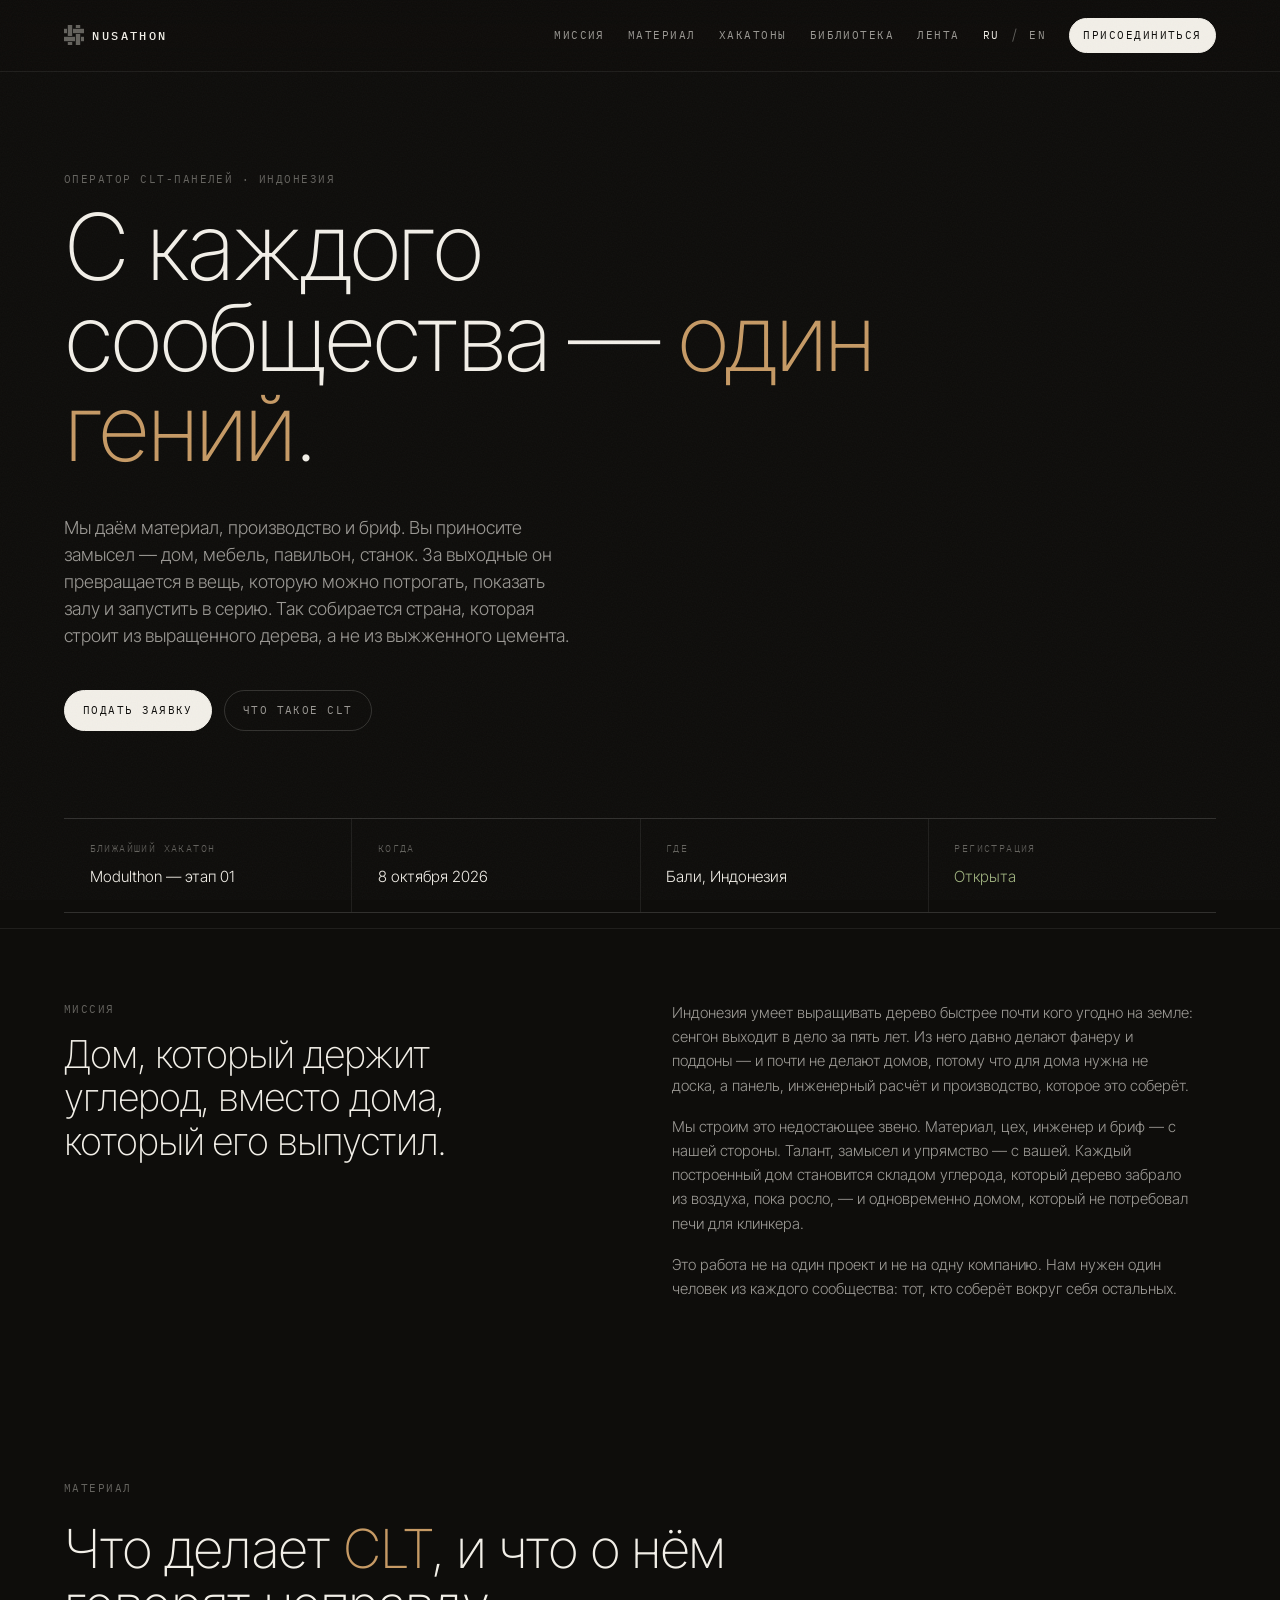
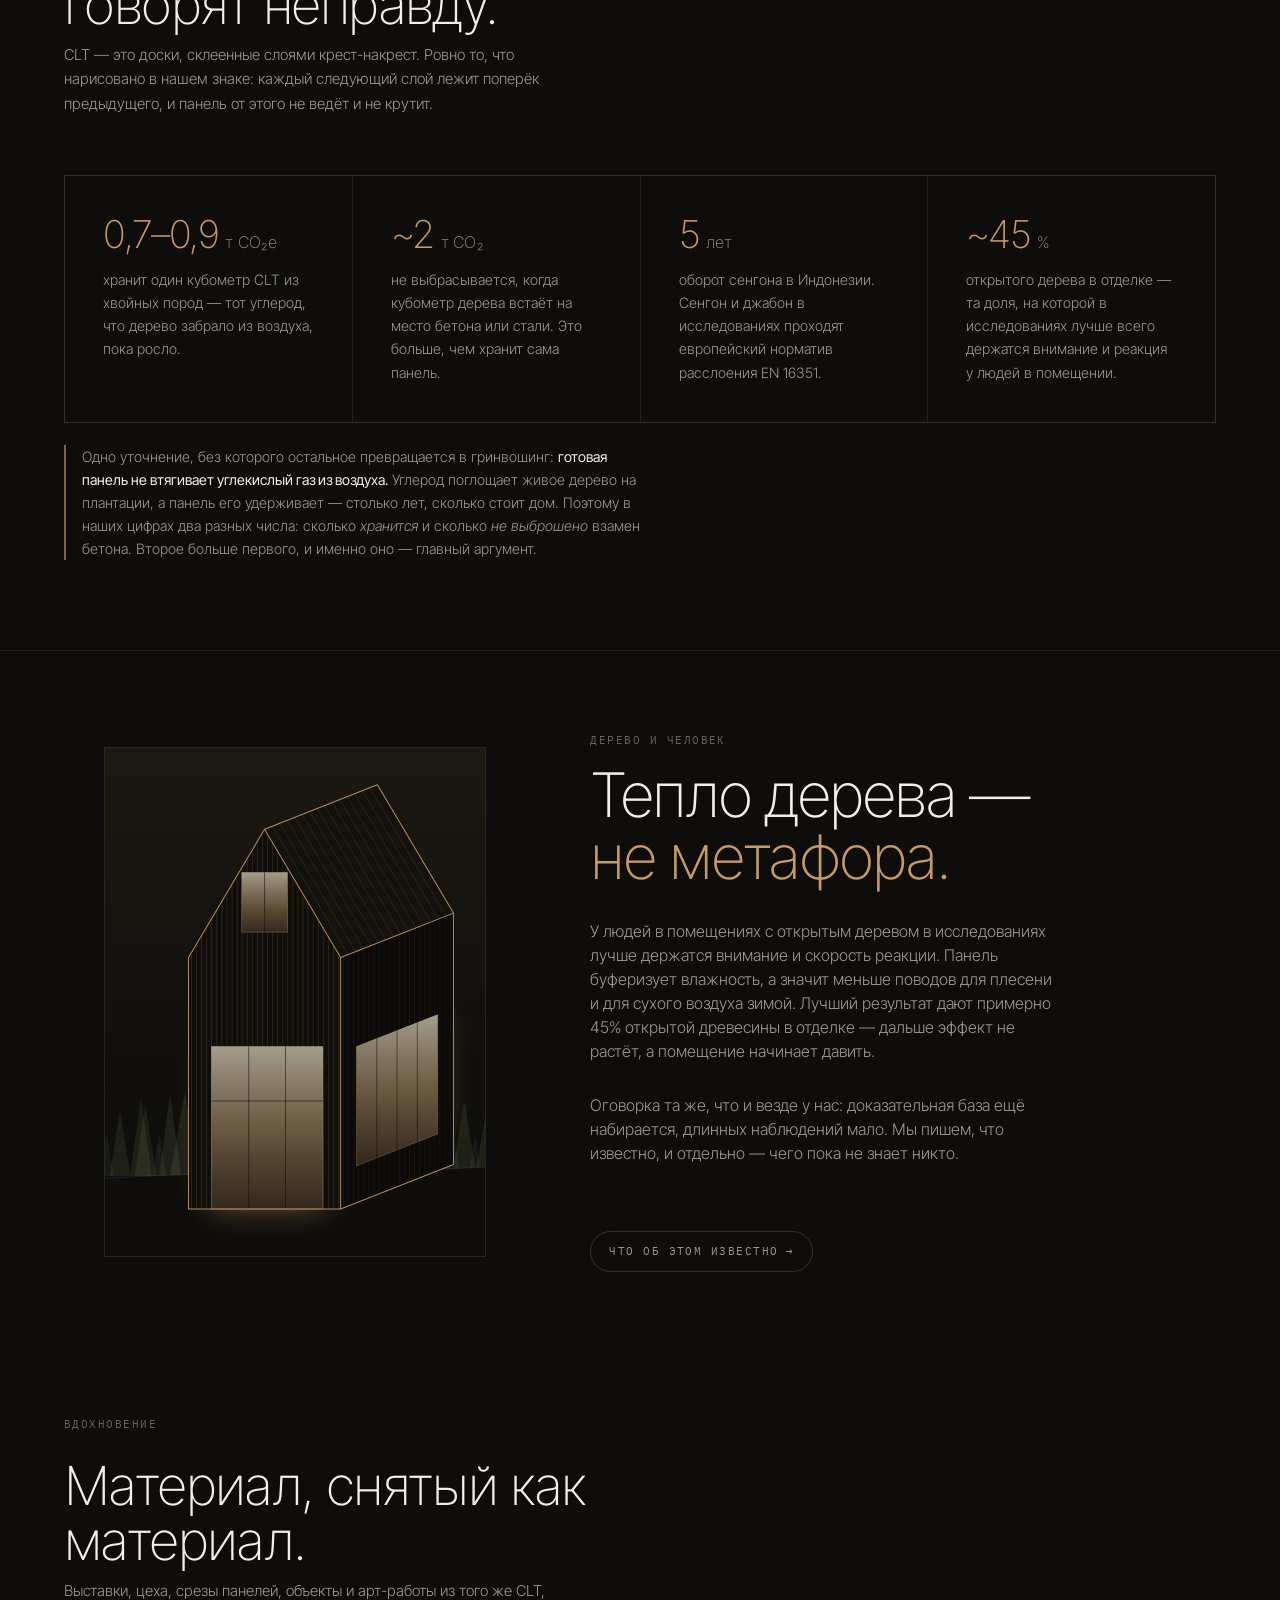
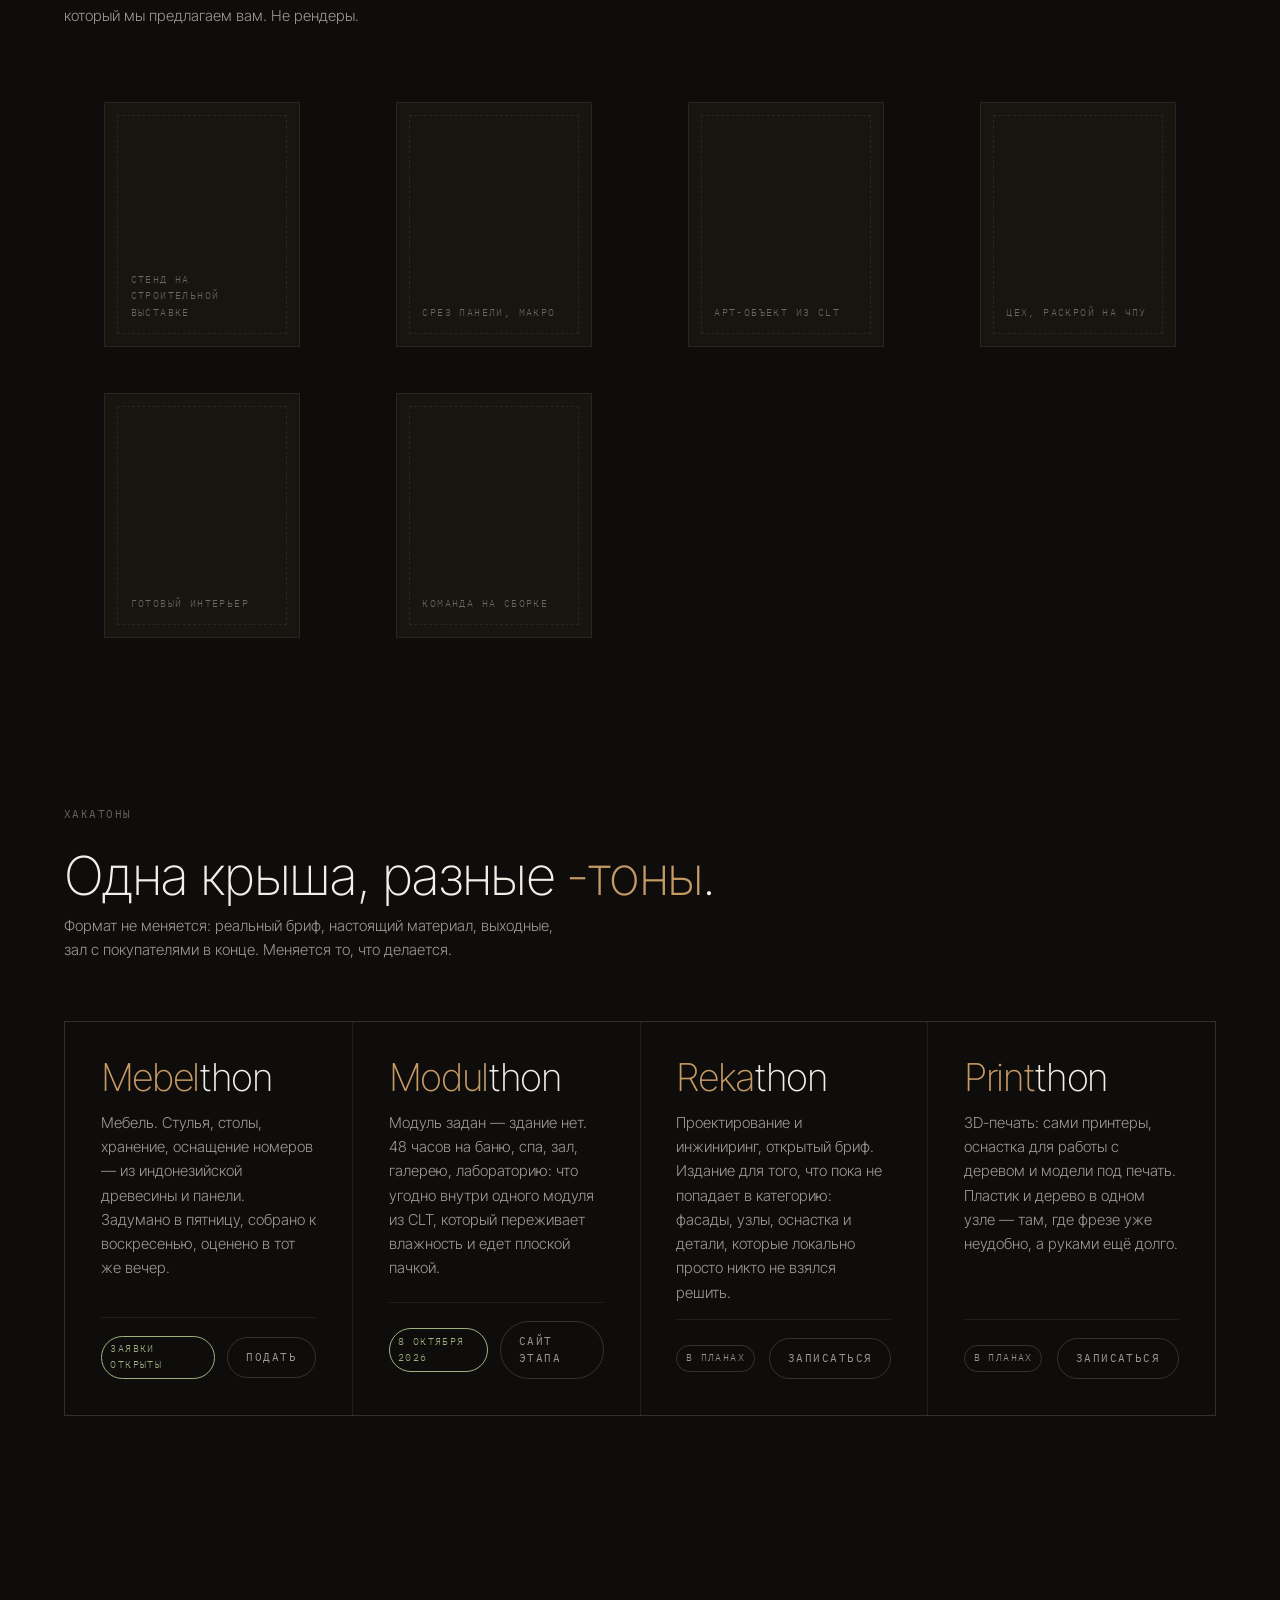
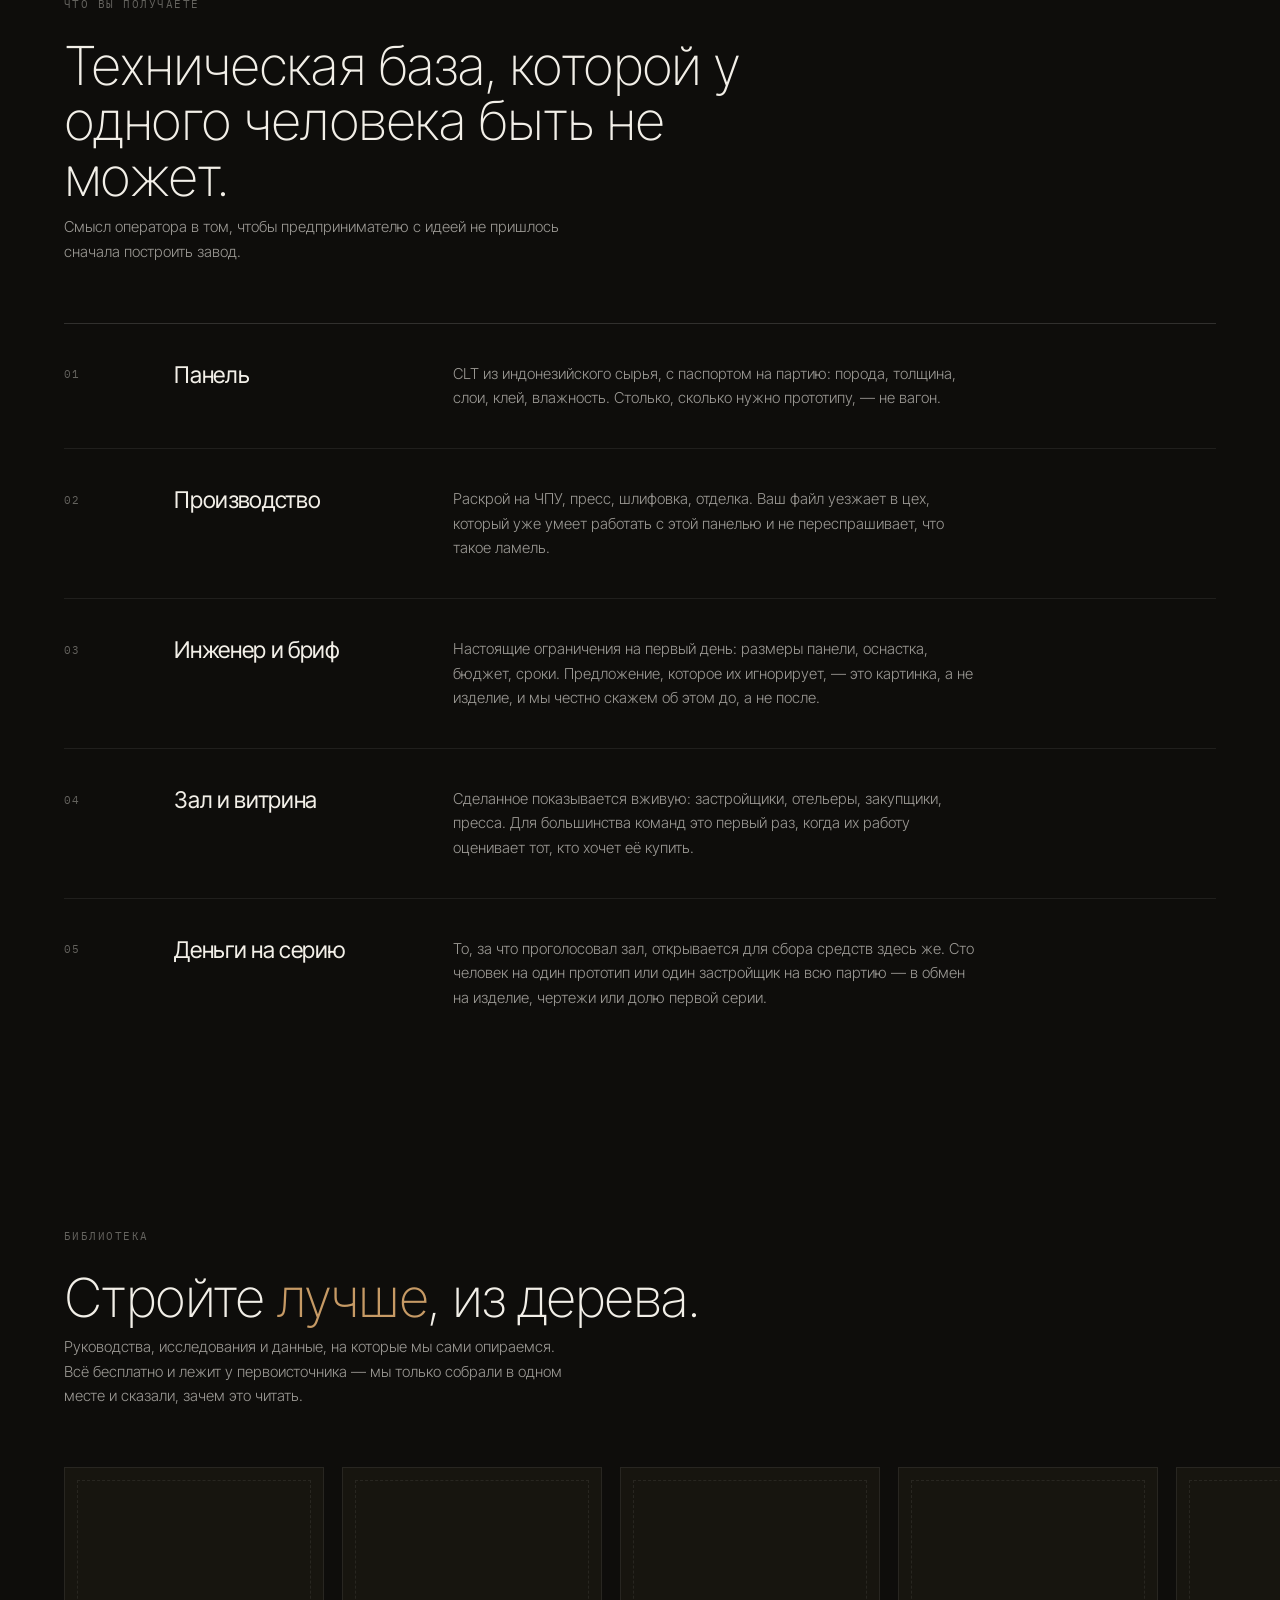
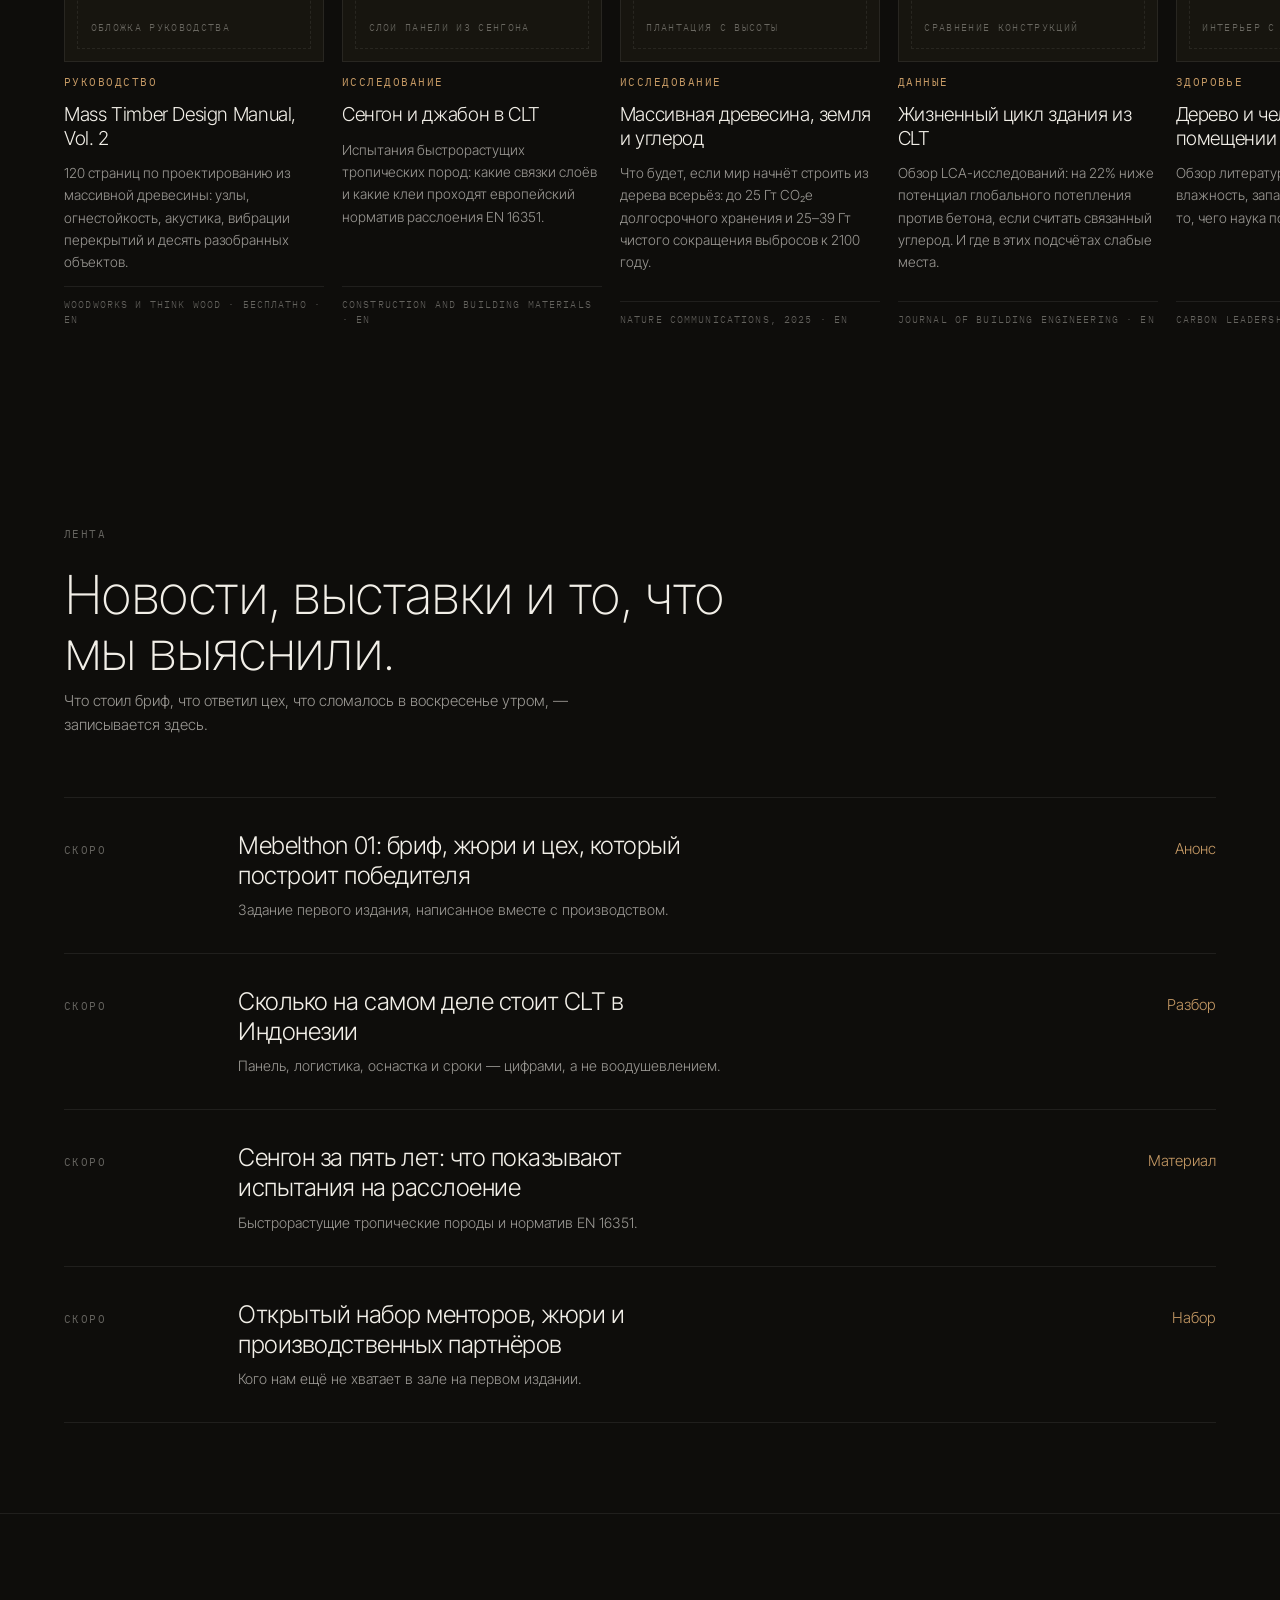
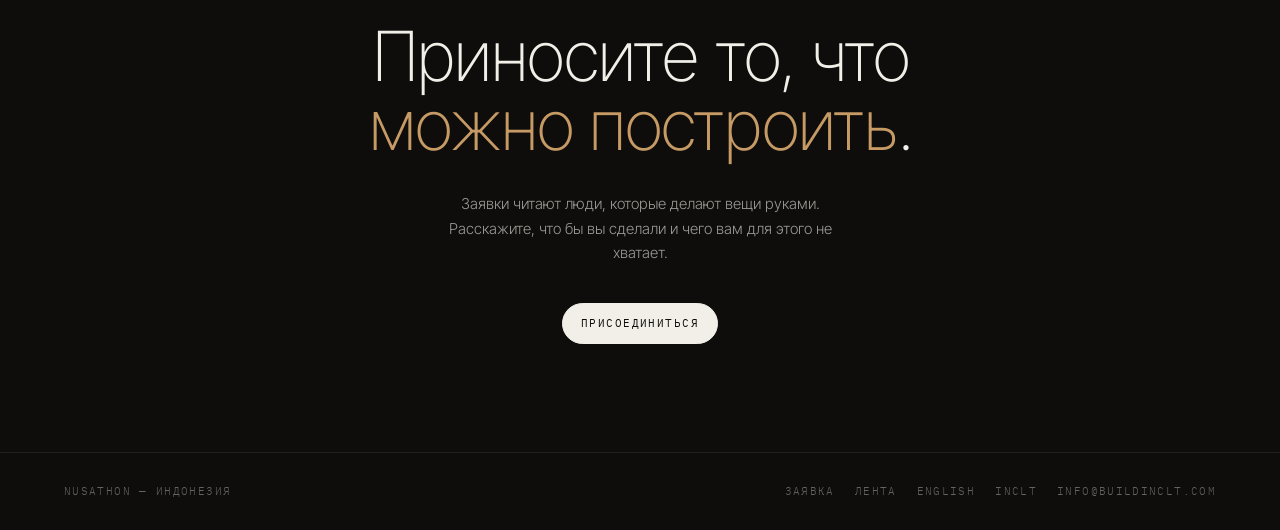
==== index.html @ 8274d589 "Draw the house rather than borrow one The spread was built around a photograph we do not have and ca" ====
<!doctype html>
<html lang="ru">
<head>
<meta charset="utf-8">
<meta name="viewport" content="width=device-width, initial-scale=1">
<title>NUSATHON — оператор CLT-панелей и хакатоны для тех, кто строит из дерева</title>
<meta name="description" content="Портал о CLT в Индонезии: материал, производство и брифы для дизайнеров, проектных бюро, мебельщиков и предпринимателей. Хакатоны Mebelthon, Modulthon, Rekathon и Printthon — от замысла до готового изделия за выходные.">
<link rel="canonical" href="https://nusathon.com/">
<link rel="alternate" hreflang="ru" href="https://nusathon.com/">
<link rel="alternate" hreflang="en" href="https://nusathon.com/en/">
<link rel="alternate" hreflang="x-default" href="https://nusathon.com/">
<meta property="og:type" content="website">
<meta property="og:locale" content="ru_RU">
<meta property="og:title" content="NUSATHON — оператор CLT-панелей и хакатоны для тех, кто строит из дерева">
<meta property="og:description" content="С каждого сообщества — один гений. Материал, производство и брифы для тех, кто хочет строить из индонезийского дерева.">
<meta property="og:url" content="https://nusathon.com/">
<meta name="twitter:card" content="summary_large_image">
<link rel="icon" href="data:image/svg+xml,%3Csvg xmlns='http://www.w3.org/2000/svg' viewBox='0 0 100 100'%3E%3Crect width='100' height='100' fill='%230e0d0b'/%3E%3Cg fill='%23c69a65'%3E%3Crect x='0' y='19' width='15' height='22'/%3E%3Crect x='45' y='19' width='55' height='22'/%3E%3Crect x='0' y='59' width='55' height='22'/%3E%3Crect x='85' y='59' width='15' height='22'/%3E%3Crect x='19' y='0' width='22' height='55'/%3E%3Crect x='19' y='85' width='22' height='15'/%3E%3Crect x='59' y='0' width='22' height='15'/%3E%3Crect x='59' y='45' width='22' height='55'/%3E%3C/g%3E%3C/svg%3E">
<link rel="preconnect" href="https://fonts.googleapis.com">
<link rel="preconnect" href="https://fonts.gstatic.com" crossorigin>
<link rel="stylesheet" href="https://fonts.googleapis.com/css2?family=IBM+Plex+Mono:wght@400;500&family=Inter+Tight:wght@200;300;400&display=swap">
<link rel="stylesheet" href="./assets/style.css">
<script type="application/ld+json">
{
  "@context": "https://schema.org",
  "@type": "Organization",
  "@id": "https://nusathon.com/#organization",
  "name": "NUSATHON",
  "url": "https://nusathon.com/",
  "logo": "https://nusathon.com/assets/logo.svg",
  "description": "Оператор CLT-панелей и организатор хакатонов по дереву, мебели, модульному жилью и 3D-печати в Индонезии.",
  "parentOrganization": {
    "@type": "Organization",
    "@id": "https://buildinclt.com/#organization",
    "name": "INCLT",
    "url": "https://buildinclt.com/"
  },
  "areaServed": { "@type": "Country", "name": "Indonesia" }
}
</script>
</head>
<body>

<header class="head wrap">
  <a class="mark" href="./"><span class="mark__glyph" aria-hidden="true"></span><b>NUSATHON</b></a>
  <nav class="nav">
    <a href="#missiya">Миссия</a>
    <a href="#material">Материал</a>
    <a href="#hakatony">Хакатоны</a>
    <a href="#biblioteka">Библиотека</a>
    <a href="#lenta">Лента</a>
    <span class="langs"><a href="./" aria-current="page">RU</a>&nbsp;/&nbsp;<a href="./en/">EN</a></span>
    <a class="btn btn--solid" href="./apply.html">Присоединиться</a>
  </nav>
</header>

<main>

  <section class="hero wrap limit">
    <span class="eyebrow">Оператор CLT-панелей · Индонезия</span>
    <h1 class="hero__title">С каждого сообщества — <em>один гений</em>.</h1>
    <p class="hero__lede">
      Мы даём материал, производство и бриф. Вы приносите замысел — дом,
      мебель, павильон, станок. За выходные он превращается в вещь, которую
      можно потрогать, показать залу и запустить в серию. Так собирается
      страна, которая строит из выращенного дерева, а не из выжженного цемента.
    </p>
    <div class="hero__acts">
      <a class="btn btn--solid" href="./apply.html">Подать заявку</a>
      <a class="btn btn--ghost" href="#material">Что такое CLT</a>
    </div>
  </section>

  <!-- Четыре значения, которые проверяет вернувшийся посетитель. Дата дороже
       всего остального на странице: устаревшая обесценивает и остальные три. -->
  <div class="wrap"><dl class="strip limit">
    <div><dt>Ближайший хакатон</dt><dd>Modulthon — этап 01</dd></div>
    <div><dt>Когда</dt><dd>8 октября 2026</dd></div>
    <div><dt>Где</dt><dd>Бали, Индонезия</dd></div>
    <div><dt>Регистрация</dt><dd class="live">Открыта</dd></div>
  </dl></div>

  <section class="chain wrap limit" id="missiya">
    <div>
      <span class="eyebrow">Миссия</span>
      <p class="chain__q">Дом, который держит углерод, вместо дома, который его выпустил.</p>
    </div>
    <div>
      <p>
        Индонезия умеет выращивать дерево быстрее почти кого угодно на земле:
        сенгон выходит в дело за пять лет. Из него давно делают фанеру и
        поддоны — и почти не делают домов, потому что для дома нужна не доска,
        а панель, инженерный расчёт и производство, которое это соберёт.
      </p>
      <p>
        Мы строим это недостающее звено. Материал, цех, инженер и бриф — с
        нашей стороны. Талант, замысел и упрямство — с вашей. Каждый
        построенный дом становится складом углерода, который дерево забрало из
        воздуха, пока росло, — и одновременно домом, который не потребовал
        печи для клинкера.
      </p>
      <p>
        Это работа не на один проект и не на одну компанию. Нам нужен один
        человек из каждого сообщества: тот, кто соберёт вокруг себя остальных.
      </p>
    </div>
  </section>

  <section class="sec wrap limit" id="material">
    <div class="sec__head">
      <span class="eyebrow">Материал</span>
      <h2 class="sec__title">Что делает <em>CLT</em>, и что о нём говорят неправду.</h2>
      <p class="sec__note">
        CLT — это доски, склеенные слоями крест-накрест. Ровно то, что нарисовано
        в нашем знаке: каждый следующий слой лежит поперёк предыдущего, и панель
        от этого не ведёт и не крутит.
      </p>
    </div>

    <div class="figs">
      <div class="fig">
        <p class="fig__n">0,7–0,9<small>т CO₂e</small></p>
        <p class="fig__t">хранит один кубометр CLT из хвойных пород — тот углерод, что дерево забрало из воздуха, пока росло.</p>
      </div>
      <div class="fig">
        <p class="fig__n">~2<small>т CO₂</small></p>
        <p class="fig__t">не выбрасывается, когда кубометр дерева встаёт на место бетона или стали. Это больше, чем хранит сама панель.</p>
      </div>
      <div class="fig">
        <p class="fig__n">5<small>лет</small></p>
        <p class="fig__t">оборот сенгона в Индонезии. Сенгон и джабон в исследованиях проходят европейский норматив расслоения EN 16351.</p>
      </div>
      <div class="fig">
        <p class="fig__n">~45<small>%</small></p>
        <p class="fig__t">открытого дерева в отделке — та доля, на которой в исследованиях лучше всего держатся внимание и реакция у людей в помещении.</p>
      </div>
    </div>

    <p class="caveat">
      Одно уточнение, без которого остальное превращается в гринвошинг:
      <b>готовая панель не втягивает углекислый газ из воздуха.</b> Углерод
      поглощает живое дерево на плантации, а панель его удерживает — столько
      лет, сколько стоит дом. Поэтому в наших цифрах два разных числа:
      сколько <i>хранится</i> и сколько <i>не выброшено</i> взамен бетона.
      Второе больше первого, и именно оно — главный аргумент.
    </p>
  </section>

  <section class="split wrap limit" id="chelovek">
    <figure class="split__shot">
      <img src="./assets/house.svg" width="600" height="800"
           alt="Дом из перекрёстно-клееной древесины: щипцовый объём с вертикальной обшивкой, свет в окнах первого этажа">
    </figure>

    <div class="split__body">
      <div>
        <span class="eyebrow">Дерево и человек</span>
        <h2 class="split__title">Тепло дерева —<em>не метафора.</em></h2>
        <p class="split__lede">
          У людей в помещениях с открытым деревом в исследованиях лучше
          держатся внимание и скорость реакции. Панель буферизует влажность,
          а значит меньше поводов для плесени и для сухого воздуха зимой.
          Лучший результат дают примерно 45% открытой древесины в отделке —
          дальше эффект не растёт, а помещение начинает давить.
        </p>
        <p class="split__lede">
          Оговорка та же, что и везде у нас: доказательная база ещё
          набирается, длинных наблюдений мало. Мы пишем, что известно, и
          отдельно — чего пока не знает никто.
        </p>
      </div>

      <div class="split__act">
        <a class="btn btn--ghost" href="#biblioteka">
          Что об этом известно
          <span class="btn__arrow" aria-hidden="true">→</span>
        </a>
      </div>
    </div>
  </section>

  <section class="sec sec--tight wrap limit" id="galereya">
    <div class="sec__head">
      <span class="eyebrow">Вдохновение</span>
      <h2 class="sec__title">Материал, снятый как материал.</h2>
      <p class="sec__note">
        Выставки, цеха, срезы панелей, объекты и арт-работы из того же CLT,
        который мы предлагаем вам. Не рендеры.
      </p>
    </div>

    <!-- Слоты под фотографии. Пока файла нет, рамка честно называет нужный
         кадр: это лучше серого прямоугольника и несравнимо лучше стока.
         Заменяется на <img src="./photo/....jpg" alt="..."> и всё. -->
    <div class="shots">
      <figure class="shot">
        <div class="shot__slot"><span class="shot__cap">Стенд на строительной выставке</span></div>
      </figure>
      <figure class="shot">
        <div class="shot__slot"><span class="shot__cap">Срез панели, макро</span></div>
      </figure>
      <figure class="shot">
        <div class="shot__slot"><span class="shot__cap">Арт-объект из CLT</span></div>
      </figure>
      <figure class="shot">
        <div class="shot__slot"><span class="shot__cap">Цех, раскрой на ЧПУ</span></div>
      </figure>
      <figure class="shot">
        <div class="shot__slot"><span class="shot__cap">Готовый интерьер</span></div>
      </figure>
      <figure class="shot">
        <div class="shot__slot"><span class="shot__cap">Команда на сборке</span></div>
      </figure>
      </figure>
    </div>
  </section>

  <section class="sec wrap limit" id="hakatony">
    <div class="sec__head">
      <span class="eyebrow">Хакатоны</span>
      <h2 class="sec__title">Одна крыша, разные <em>-тоны</em>.</h2>
      <p class="sec__note">
        Формат не меняется: реальный бриф, настоящий материал, выходные, зал
        с покупателями в конце. Меняется то, что делается.
      </p>
    </div>

    <div class="eds">
      <article class="ed">
        <h3 class="ed__name"><em>Mebel</em>thon</h3>
        <p class="ed__body">
          Мебель. Стулья, столы, хранение, оснащение номеров — из индонезийской
          древесины и панели. Задумано в пятницу, собрано к воскресенью,
          оценено в тот же вечер.
        </p>
        <div class="ed__foot">
          <span class="state state--open">Заявки открыты</span>
          <a class="btn btn--ghost" href="./apply.html">Подать</a>
        </div>
      </article>

      <article class="ed">
        <h3 class="ed__name"><em>Modul</em>thon</h3>
        <p class="ed__body">
          Модуль задан — здание нет. 48 часов на баню, спа, зал, галерею,
          лабораторию: что угодно внутри одного модуля из CLT, который
          переживает влажность и едет плоской пачкой.
        </p>
        <div class="ed__foot">
          <span class="state state--open">8 октября 2026</span>
          <a class="btn btn--ghost" href="https://modulthon.com" rel="noopener">Сайт этапа</a>
        </div>
      </article>

      <article class="ed">
        <h3 class="ed__name"><em>Reka</em>thon</h3>
        <p class="ed__body">
          Проектирование и инжиниринг, открытый бриф. Издание для того, что
          пока не попадает в категорию: фасады, узлы, оснастка и детали,
          которые локально просто никто не взялся решить.
        </p>
        <div class="ed__foot">
          <span class="state">В планах</span>
          <a class="btn btn--ghost" href="./apply.html">Записаться</a>
        </div>
      </article>

      <article class="ed">
        <h3 class="ed__name"><em>Print</em>thon</h3>
        <p class="ed__body">
          3D-печать: сами принтеры, оснастка для работы с деревом и модели под
          печать. Пластик и дерево в одном узле — там, где фрезе уже неудобно,
          а руками ещё долго.
        </p>
        <div class="ed__foot">
          <span class="state">В планах</span>
          <a class="btn btn--ghost" href="./apply.html">Записаться</a>
        </div>
      </article>
    </div>
  </section>

  <section class="sec wrap limit" id="baza">
    <div class="sec__head">
      <span class="eyebrow">Что вы получаете</span>
      <h2 class="sec__title">Техническая база, которой у одного человека быть не может.</h2>
      <p class="sec__note">
        Смысл оператора в том, чтобы предпринимателю с идеей не пришлось
        сначала построить завод.
      </p>
    </div>

    <div class="rules">
      <article class="rule">
        <span class="rule__n">01</span>
        <h3 class="rule__name">Панель</h3>
        <p class="rule__body">
          CLT из индонезийского сырья, с паспортом на партию: порода, толщина,
          слои, клей, влажность. Столько, сколько нужно прототипу, — не вагон.
        </p>
      </article>
      <article class="rule">
        <span class="rule__n">02</span>
        <h3 class="rule__name">Производство</h3>
        <p class="rule__body">
          Раскрой на ЧПУ, пресс, шлифовка, отделка. Ваш файл уезжает в цех,
          который уже умеет работать с этой панелью и не переспрашивает, что
          такое ламель.
        </p>
      </article>
      <article class="rule">
        <span class="rule__n">03</span>
        <h3 class="rule__name">Инженер и бриф</h3>
        <p class="rule__body">
          Настоящие ограничения на первый день: размеры панели, оснастка,
          бюджет, сроки. Предложение, которое их игнорирует, — это картинка,
          а не изделие, и мы честно скажем об этом до, а не после.
        </p>
      </article>
      <article class="rule">
        <span class="rule__n">04</span>
        <h3 class="rule__name">Зал и витрина</h3>
        <p class="rule__body">
          Сделанное показывается вживую: застройщики, отельеры, закупщики,
          пресса. Для большинства команд это первый раз, когда их работу
          оценивает тот, кто хочет её купить.
        </p>
      </article>
      <article class="rule">
        <span class="rule__n">05</span>
        <h3 class="rule__name">Деньги на серию</h3>
        <p class="rule__body">
          То, за что проголосовал зал, открывается для сбора средств здесь же.
          Сто человек на один прототип или один застройщик на всю партию —
          в обмен на изделие, чертежи или долю первой серии.
        </p>
      </article>
    </div>
  </section>

  <section class="sec wrap limit" id="biblioteka">
    <div class="sec__head">
      <span class="eyebrow">Библиотека</span>
      <h2 class="sec__title">Стройте <em>лучше</em>, из дерева.</h2>
      <p class="sec__note">
        Руководства, исследования и данные, на которые мы сами опираемся.
        Всё бесплатно и лежит у первоисточника — мы только собрали в одном
        месте и сказали, зачем это читать.
      </p>
    </div>

    <div class="lib">
      <a class="card" href="https://www.thinkwood.com/mass-timber-design-manual" target="_blank" rel="noopener">
        <span class="card__shot"><span class="shot__slot"><span class="shot__cap">Обложка руководства</span></span></span>
        <span class="card__kind mono">Руководство</span>
        <h3 class="card__title">Mass Timber Design Manual, Vol. 2</h3>
        <p class="card__sum">120 страниц по проектированию из массивной древесины: узлы, огнестойкость, акустика, вибрации перекрытий и десять разобранных объектов.</p>
        <p class="card__src">WoodWorks и Think Wood · бесплатно · EN</p>
      </a>

      <a class="card" href="https://www.sciencedirect.com/science/article/abs/pii/S0950061820316779" target="_blank" rel="noopener">
        <span class="card__shot"><span class="shot__slot"><span class="shot__cap">Слои панели из сенгона</span></span></span>
        <span class="card__kind mono">Исследование</span>
        <h3 class="card__title">Сенгон и джабон в CLT</h3>
        <p class="card__sum">Испытания быстрорастущих тропических пород: какие связки слоёв и какие клеи проходят европейский норматив расслоения EN 16351.</p>
        <p class="card__src">Construction and Building Materials · EN</p>
      </a>

      <a class="card" href="https://www.nature.com/articles/s41467-025-60245-y" target="_blank" rel="noopener">
        <span class="card__shot"><span class="shot__slot"><span class="shot__cap">Плантация с высоты</span></span></span>
        <span class="card__kind mono">Исследование</span>
        <h3 class="card__title">Массивная древесина, земля и углерод</h3>
        <p class="card__sum">Что будет, если мир начнёт строить из дерева всерьёз: до 25 Гт CO₂e долгосрочного хранения и 25–39 Гт чистого сокращения выбросов к 2100 году.</p>
        <p class="card__src">Nature Communications, 2025 · EN</p>
      </a>

      <a class="card" href="https://www.sciencedirect.com/science/article/pii/S2352710222004958" target="_blank" rel="noopener">
        <span class="card__shot"><span class="shot__slot"><span class="shot__cap">Сравнение конструкций</span></span></span>
        <span class="card__kind mono">Данные</span>
        <h3 class="card__title">Жизненный цикл здания из CLT</h3>
        <p class="card__sum">Обзор LCA-исследований: на 22% ниже потенциал глобального потепления против бетона, если считать связанный углерод. И где в этих подсчётах слабые места.</p>
        <p class="card__src">Journal of Building Engineering · EN</p>
      </a>

      <a class="card" href="https://carbonleadershipforum.org/a-literature-review-on-the-health-impacts-of-wood-and-mass-timber-buildings/" target="_blank" rel="noopener">
        <span class="card__shot"><span class="shot__slot"><span class="shot__cap">Интерьер с открытым деревом</span></span></span>
        <span class="card__kind mono">Здоровье</span>
        <h3 class="card__title">Дерево и человек в помещении</h3>
        <p class="card__sum">Обзор литературы: внимание, реакция, влажность, запах. И честный раздел про то, чего наука пока не знает.</p>
        <p class="card__src">Carbon Leadership Forum, 2025 · EN</p>
      </a>

      <a class="card" href="./apply.html">
        <span class="card__shot"><span class="shot__slot"><span class="shot__cap">Наш цех</span></span></span>
        <span class="card__kind mono">Готовится</span>
        <h3 class="card__title">Сколько стоит CLT в Индонезии</h3>
        <p class="card__sum">Наш собственный разбор: панель, логистика, оснастка, сроки. Пишем сейчас — подпишитесь, и пришлём, когда выйдет.</p>
        <p class="card__src">NUSATHON · RU и EN</p>
      </a>
    </div>
  </section>

  <section class="sec wrap limit" id="lenta">
    <div class="sec__head">
      <span class="eyebrow">Лента</span>
      <h2 class="sec__title">Новости, выставки и то, что мы выяснили.</h2>
      <p class="sec__note">
        Что стоил бриф, что ответил цех, что сломалось в воскресенье утром, —
        записывается здесь.
      </p>
    </div>

    <!-- ЗАГЛУШКИ. Показывают форму ленты и ни о чём не сообщают. Заменить
         настоящими записями до анонса портала. -->
    <div class="posts">
      <a class="post" href="#">
        <span class="post__date mono">Скоро</span>
        <span>
          <h3 class="post__title">Mebelthon 01: бриф, жюри и цех, который построит победителя</h3>
          <p class="post__sum">Задание первого издания, написанное вместе с производством.</p>
        </span>
        <span class="post__tag">Анонс</span>
      </a>
      <a class="post" href="#">
        <span class="post__date mono">Скоро</span>
        <span>
          <h3 class="post__title">Сколько на самом деле стоит CLT в Индонезии</h3>
          <p class="post__sum">Панель, логистика, оснастка и сроки — цифрами, а не воодушевлением.</p>
        </span>
        <span class="post__tag">Разбор</span>
      </a>
      <a class="post" href="#">
        <span class="post__date mono">Скоро</span>
        <span>
          <h3 class="post__title">Сенгон за пять лет: что показывают испытания на расслоение</h3>
          <p class="post__sum">Быстрорастущие тропические породы и норматив EN 16351.</p>
        </span>
        <span class="post__tag">Материал</span>
      </a>
      <a class="post" href="#">
        <span class="post__date mono">Скоро</span>
        <span>
          <h3 class="post__title">Открытый набор менторов, жюри и производственных партнёров</h3>
          <p class="post__sum">Кого нам ещё не хватает в зале на первом издании.</p>
        </span>
        <span class="post__tag">Набор</span>
      </a>
    </div>
  </section>

  <section class="call wrap limit">
    <h2>Приносите то, что <em>можно построить</em>.</h2>
    <p>
      Заявки читают люди, которые делают вещи руками. Расскажите, что бы вы
      сделали и чего вам для этого не хватает.
    </p>
    <a class="btn btn--solid" href="./apply.html">Присоединиться</a>
  </section>

</main>

<footer class="foot wrap limit">
  <span>NUSATHON — Индонезия</span>
  <nav>
    <a href="./apply.html">Заявка</a>
    <a href="#lenta">Лента</a>
    <a href="./en/">English</a>
    <a href="https://buildinclt.com" rel="noopener">INCLT</a>
    <a href="mailto:info@buildinclt.com">info@buildinclt.com</a>
  </nav>
</footer>

<script src="./assets/app.js" defer></script>
</body>
</html>
---- assets/style.css ----
/* =============================================================================
   NUSATHON — портал оператора CLT-панелей.

   Тёмная схема не ради моды: страница держится на фотографии материала и
   построек, а снимок на чёрном поле читается как в галерее — глазу не с чем
   его сравнивать, кроме него самого. Отсюда же скупость всего остального:
   одна древесная краска, волосяные линейки, никаких заливок и теней.

   Токены семантические: --ground это то, на чём лежит страница, --fg то, чем
   по нему написано. Инвертировать тему целиком — правка восьми значений
   здесь, а не поиск цветов по файлу.

   Сборки нет. Один файл обслуживает и русский портал, и английские страницы
   в /en/, поэтому компоненты именованы по роли, а не по странице.
   ========================================================================== */

:root {
  --ground:   #0e0d0b;   /* тёплый чёрный, не синий: рядом с деревом */
  --ground-2: #17150f;   /* подложка карточек и полос */
  --ground-3: #201d16;   /* наведение */
  --fg:       #f2efe8;
  --wood:     #c69a65;   /* та же краска, что у INCLT */
  --wood-2:   #8e613d;
  --leaf:     #9fb27f;

  --muted:    rgba(242, 239, 232, 0.62);
  --muted-2:  rgba(242, 239, 232, 0.38);
  --line:     rgba(242, 239, 232, 0.16);
  --line-2:   rgba(242, 239, 232, 0.08);

  --mono: "IBM Plex Mono", ui-monospace, SFMono-Regular, monospace;
  --sans: "Inter Tight", -apple-system, BlinkMacSystemFont, system-ui, sans-serif;

  --gut: clamp(20px, 5vw, 88px);
  --ease: cubic-bezier(0.22, 1, 0.36, 1);
}

*, *::before, *::after { box-sizing: border-box; }
[hidden] { display: none !important; }

html { scroll-behavior: smooth; }
@media (prefers-reduced-motion: reduce) { html { scroll-behavior: auto; } }

body {
  margin: 0;
  background: var(--ground);
  color: var(--fg);
  font-family: var(--sans);
  font-weight: 300;
  font-size: clamp(15px, 1.05vw, 17px);
  line-height: 1.62;
  -webkit-font-smoothing: antialiased;
  text-rendering: optimizeLegibility;
}

/* Зерно. На чёрном оно не текстура, а то, что мешает полю выглядеть
   напечатанным — ровно настолько, чтобы это не читалось как приём. */
body::after {
  content: "";
  position: fixed;
  inset: 0;
  z-index: 100;
  pointer-events: none;
  opacity: 0.035;
  background-image: url("data:image/svg+xml,%3Csvg xmlns='http://www.w3.org/2000/svg' width='160' height='160'%3E%3Cfilter id='n'%3E%3CfeTurbulence type='fractalNoise' baseFrequency='.8 .8' numOctaves='2' seed='11'/%3E%3C/filter%3E%3Crect width='100%25' height='100%25' filter='url(%23n)'/%3E%3C/svg%3E");
}

img { max-width: 100%; display: block; }
a { color: inherit; }
button, input, textarea, select { font: inherit; color: inherit; }
::selection { background: var(--wood); color: var(--ground); }
:focus-visible { outline: 2px solid var(--wood); outline-offset: 4px; }

/* ── общие атомы ────────────────────────────────────────────────────────── */

.mono, .eyebrow, .btn, .nav a, .kicker, .meta, .label, .rule__n, .langs a {
  font-family: var(--mono);
  font-size: 10.5px;
  font-weight: 400;
  letter-spacing: 0.14em;
  text-transform: uppercase;
}

.eyebrow { color: var(--muted-2); display: block; margin: 0 0 1.4em; }

.wrap { padding-inline: var(--gut); }
.limit { max-width: 1320px; margin-inline: auto; }

.btn {
  display: inline-flex;
  align-items: center;
  gap: 0.7em;
  padding: 1.05em 1.7em;
  border: 1px solid var(--fg);
  border-radius: 999px;
  background: none;
  color: var(--fg);
  text-decoration: none;
  cursor: pointer;
  transition: background 0.4s var(--ease), color 0.4s var(--ease),
              border-color 0.4s var(--ease), transform 0.4s var(--ease);
}
.btn:hover { transform: translateY(-2px); }
.btn--solid { background: var(--fg); color: var(--ground); }
.btn--solid:hover { background: var(--wood); border-color: var(--wood); color: var(--ground); }
.btn--ghost { border-color: var(--line); color: var(--muted); }
.btn--ghost:hover { border-color: var(--fg); color: var(--fg); }

/* ── шапка ──────────────────────────────────────────────────────────────── */

.head {
  position: sticky;
  top: 0;
  z-index: 50;
  display: flex;
  align-items: center;
  justify-content: space-between;
  gap: 24px;
  padding-block: 18px;
  background: color-mix(in srgb, var(--ground) 86%, transparent);
  backdrop-filter: blur(14px);
  border-bottom: 1px solid var(--line-2);
}

.mark {
  display: inline-flex;
  align-items: center;
  gap: 0.7em;
  text-decoration: none;
  font-family: var(--mono);
  font-size: 12px;
  letter-spacing: 0.2em;
  text-transform: uppercase;
}
/* Знак берёт цвет из текста через маску: сам файл раскрашивать не нужно, и
   один и тот же logo.svg работает на любом фоне. */
.mark__glyph {
  width: 20px;
  height: 20px;
  flex: none;
  background: currentColor;
  -webkit-mask: url("./logo.svg") center / contain no-repeat;
          mask: url("./logo.svg") center / contain no-repeat;
}
.mark b { font-weight: 500; }
.mark span { color: var(--muted-2); letter-spacing: 0.14em; }

.nav { display: flex; align-items: center; gap: clamp(12px, 1.8vw, 28px); }
.nav a { color: var(--muted); text-decoration: none; transition: color 0.3s var(--ease); }
.nav a:hover { color: var(--fg); }
.nav a.btn { padding: 0.75em 1.25em; }
.nav a.btn--solid { color: var(--ground); }
.nav a.btn--solid:hover { color: var(--ground); }
.nav a.btn--ghost:hover { color: var(--fg); }
@media (max-width: 860px) { .nav > a:not(.btn) { display: none; } }

.langs { display: inline-flex; align-items: center; gap: 0.55em; color: var(--muted-2); }
.langs a { text-decoration: none; }
.langs a[aria-current] { color: var(--fg); }

/* ── герой ──────────────────────────────────────────────────────────────── */

.hero { padding-block: clamp(56px, 11vh, 130px) clamp(44px, 8vh, 100px); }

.hero__title {
  margin: 0;
  font-weight: 200;
  font-size: clamp(38px, 7.2vw, 112px);
  line-height: 0.98;
  letter-spacing: -0.04em;
  max-width: 17ch;
}
.hero__title em { font-style: normal; color: var(--wood); }

/* Половина слова, которая меняется: -THON стоит, к нему приставляется всё
   остальное. */
.hero__cycle {
  display: inline-block;
  color: var(--wood);
  transition: opacity 0.4s var(--ease), transform 0.4s var(--ease);
}
.hero__cycle[data-out] { opacity: 0; transform: translateY(-0.12em); }

.hero__lede {
  max-width: 52ch;
  margin: clamp(26px, 3.6vw, 42px) 0 0;
  font-size: clamp(16px, 1.4vw, 21px);
  line-height: 1.5;
  color: var(--muted);
}
.hero__acts { display: flex; flex-wrap: wrap; gap: 12px; margin-top: clamp(26px, 3.2vw, 40px); }

/* ── полоса фактов и анонса ─────────────────────────────────────────────── */

.strip {
  display: grid;
  grid-template-columns: repeat(auto-fit, minmax(170px, 1fr));
  gap: 1px;
  background: var(--line-2);
  border-block: 1px solid var(--line-2);
}
.strip > div { background: var(--ground); padding: 22px clamp(16px, 2vw, 28px); }
.strip dt { margin: 0 0 8px; font-family: var(--mono); font-size: 10px;
            letter-spacing: 0.14em; text-transform: uppercase; color: var(--muted-2); }
.strip dd { margin: 0; font-size: clamp(15px, 1.2vw, 18px); }
.strip .live { color: var(--leaf); }

/* ── секции ─────────────────────────────────────────────────────────────── */

.sec { padding-block: clamp(60px, 10vh, 140px); }
.sec--tight { padding-block: clamp(44px, 7vh, 90px); }
.sec__head { display: grid; gap: 10px; margin-bottom: clamp(32px, 4.6vw, 60px); }
.sec__title {
  margin: 0;
  font-weight: 200;
  font-size: clamp(28px, 4.2vw, 58px);
  line-height: 1.04;
  letter-spacing: -0.03em;
  max-width: 22ch;
}
.sec__title em { font-style: normal; color: var(--wood); }
.sec__note { margin: 0; max-width: 56ch; color: var(--muted); }

/* ── числа ──────────────────────────────────────────────────────────────── */

.figs {
  display: grid;
  grid-template-columns: repeat(auto-fit, minmax(min(100%, 240px), 1fr));
  gap: 1px;
  background: var(--line-2);
  border: 1px solid var(--line-2);
}
.fig { background: var(--ground); padding: clamp(24px, 3vw, 38px); }
.fig__n {
  margin: 0;
  font-weight: 200;
  /* Диапазон вроде «0,7–0,9 т CO₂e» — самое длинное, что сюда попадает;
     размер подобран так, чтобы он не переносился в узкой колонке. */
  font-size: clamp(28px, 3vw, 42px);
  line-height: 1.05;
  letter-spacing: -0.035em;
  color: var(--wood);
}
.fig__n small { font-size: 0.42em; letter-spacing: 0.02em; color: var(--muted);
                margin-left: 0.4em; white-space: nowrap; }
.fig__t { margin: 14px 0 0; color: var(--muted); font-size: 0.95em; }

/* Оговорка под числами. Она обязана быть заметной: цифры без неё врут. */
.caveat {
  margin: 22px 0 0;
  padding-left: 16px;
  border-left: 2px solid var(--wood-2);
  color: var(--muted);
  font-size: 0.95em;
  max-width: 72ch;
}
.caveat b { font-weight: 400; color: var(--fg); }

/* ── нумерованные пункты ────────────────────────────────────────────────── */

.rules { display: grid; gap: 1px; background: var(--line-2); border-top: 1px solid var(--line-2); }
.rule {
  display: grid;
  grid-template-columns: 4.5rem minmax(0, 15rem) minmax(0, 1fr);
  gap: clamp(14px, 3vw, 46px);
  align-items: start;
  background: var(--ground);
  padding-block: clamp(22px, 3.2vw, 38px);
  transition: background 0.5s var(--ease);
}
.rule:hover { background: var(--ground-2); }
.rule__n { color: var(--muted-2); padding-top: 0.42em; }
.rule__name { margin: 0; font-weight: 400; font-size: clamp(18px, 1.8vw, 26px);
              letter-spacing: -0.015em; line-height: 1.2; }
.rule__body { margin: 0; color: var(--muted); max-width: 58ch; }
@media (max-width: 760px) {
  .rule { grid-template-columns: 3rem minmax(0, 1fr); }
  .rule__body { grid-column: 2; }
}

/* ── разворот: кадр и утверждение ────────────────────────────────────────── */

/* Портретный снимок слева, заявление справа, кнопка прижата к низу — так низ
   текстовой колонки садится на нижний край фотографии, и разворот читается
   как один объект, а не два соседних. */
.split {
  display: grid;
  grid-template-columns: minmax(0, 0.85fr) minmax(0, 1.15fr);
  gap: clamp(26px, 5vw, 90px);
  padding-block: clamp(56px, 9vh, 120px);
  border-top: 1px solid var(--line-2);
}
@media (max-width: 860px) { .split { grid-template-columns: minmax(0, 1fr); } }

.split__shot {
  position: relative;
  aspect-ratio: 3 / 4;
  background: var(--ground-2);
  border: 1px solid var(--line-2);
  overflow: hidden;
}
.split__shot img { width: 100%; height: 100%; object-fit: cover; }

.split__body {
  display: flex;
  flex-direction: column;
  justify-content: space-between;
  gap: clamp(26px, 4vw, 48px);
}
.split__title {
  margin: 0;
  font-weight: 200;
  font-size: clamp(32px, 4.8vw, 68px);
  line-height: 1.02;
  letter-spacing: -0.035em;
  max-width: 16ch;
}
/* Вторая строка — самостоятельная: в этой вёрстке заголовок держится на
   том, что акцент начинается с новой строки целиком, а не подхватывает
   хвост предыдущей. */
.split__title em { font-style: normal; color: var(--wood); display: block; }
.split__lede { margin: clamp(20px, 2.6vw, 30px) 0 0; max-width: 52ch; color: var(--muted);
               font-size: clamp(16px, 1.25vw, 19px); line-height: 1.5; }
.split__act { display: flex; flex-wrap: wrap; gap: 12px; }
.btn__arrow { transition: transform 0.4s var(--ease); }
.btn:hover .btn__arrow { transform: translateX(4px); }

/* ── галерея ────────────────────────────────────────────────────────────── */

.shots {
  display: grid;
  grid-template-columns: repeat(4, minmax(0, 1fr));
  gap: clamp(10px, 1.2vw, 18px);
}
@media (max-width: 1000px) { .shots { grid-template-columns: repeat(3, minmax(0, 1fr)); } }
@media (max-width: 700px)  { .shots { grid-template-columns: repeat(2, minmax(0, 1fr)); } }
.shot {
  position: relative;
  aspect-ratio: 4 / 5;
  overflow: hidden;
  background: var(--ground-2);
  border: 1px solid var(--line-2);
}
.shot img { width: 100%; height: 100%; object-fit: cover;
            transition: transform 1.1s var(--ease), opacity 0.6s var(--ease); }
.shot:hover img { transform: scale(1.035); }

/* Пока снимка нет, рамка честно говорит, чего в ней не хватает, — это лучше
   серого прямоугольника и несравнимо лучше чужой стоковой фотографии. */
.shot__slot {
  position: absolute;
  inset: 0;
  display: grid;
  align-content: end;
  gap: 6px;
  padding: clamp(16px, 2vw, 26px);
  font-family: var(--mono);
  font-size: 10px;
  letter-spacing: 0.14em;
  text-transform: uppercase;
  color: var(--muted-2);
}
.shot__slot::before {
  content: "";
  position: absolute;
  inset: 12px;
  border: 1px dashed var(--line-2);
}
.shot__cap { position: relative; }

/* ── библиотека ─────────────────────────────────────────────────────────── */

/* Горизонтальная лента карточек. Прокрутка родная, со снапом: на телефоне
   это привычный жест, на десктопе работает трекпад и shift+колесо, и ни одна
   строчка на это не потрачена. Стрелки не рисуем — их нечем обслуживать без
   скрипта, а карточка, торчащая за край, и так говорит, что там есть ещё. */
.lib {
  display: grid;
  grid-auto-flow: column;
  grid-auto-columns: minmax(260px, 22vw);
  gap: clamp(12px, 1.4vw, 22px);
  overflow-x: auto;
  scroll-snap-type: x mandatory;
  overscroll-behavior-x: contain;
  padding-bottom: 18px;
  /* Полоса выходит за поля страницы и упирается в край экрана — так видно,
     что она продолжается, а не обрывается по колонке текста. */
  margin-inline: calc(var(--gut) * -1);
  padding-inline: var(--gut);
  /* Без этого снап считает началом границу контейнера, а не край поля: первая
     карточка притягивается под самый край экрана, и браузер молча прокручивает
     ленту на величину отступа, чтобы это выполнить. */
  scroll-padding-inline: var(--gut);
  scrollbar-width: thin;
  scrollbar-color: var(--line) transparent;
}
.lib::-webkit-scrollbar { height: 3px; }
.lib::-webkit-scrollbar-thumb { background: var(--line); }
@media (max-width: 620px) { .lib { grid-auto-columns: minmax(230px, 78vw); } }

.card {
  scroll-snap-align: start;
  display: flex;
  flex-direction: column;
  gap: 12px;
  text-decoration: none;
  color: inherit;
}
.card__shot {
  position: relative;
  aspect-ratio: 4 / 3;
  background: var(--ground-2);
  border: 1px solid var(--line-2);
  overflow: hidden;
}
.card__shot img { width: 100%; height: 100%; object-fit: cover;
                  transition: transform 0.9s var(--ease); }
.card:hover .card__shot img { transform: scale(1.04); }
.card__shot .shot__slot { font-size: 9.5px; }
.card__kind { color: var(--wood); }
.card__title { margin: 0; font-weight: 300; font-size: clamp(17px, 1.5vw, 22px);
               line-height: 1.22; letter-spacing: -0.02em;
               transition: color 0.3s var(--ease); }
.card:hover .card__title { color: var(--wood); }
.card__sum { margin: 0; color: var(--muted); font-size: 0.92em; }
.card__src { margin: auto 0 0; padding-top: 10px; border-top: 1px solid var(--line-2);
             color: var(--muted-2); font-family: var(--mono); font-size: 9.5px;
             letter-spacing: 0.12em; text-transform: uppercase; }

/* ── издания ────────────────────────────────────────────────────────────── */

.eds { display: grid; grid-template-columns: repeat(auto-fit, minmax(min(100%, 280px), 1fr));
       gap: 1px; background: var(--line-2); border: 1px solid var(--line-2); }
.ed { background: var(--ground); padding: clamp(24px, 2.8vw, 38px); display: flex;
      flex-direction: column; gap: 14px; min-height: clamp(280px, 32vw, 380px);
      transition: background 0.5s var(--ease); }
.ed:hover { background: var(--ground-2); }
.ed__name { margin: 0; font-weight: 200; font-size: clamp(25px, 3vw, 40px);
            letter-spacing: -0.035em; line-height: 1; }
.ed__name em { font-style: normal; color: var(--wood); }
.ed__body { margin: 0; color: var(--muted); }
.ed__foot { margin-top: auto; display: flex; align-items: center; justify-content: space-between;
            gap: 12px; padding-top: 18px; border-top: 1px solid var(--line-2); }
.state { font-family: var(--mono); font-size: 10px; letter-spacing: 0.14em;
         text-transform: uppercase; padding: 0.45em 0.85em; border-radius: 999px;
         border: 1px solid var(--line); color: var(--muted); }
.state--open { border-color: var(--leaf); color: var(--leaf); }
.state--soon { border-color: var(--wood); color: var(--wood); }

/* ── лента ──────────────────────────────────────────────────────────────── */

.posts { border-top: 1px solid var(--line-2); }
.post {
  display: grid;
  grid-template-columns: 8.5rem minmax(0, 1fr) 7rem;
  gap: clamp(14px, 3vw, 44px);
  align-items: baseline;
  padding-block: clamp(20px, 2.8vw, 32px);
  border-bottom: 1px solid var(--line-2);
  text-decoration: none;
  transition: padding-left 0.45s var(--ease), background 0.45s var(--ease);
}
.post:hover { padding-left: 14px; background: var(--ground-2); }
.post__date { color: var(--muted-2); }
.post__title { margin: 0; font-weight: 300; font-size: clamp(18px, 1.9vw, 27px);
                line-height: 1.24; letter-spacing: -0.02em; max-width: 36ch; }
.post__sum { margin: 8px 0 0; color: var(--muted); max-width: 62ch; font-size: 0.95em; }
.post__tag { color: var(--wood); text-align: right; }
@media (max-width: 860px) {
  .post { grid-template-columns: minmax(0, 1fr); gap: 8px; }
  .post__tag { text-align: left; }
}

/* ── цепочка / текстовый разворот ───────────────────────────────────────── */

.chain {
  display: grid;
  grid-template-columns: repeat(auto-fit, minmax(min(100%, 320px), 1fr));
  gap: clamp(24px, 5vw, 80px);
  align-items: start;
  padding-block: clamp(52px, 8vh, 110px);
  border-top: 1px solid var(--line-2);
}
.chain p { margin: 0 0 1.1em; color: var(--muted); max-width: 58ch; }
.chain p.chain__q { margin: 0; font-weight: 200; font-size: clamp(23px, 3vw, 42px);
            line-height: 1.14; letter-spacing: -0.028em; color: var(--fg); max-width: 22ch; }

/* ── призыв ─────────────────────────────────────────────────────────────── */

.call { padding-block: clamp(64px, 12vh, 160px); text-align: center; border-top: 1px solid var(--line-2); }
.call h2 { margin: 0 auto; font-weight: 200; font-size: clamp(30px, 5.4vw, 84px);
           line-height: 1; letter-spacing: -0.04em; max-width: 18ch; }
.call h2 em { font-style: normal; color: var(--wood); }
.call p { margin: clamp(20px, 3vw, 32px) auto 0; color: var(--muted); max-width: 48ch; }
.call .btn { margin-top: clamp(24px, 3.2vw, 38px); }

/* ── подвал ─────────────────────────────────────────────────────────────── */

.foot {
  display: flex; flex-wrap: wrap; gap: 18px 40px;
  align-items: center; justify-content: space-between;
  padding-block: 30px; border-top: 1px solid var(--line-2);
  font-family: var(--mono); font-size: 10.5px; letter-spacing: 0.13em;
  text-transform: uppercase; color: var(--muted-2);
}
.foot a { text-decoration: none; transition: color 0.3s var(--ease); }
.foot a:hover { color: var(--fg); }
.foot nav { display: flex; flex-wrap: wrap; gap: 20px; }

/* ── страница заявки ────────────────────────────────────────────────────── */

.apply { display: grid; grid-template-columns: minmax(0, 0.85fr) minmax(0, 1.15fr);
         gap: clamp(40px, 7vw, 120px); padding-block: clamp(46px, 8vh, 100px) clamp(56px, 9vh, 130px); }
@media (max-width: 900px) { .apply { grid-template-columns: minmax(0, 1fr); } }

.aside { position: sticky; top: 104px; align-self: start; }
@media (max-width: 900px) { .aside { position: static; } }
.aside h1 { margin: 0; font-weight: 200; font-size: clamp(32px, 4.8vw, 68px);
            line-height: 1; letter-spacing: -0.04em; }
.aside p { color: var(--muted); max-width: 42ch; }
.aside__after { margin-top: clamp(28px, 3.6vw, 46px); padding-top: 22px; border-top: 1px solid var(--line-2); }
.aside__after ol { margin: 0; padding: 0; list-style: none; counter-reset: step; }
.aside__after li { counter-increment: step; display: grid; grid-template-columns: 2.6rem 1fr;
                   gap: 12px; padding-block: 12px; border-bottom: 1px solid var(--line-2);
                   color: var(--muted); font-size: 0.95em; }
.aside__after li::before { content: "0" counter(step); font-family: var(--mono); font-size: 10px;
                           letter-spacing: 0.14em; color: var(--muted-2); padding-top: 0.35em; }

/* Поля без рамок: подчёркивание и есть весь элемент управления — от этого
   длинная форма читается как бланк, а не как программа. */
.form { display: grid; gap: clamp(22px, 3vw, 34px); }
.field { display: grid; gap: 8px; }
.field > label, .label { color: var(--muted-2); }
.field input, .field textarea, .field select {
  width: 100%;
  padding: 0.7em 0;
  border: 0;
  border-bottom: 1px solid var(--line);
  background: none;
  border-radius: 0;
  font-size: clamp(16px, 1.25vw, 19px);
  font-weight: 300;
  transition: border-color 0.35s var(--ease);
}
.field select { appearance: none; cursor: pointer;
  background: url("data:image/svg+xml,%3Csvg xmlns='http://www.w3.org/2000/svg' width='11' height='7'%3E%3Cpath d='M1 1l4.5 4.5L10 1' fill='none' stroke='%23f2efe8' stroke-width='1.2'/%3E%3C/svg%3E")
              no-repeat right 2px center; }
.field select option { background: var(--ground-2); color: var(--fg); }
.field textarea { resize: vertical; min-height: 5.4em; line-height: 1.5; }
.field input:focus, .field textarea:focus, .field select:focus {
  outline: none; border-bottom-color: var(--wood);
}
.field input::placeholder, .field textarea::placeholder { color: var(--muted-2); }
.field__hint { font-size: 0.86em; color: var(--muted-2); }

.pair { display: grid; grid-template-columns: 1fr 1fr; gap: clamp(18px, 2.5vw, 34px); }
@media (max-width: 620px) { .pair { grid-template-columns: 1fr; } }

.checks { display: flex; flex-wrap: wrap; gap: 8px; }
/* Настоящий чекбокс спрятан внутри своей же метки: без позиционированного
   родителя он уезжает в угол страницы во всю ширину и тянет за собой
   горизонтальную прокрутку. */
.check { position: relative; display: inline-block; }
.check input { position: absolute; inset: 0; width: 100%; height: 100%;
               opacity: 0; margin: 0; pointer-events: none; }
.check span {
  display: inline-block; padding: 0.6em 1.05em; border: 1px solid var(--line);
  border-radius: 999px; cursor: pointer; color: var(--muted);
  font-family: var(--mono); font-size: 10.5px; letter-spacing: 0.13em; text-transform: uppercase;
  transition: border-color 0.3s var(--ease), color 0.3s var(--ease), background 0.3s var(--ease);
}
.check input:checked + span { border-color: var(--fg); background: var(--fg); color: var(--ground); }
.check input:focus-visible + span { outline: 2px solid var(--wood); outline-offset: 3px; }

.form__foot { display: flex; flex-wrap: wrap; align-items: center; gap: 18px;
              padding-top: 12px; border-top: 1px solid var(--line-2); }
.form__note { margin: 0; color: var(--muted-2); font-size: 0.86em; max-width: 42ch; }
.form__status { margin: 0; min-height: 1.4em; color: var(--leaf); font-size: 0.92em; }
.form__status[data-error] { color: #d98b6a; }
.btn[disabled] { opacity: 0.45; pointer-events: none; }

.done { display: grid; gap: 18px; align-content: start; padding-top: clamp(20px, 4vw, 40px); }
.done h2 { margin: 0; font-weight: 200; font-size: clamp(28px, 3.8vw, 50px);
           letter-spacing: -0.03em; line-height: 1.04; }
.done p { margin: 0; color: var(--muted); max-width: 48ch; }

@media (prefers-reduced-motion: reduce) {
  *, *::before, *::after { transition-duration: 0.01ms !important; animation-duration: 0.01ms !important; }
}
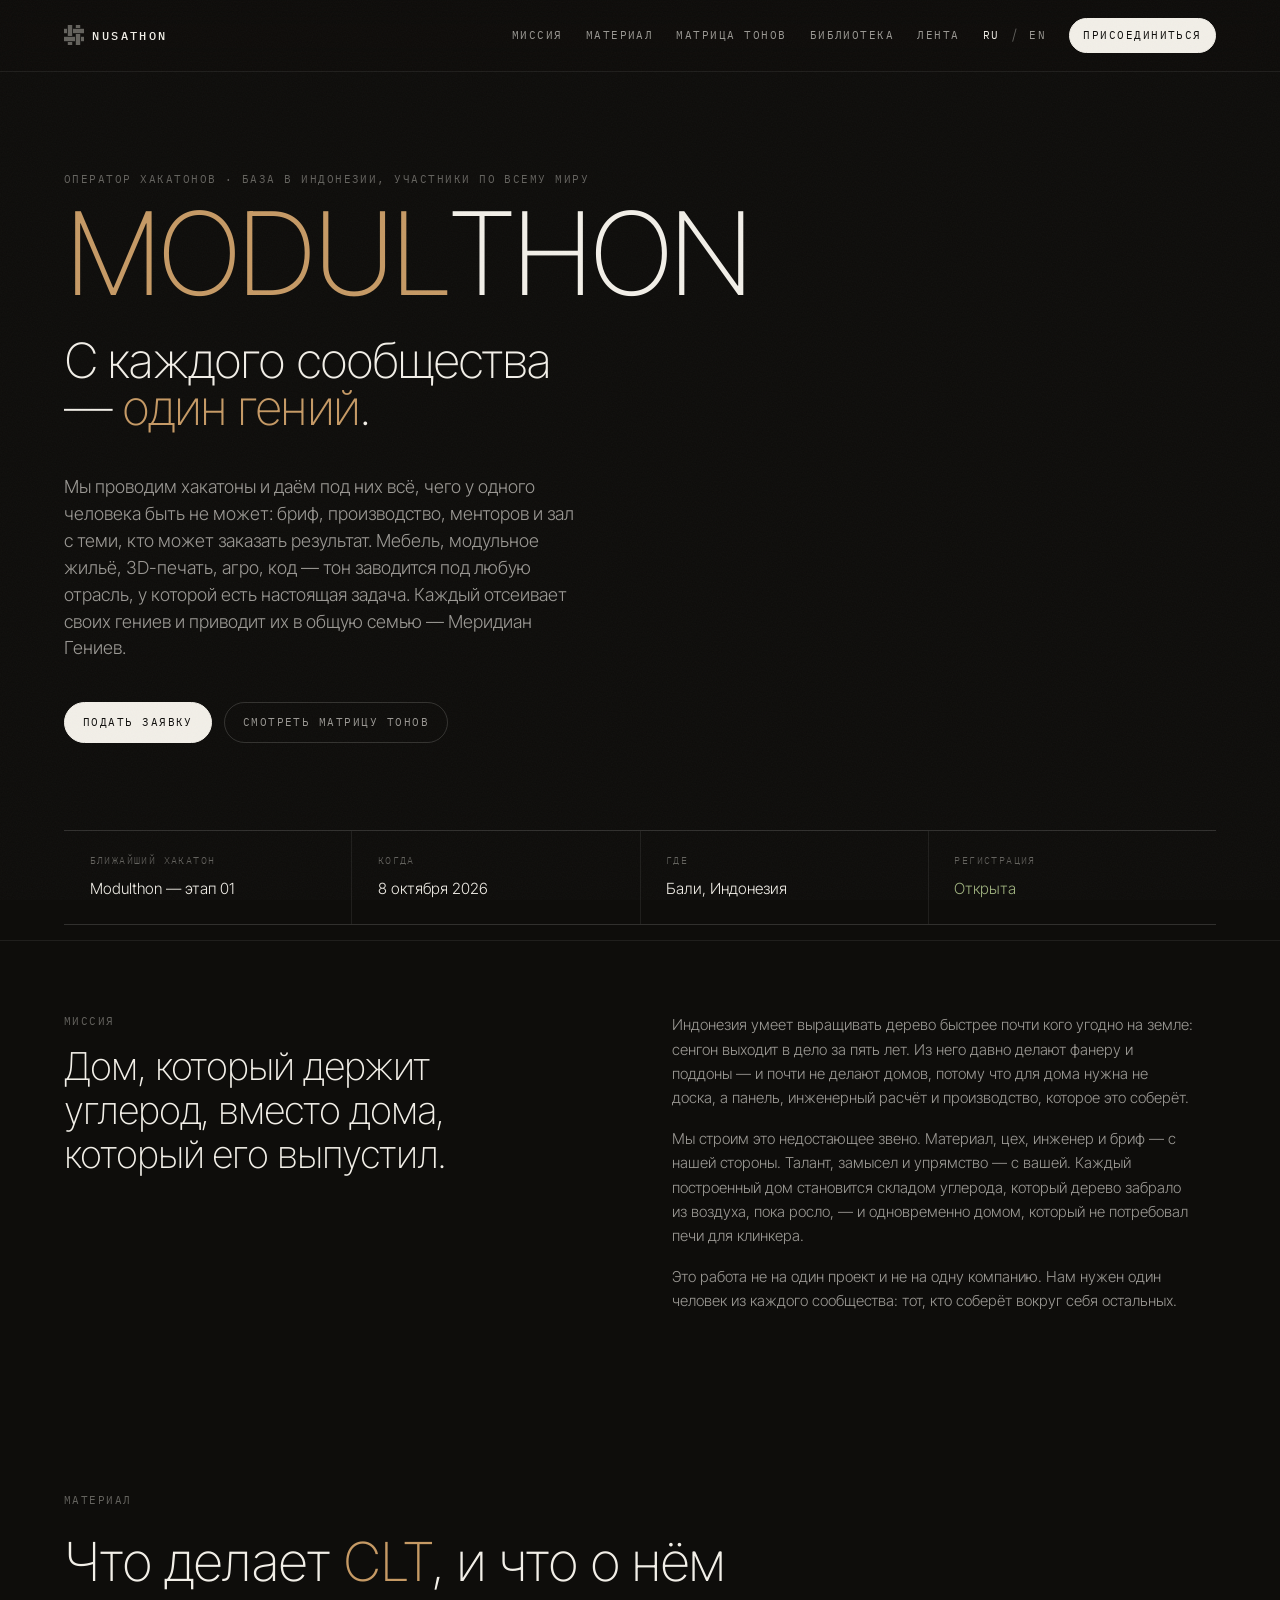
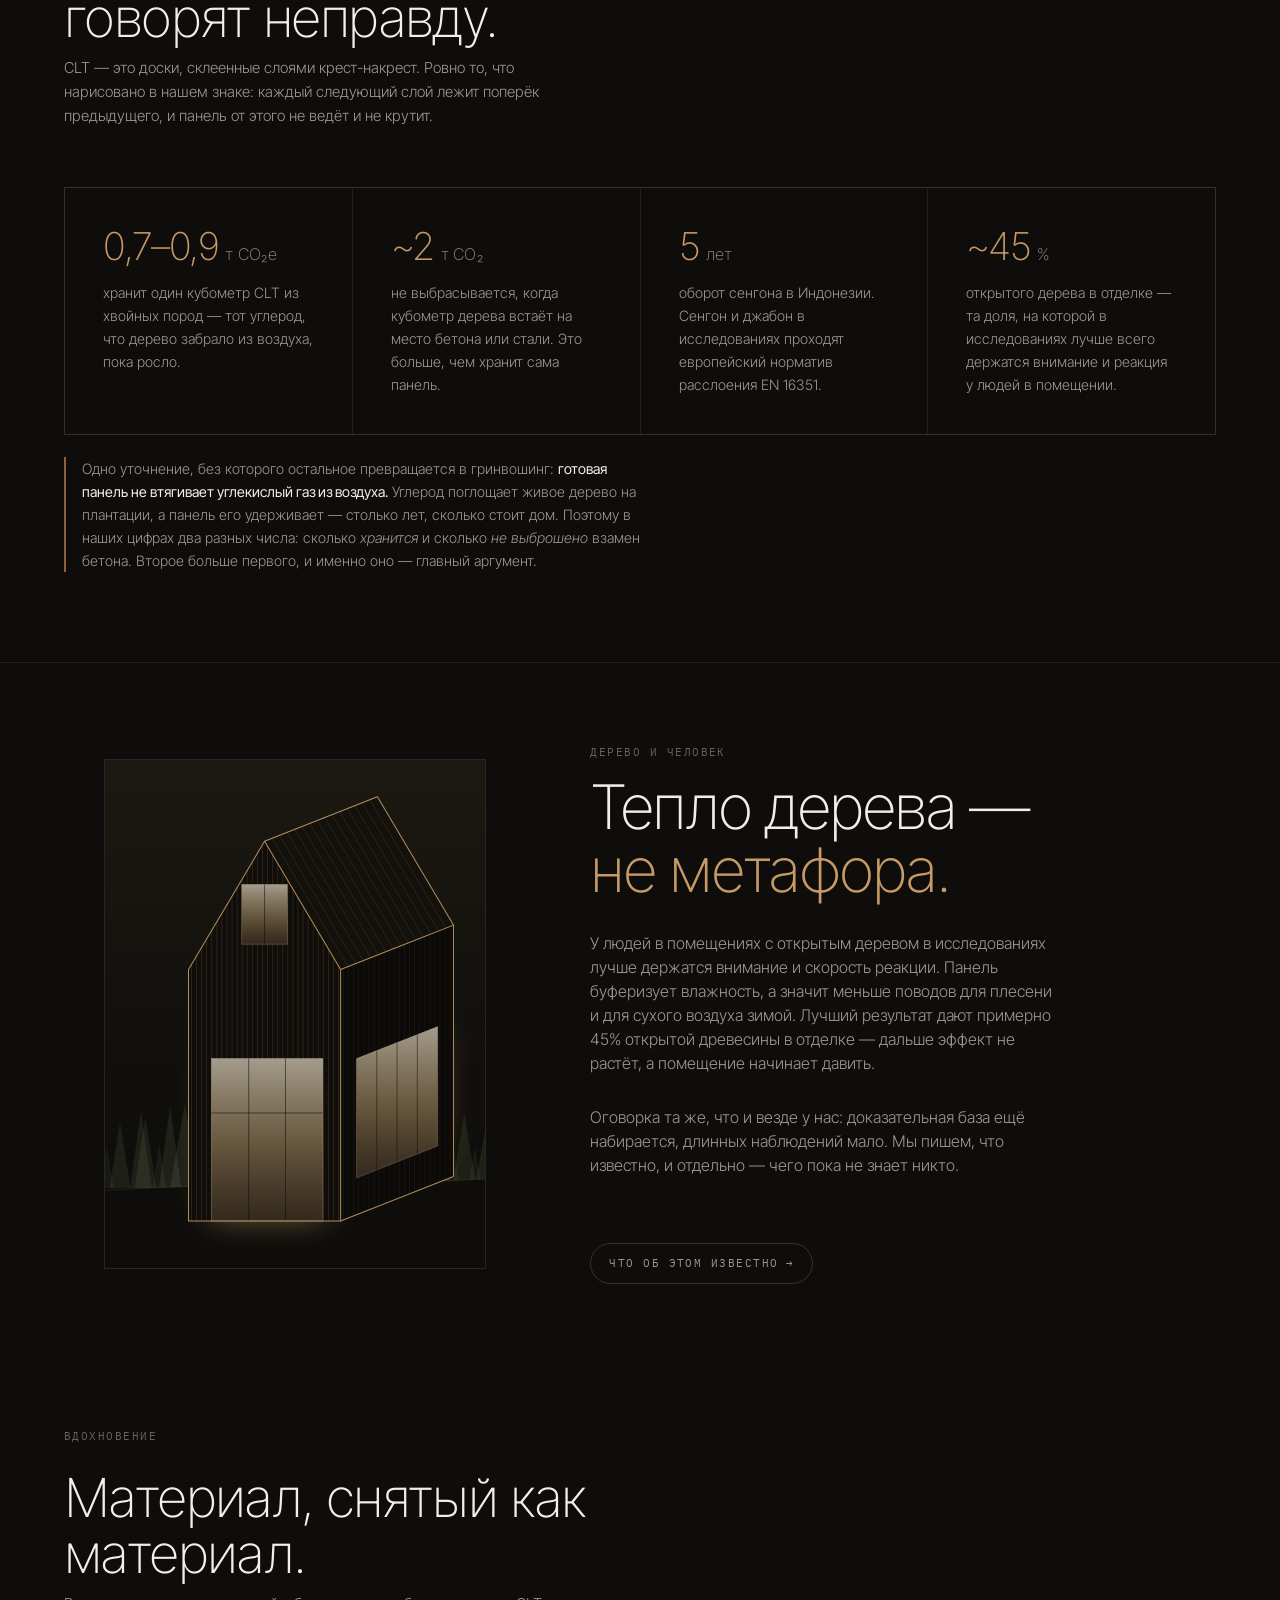
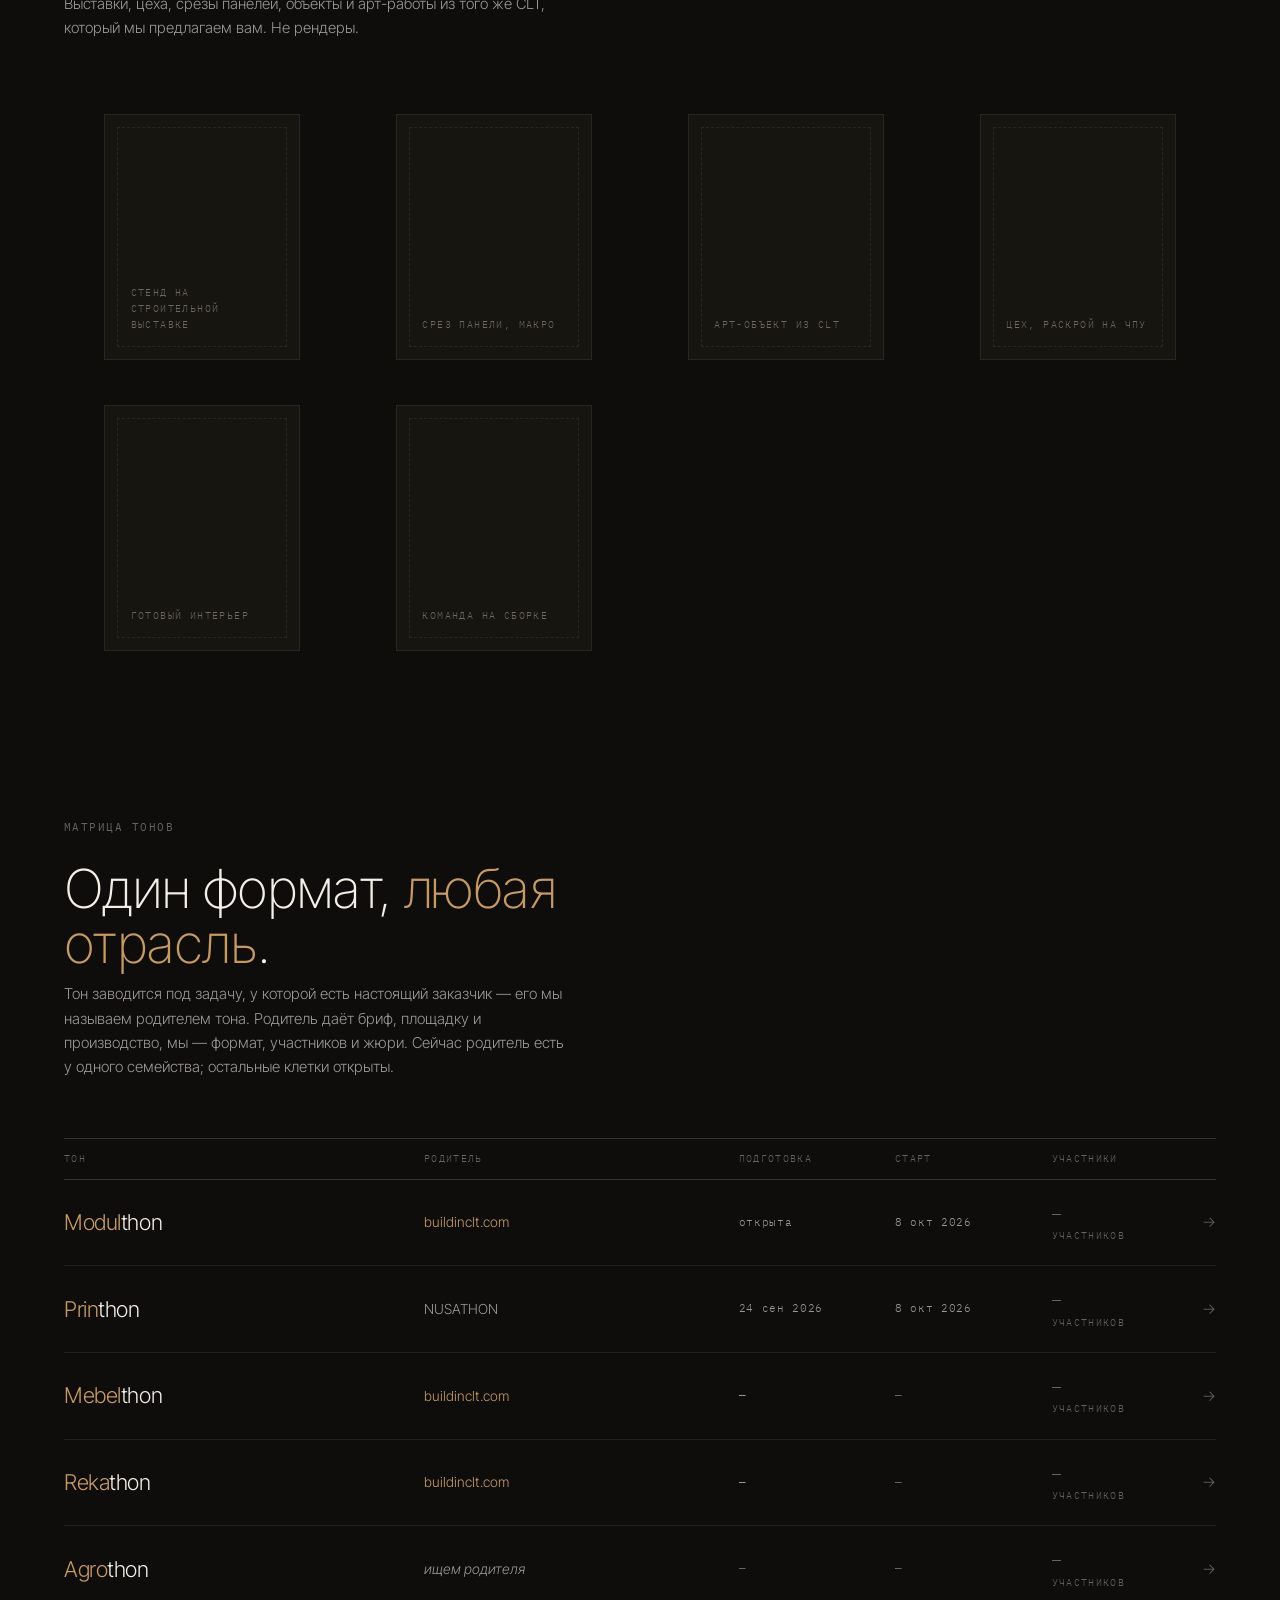
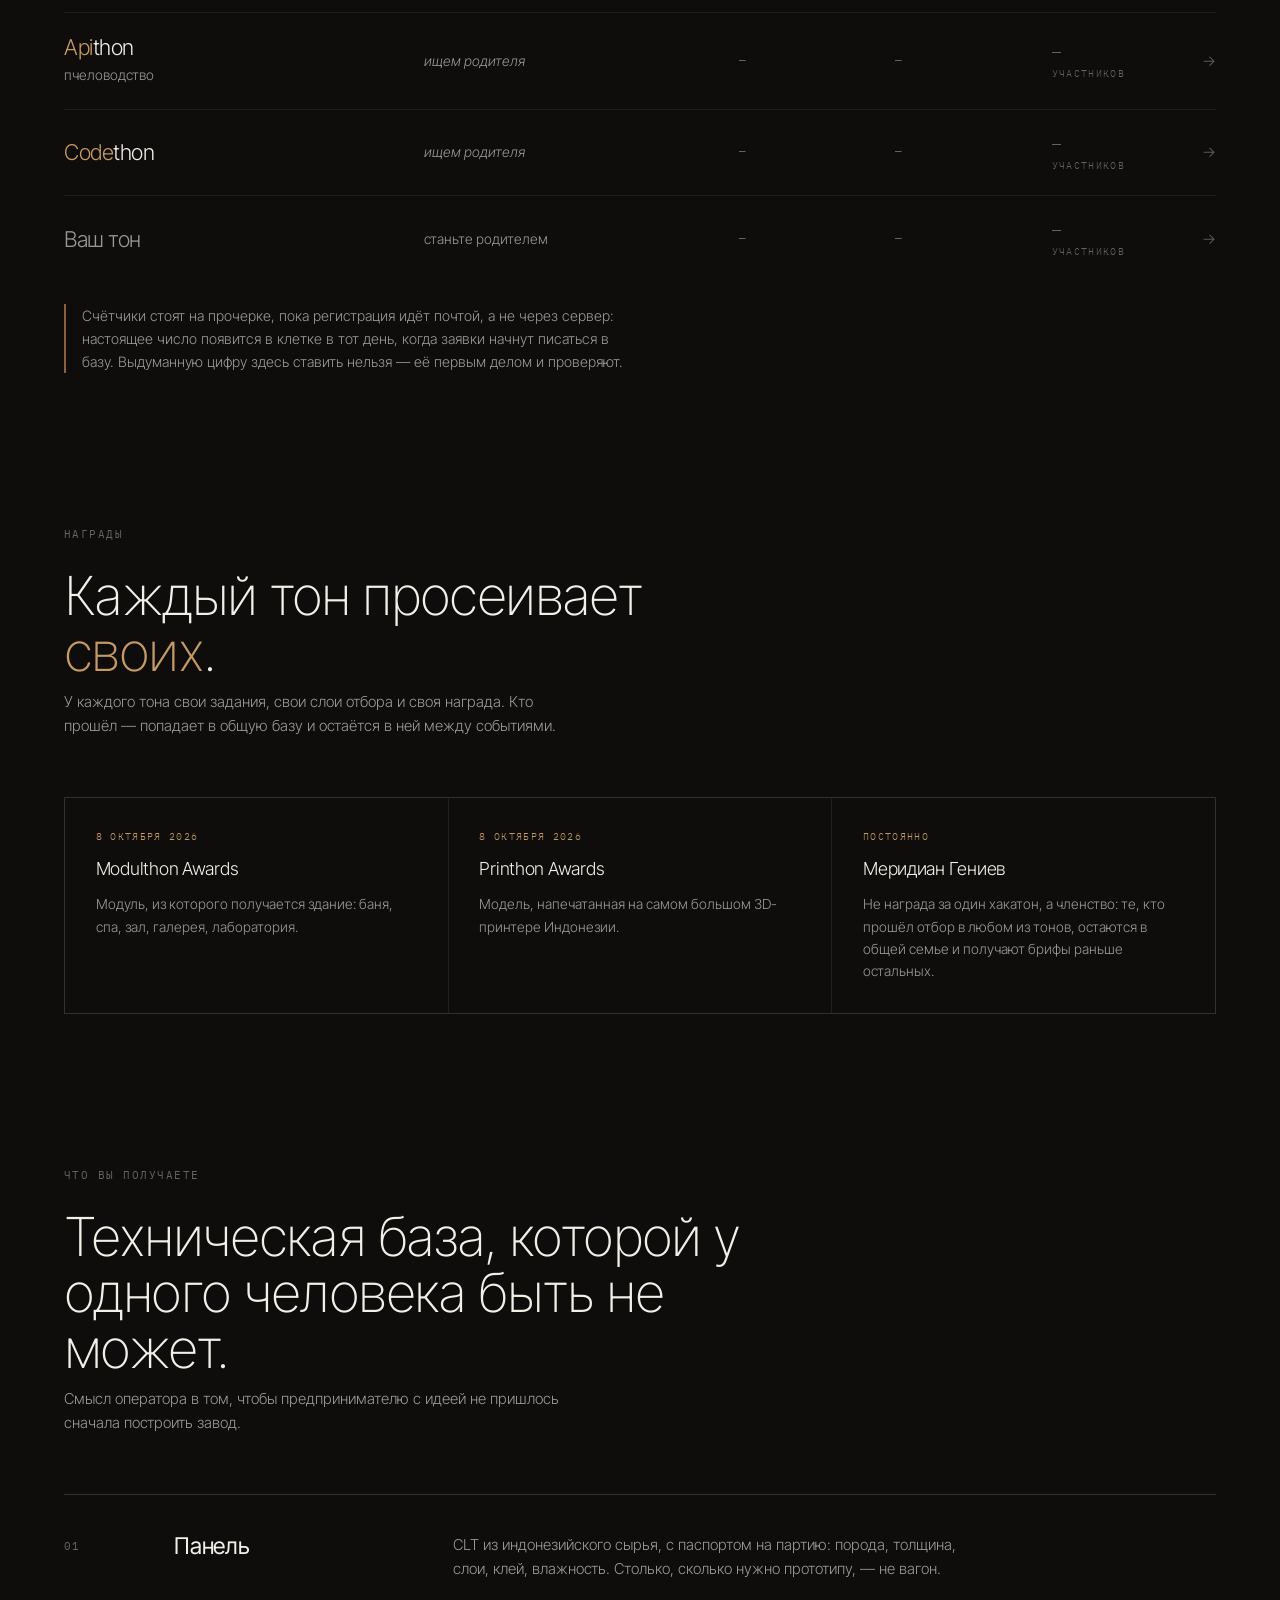
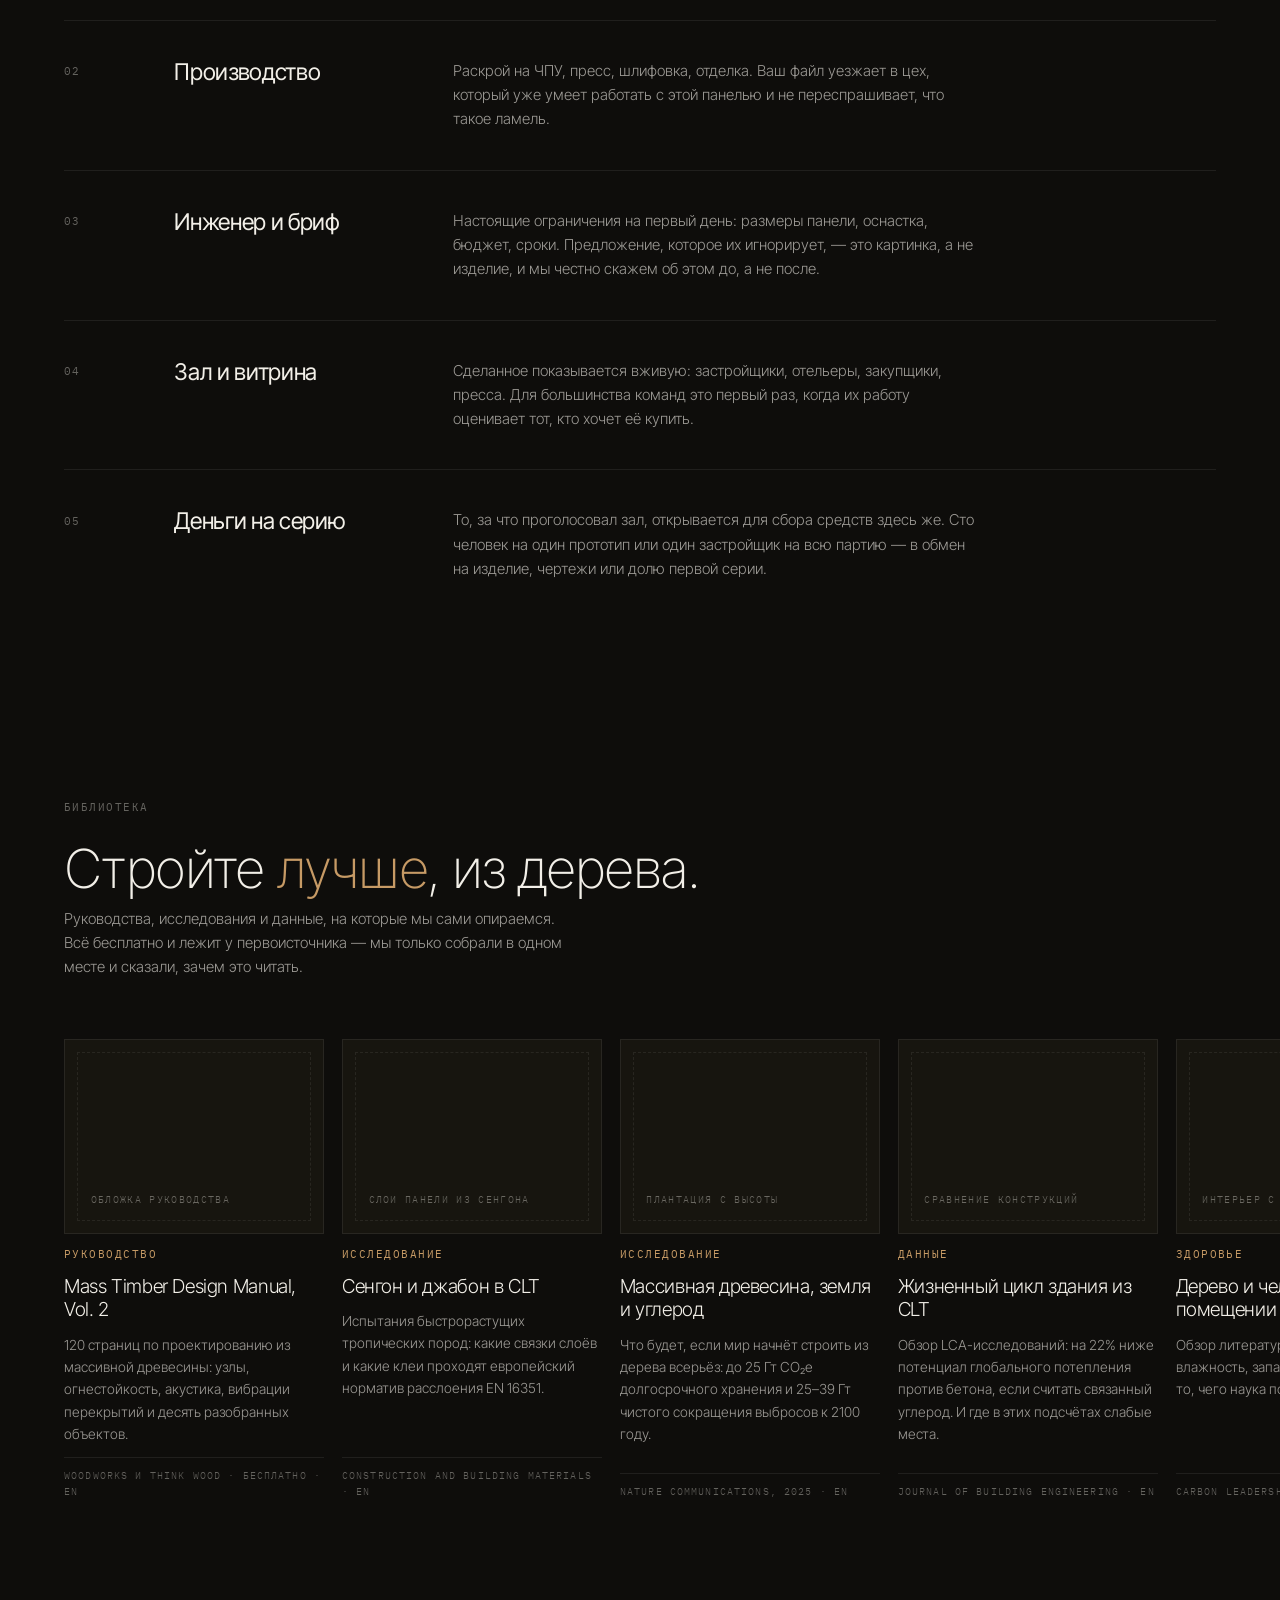
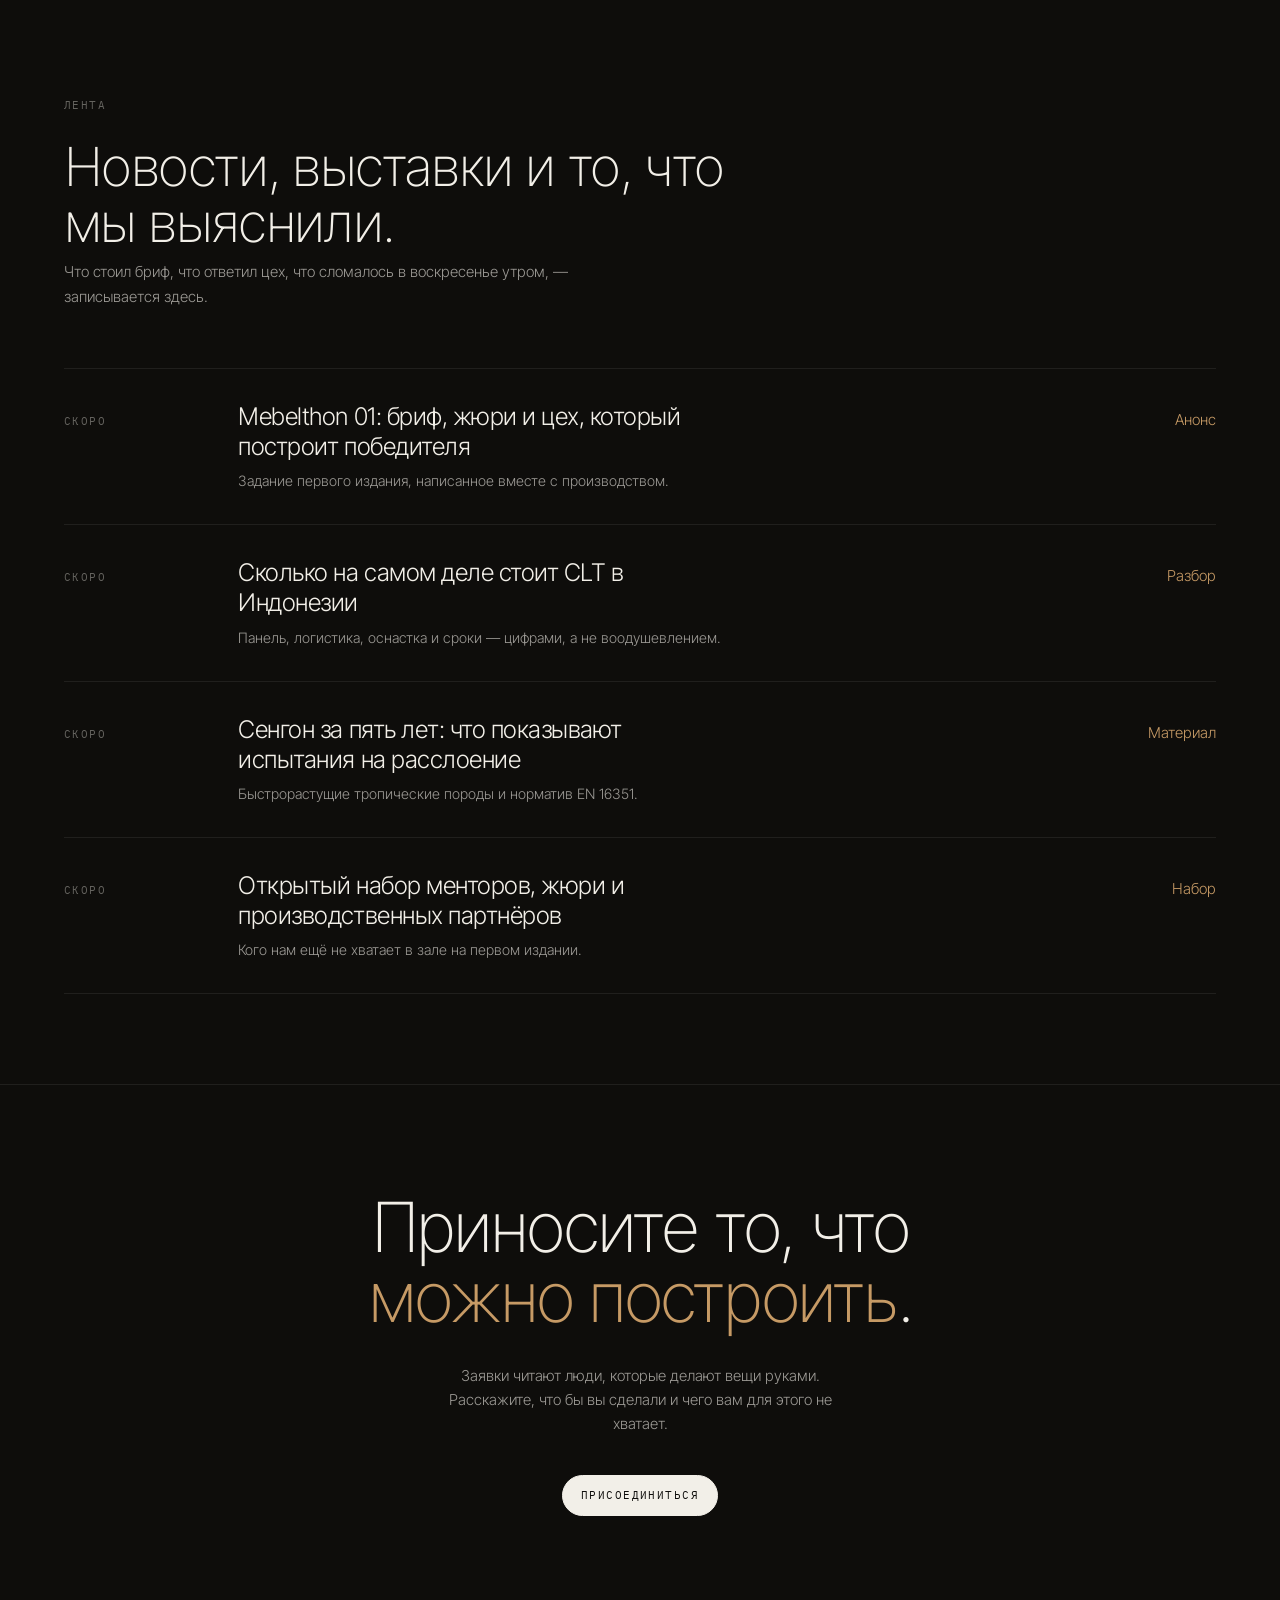
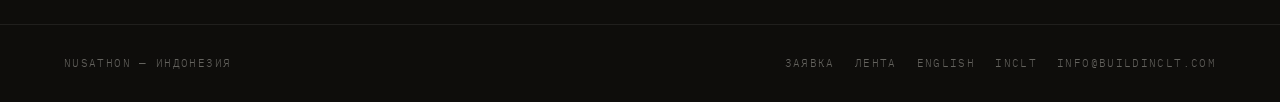
==== commit 58142afc: "Bring over the operator rebuild from the shared repo The portal now runs the matrix of thons, the aw" ====
--- a/index.html
+++ b/index.html
@@ -3,8 +3,8 @@
 <head>
 <meta charset="utf-8">
 <meta name="viewport" content="width=device-width, initial-scale=1">
-<title>NUSATHON — оператор CLT-панелей и хакатоны для тех, кто строит из дерева</title>
-<meta name="description" content="Портал о CLT в Индонезии: материал, производство и брифы для дизайнеров, проектных бюро, мебельщиков и предпринимателей. Хакатоны Mebelthon, Modulthon, Rekathon и Printthon — от замысла до готового изделия за выходные.">
+<title>NUSATHON — оператор хакатонов: студенты, предприниматели и ИТ-сообщества, база в Индонезии</title>
+<meta name="description" content="Оператор хакатонов с базой в Индонезии: мебель, модульное жильё, 3D-печать, агро, код. Матрица тонов с датами, база участников из университетов, награды и Меридиан Гениев.">
 <link rel="canonical" href="https://nusathon.com/">
 <link rel="alternate" hreflang="ru" href="https://nusathon.com/">
 <link rel="alternate" hreflang="en" href="https://nusathon.com/en/">
@@ -12,7 +12,7 @@
 <meta property="og:type" content="website">
 <meta property="og:locale" content="ru_RU">
 <meta property="og:title" content="NUSATHON — оператор CLT-панелей и хакатоны для тех, кто строит из дерева">
-<meta property="og:description" content="С каждого сообщества — один гений. Материал, производство и брифы для тех, кто хочет строить из индонезийского дерева.">
+<meta property="og:description" content="С каждого сообщества — один гений. Матрица тонов, даты подготовки и стартов, награды и Меридиан Гениев.">
 <meta property="og:url" content="https://nusathon.com/">
 <meta name="twitter:card" content="summary_large_image">
 <link rel="icon" href="data:image/svg+xml,%3Csvg xmlns='http://www.w3.org/2000/svg' viewBox='0 0 100 100'%3E%3Crect width='100' height='100' fill='%230e0d0b'/%3E%3Cg fill='%23c69a65'%3E%3Crect x='0' y='19' width='15' height='22'/%3E%3Crect x='45' y='19' width='55' height='22'/%3E%3Crect x='0' y='59' width='55' height='22'/%3E%3Crect x='85' y='59' width='15' height='22'/%3E%3Crect x='19' y='0' width='22' height='55'/%3E%3Crect x='19' y='85' width='22' height='15'/%3E%3Crect x='59' y='0' width='22' height='15'/%3E%3Crect x='59' y='45' width='22' height='55'/%3E%3C/g%3E%3C/svg%3E">
@@ -28,7 +28,7 @@
   "name": "NUSATHON",
   "url": "https://nusathon.com/",
   "logo": "https://nusathon.com/assets/logo.svg",
-  "description": "Оператор CLT-панелей и организатор хакатонов по дереву, мебели, модульному жилью и 3D-печати в Индонезии.",
+  "description": "Оператор хакатонов для студентов, предпринимателей и ИТ-сообществ. База в Индонезии, участники по всему миру.",
   "parentOrganization": {
     "@type": "Organization",
     "@id": "https://buildinclt.com/#organization",
@@ -46,7 +46,7 @@
   <nav class="nav">
     <a href="#missiya">Миссия</a>
     <a href="#material">Материал</a>
-    <a href="#hakatony">Хакатоны</a>
+    <a href="#matrica">Матрица тонов</a>
     <a href="#biblioteka">Библиотека</a>
     <a href="#lenta">Лента</a>
     <span class="langs"><a href="./" aria-current="page">RU</a>&nbsp;/&nbsp;<a href="./en/">EN</a></span>
@@ -57,17 +57,19 @@
 <main>
 
   <section class="hero wrap limit">
-    <span class="eyebrow">Оператор CLT-панелей · Индонезия</span>
+    <span class="eyebrow">Оператор хакатонов · база в Индонезии, участники по всему миру</span>
+    <p class="hero__mark"><span class="hero__cycle" data-cycle>MODUL</span>THON</p>
     <h1 class="hero__title">С каждого сообщества — <em>один гений</em>.</h1>
     <p class="hero__lede">
-      Мы даём материал, производство и бриф. Вы приносите замысел — дом,
-      мебель, павильон, станок. За выходные он превращается в вещь, которую
-      можно потрогать, показать залу и запустить в серию. Так собирается
-      страна, которая строит из выращенного дерева, а не из выжженного цемента.
+      Мы проводим хакатоны и даём под них всё, чего у одного человека быть не
+      может: бриф, производство, менторов и зал с теми, кто может заказать
+      результат. Мебель, модульное жильё, 3D-печать, агро, код — тон заводится
+      под любую отрасль, у которой есть настоящая задача. Каждый отсеивает
+      своих гениев и приводит их в общую семью — Меридиан Гениев.
     </p>
     <div class="hero__acts">
       <a class="btn btn--solid" href="./apply.html">Подать заявку</a>
-      <a class="btn btn--ghost" href="#material">Что такое CLT</a>
+      <a class="btn btn--ghost" href="#matrica">Смотреть матрицу тонов</a>
     </div>
   </section>
 
@@ -215,67 +217,122 @@
     </div>
   </section>
 
-  <section class="sec wrap limit" id="hakatony">
-    <div class="sec__head">
-      <span class="eyebrow">Хакатоны</span>
-      <h2 class="sec__title">Одна крыша, разные <em>-тоны</em>.</h2>
-      <p class="sec__note">
-        Формат не меняется: реальный бриф, настоящий материал, выходные, зал
-        с покупателями в конце. Меняется то, что делается.
-      </p>
-    </div>
-
-    <div class="eds">
-      <article class="ed">
-        <h3 class="ed__name"><em>Mebel</em>thon</h3>
-        <p class="ed__body">
-          Мебель. Стулья, столы, хранение, оснащение номеров — из индонезийской
-          древесины и панели. Задумано в пятницу, собрано к воскресенью,
-          оценено в тот же вечер.
-        </p>
-        <div class="ed__foot">
-          <span class="state state--open">Заявки открыты</span>
-          <a class="btn btn--ghost" href="./apply.html">Подать</a>
-        </div>
-      </article>
-
-      <article class="ed">
-        <h3 class="ed__name"><em>Modul</em>thon</h3>
-        <p class="ed__body">
-          Модуль задан — здание нет. 48 часов на баню, спа, зал, галерею,
-          лабораторию: что угодно внутри одного модуля из CLT, который
-          переживает влажность и едет плоской пачкой.
-        </p>
-        <div class="ed__foot">
-          <span class="state state--open">8 октября 2026</span>
-          <a class="btn btn--ghost" href="https://modulthon.com" rel="noopener">Сайт этапа</a>
-        </div>
-      </article>
-
-      <article class="ed">
-        <h3 class="ed__name"><em>Reka</em>thon</h3>
-        <p class="ed__body">
-          Проектирование и инжиниринг, открытый бриф. Издание для того, что
-          пока не попадает в категорию: фасады, узлы, оснастка и детали,
-          которые локально просто никто не взялся решить.
-        </p>
-        <div class="ed__foot">
-          <span class="state">В планах</span>
-          <a class="btn btn--ghost" href="./apply.html">Записаться</a>
-        </div>
-      </article>
-
-      <article class="ed">
-        <h3 class="ed__name"><em>Print</em>thon</h3>
-        <p class="ed__body">
-          3D-печать: сами принтеры, оснастка для работы с деревом и модели под
-          печать. Пластик и дерево в одном узле — там, где фрезе уже неудобно,
-          а руками ещё долго.
-        </p>
-        <div class="ed__foot">
-          <span class="state">В планах</span>
-          <a class="btn btn--ghost" href="./apply.html">Записаться</a>
-        </div>
+  <section class="sec wrap limit" id="matrica">
+    <div class="sec__head">
+      <span class="eyebrow">Матрица тонов</span>
+      <h2 class="sec__title">Один формат, <em>любая отрасль</em>.</h2>
+      <p class="sec__note">
+        Тон заводится под задачу, у которой есть настоящий заказчик — его мы
+        называем родителем тона. Родитель даёт бриф, площадку и производство,
+        мы — формат, участников и жюри. Сейчас родитель есть у одного
+        семейства; остальные клетки открыты.
+      </p>
+    </div>
+
+    <div class="matrix">
+      <div class="mrow mrow--head" aria-hidden="true">
+        <span>Тон</span><span>Родитель</span><span>Подготовка</span>
+        <span>Старт</span><span>Участники</span><span></span>
+      </div>
+      <div class="mrow" data-href="https://modulthon.com">
+        <span><h3 class="mname"><a href="https://modulthon.com"><em>Modul</em>thon</a></h3></span>
+        <span class="mparent"><a href="https://buildinclt.com" rel="noopener">buildinclt.com</a></span>
+        <span class="mdate" data-label="Подготовка">открыта</span>
+        <span class="mdate" data-label="Старт">8 окт 2026</span>
+        <span class="mcount" data-count="0">—<small>участников</small></span>
+        <span class="mgo" aria-hidden="true">→</span>
+      </div>
+      <div class="mrow" data-href="./printhon.html">
+        <span><h3 class="mname"><a href="./printhon.html"><em>Prin</em>thon</a></h3></span>
+        <span class="mparent">NUSATHON</span>
+        <span class="mdate" data-label="Подготовка">24 сен 2026</span>
+        <span class="mdate" data-label="Старт">8 окт 2026</span>
+        <span class="mcount" data-count="0">—<small>участников</small></span>
+        <span class="mgo" aria-hidden="true">→</span>
+      </div>
+      <div class="mrow" data-href="./apply.html">
+        <span><h3 class="mname"><a href="./apply.html"><em>Mebel</em>thon</a></h3></span>
+        <span class="mparent"><a href="https://buildinclt.com" rel="noopener">buildinclt.com</a></span>
+        <span class="mdate" data-label="Подготовка">—</span>
+        <span class="mdate mdate--none" data-label="Старт">—</span>
+        <span class="mcount" data-count="0">—<small>участников</small></span>
+        <span class="mgo" aria-hidden="true">→</span>
+      </div>
+      <div class="mrow" data-href="./apply.html">
+        <span><h3 class="mname"><a href="./apply.html"><em>Reka</em>thon</a></h3></span>
+        <span class="mparent"><a href="https://buildinclt.com" rel="noopener">buildinclt.com</a></span>
+        <span class="mdate" data-label="Подготовка">—</span>
+        <span class="mdate mdate--none" data-label="Старт">—</span>
+        <span class="mcount" data-count="0">—<small>участников</small></span>
+        <span class="mgo" aria-hidden="true">→</span>
+      </div>
+      <div class="mrow" data-href="./apply.html">
+        <span><h3 class="mname"><a href="./apply.html"><em>Agro</em>thon</a></h3></span>
+        <span class="mparent"><i>ищем родителя</i></span>
+        <span class="mdate mdate--none" data-label="Подготовка">—</span>
+        <span class="mdate mdate--none" data-label="Старт">—</span>
+        <span class="mcount" data-count="0">—<small>участников</small></span>
+        <span class="mgo" aria-hidden="true">→</span>
+      </div>
+      <div class="mrow" data-href="./apply.html">
+        <span><h3 class="mname"><a href="./apply.html"><em>Api</em>thon</a></h3><p class="mparent" style="margin:4px 0 0">пчеловодство</p></span>
+        <span class="mparent"><i>ищем родителя</i></span>
+        <span class="mdate mdate--none" data-label="Подготовка">—</span>
+        <span class="mdate mdate--none" data-label="Старт">—</span>
+        <span class="mcount" data-count="0">—<small>участников</small></span>
+        <span class="mgo" aria-hidden="true">→</span>
+      </div>
+      <div class="mrow" data-href="./apply.html">
+        <span><h3 class="mname"><a href="./apply.html"><em>Code</em>thon</a></h3></span>
+        <span class="mparent"><i>ищем родителя</i></span>
+        <span class="mdate mdate--none" data-label="Подготовка">—</span>
+        <span class="mdate mdate--none" data-label="Старт">—</span>
+        <span class="mcount" data-count="0">—<small>участников</small></span>
+        <span class="mgo" aria-hidden="true">→</span>
+      </div>
+      <div class="mrow mrow--open">
+        <span><h3 class="mname"><a href="./apply.html">Ваш тон</a></h3></span>
+        <span class="mparent">станьте родителем</span>
+        <span class="mdate mdate--none" data-label="Подготовка">—</span>
+        <span class="mdate mdate--none" data-label="Старт">—</span>
+        <span class="mcount" data-count="0">—<small>участников</small></span>
+        <span class="mgo" aria-hidden="true">→</span>
+      </div>
+    </div>
+
+    <p class="caveat">
+      Счётчики стоят на прочерке, пока регистрация идёт почтой, а не через
+      сервер: настоящее число появится в клетке в тот день, когда заявки
+      начнут писаться в базу. Выдуманную цифру здесь ставить нельзя — её
+      первым делом и проверяют.
+    </p>
+  </section>
+
+  <section class="sec sec--tight wrap limit" id="nagrady">
+    <div class="sec__head">
+      <span class="eyebrow">Награды</span>
+      <h2 class="sec__title">Каждый тон просеивает <em>своих</em>.</h2>
+      <p class="sec__note">
+        У каждого тона свои задания, свои слои отбора и своя награда. Кто
+        прошёл — попадает в общую базу и остаётся в ней между событиями.
+      </p>
+    </div>
+
+    <div class="awards">
+      <article class="award">
+        <span class="award__n">8 октября 2026</span>
+        <h3 class="award__t">Modulthon Awards</h3>
+        <p class="award__d">Модуль, из которого получается здание: баня, спа, зал, галерея, лаборатория.</p>
+      </article>
+      <article class="award">
+        <span class="award__n">8 октября 2026</span>
+        <h3 class="award__t">Printhon Awards</h3>
+        <p class="award__d">Модель, напечатанная на самом большом 3D-принтере Индонезии.</p>
+      </article>
+      <article class="award">
+        <span class="award__n">Постоянно</span>
+        <h3 class="award__t">Меридиан Гениев</h3>
+        <p class="award__d">Не награда за один хакатон, а членство: те, кто прошёл отбор в любом из тонов, остаются в общей семье и получают брифы раньше остальных.</p>
       </article>
     </div>
   </section>
--- a/assets/style.css
+++ b/assets/style.css
@@ -162,10 +162,20 @@
 
 .hero { padding-block: clamp(56px, 11vh, 130px) clamp(44px, 8vh, 100px); }
 
+/* Имя семейства — самое крупное на странице: меняется только приставка,
+   -THON стоит. Слоган идёт под ним и потому набран мельче. */
+.hero__mark {
+  margin: 0 0 clamp(18px, 2.4vw, 34px);
+  font-weight: 200;
+  font-size: clamp(44px, 9vw, 148px);
+  line-height: 0.9;
+  letter-spacing: -0.05em;
+}
+
 .hero__title {
   margin: 0;
   font-weight: 200;
-  font-size: clamp(38px, 7.2vw, 112px);
+  font-size: clamp(26px, 3.8vw, 56px);
   line-height: 0.98;
   letter-spacing: -0.04em;
   max-width: 17ch;
@@ -367,6 +377,89 @@
   border: 1px dashed var(--line-2);
 }
 .shot__cap { position: relative; }
+
+/* ── обратный отсчёт ────────────────────────────────────────────────────── */
+
+.clock { display: flex; flex-wrap: wrap; gap: clamp(20px, 3.4vw, 52px);
+         margin: clamp(24px, 3.4vw, 40px) 0 0; }
+.clock__cell { display: grid; gap: 4px; }
+.clock__cell b { font-weight: 200; font-size: clamp(36px, 5.4vw, 76px); line-height: 1;
+                 letter-spacing: -0.045em; color: var(--wood); font-variant-numeric: tabular-nums; }
+.clock__cell small { font-family: var(--mono); font-size: 9.5px; letter-spacing: 0.14em;
+                     text-transform: uppercase; color: var(--muted-2); }
+/* Запасная строка: она видна, пока скрипт не отработал, и остаётся
+   единственным содержимым, если он не отработает вовсе. */
+.clock__fallback, .clock__now { font-family: var(--mono); font-size: 12px;
+                                letter-spacing: 0.14em; text-transform: uppercase; color: var(--wood); }
+
+/* ── матрица тонов ───────────────────────────────────────────────────────── */
+
+/* Не таблица, а сетка: на узком экране строка обязана разворачиваться в
+   карточку, а <table> этого без вранья в разметке не умеет. Заголовок —
+   отдельная строка той же сетки, поэтому колонки сходятся сами. */
+.matrix { border-top: 1px solid var(--line); }
+.mrow {
+  display: grid;
+  grid-template-columns: minmax(0, 1.5fr) minmax(0, 1.3fr) 8.5rem 8.5rem 6rem 3rem;
+  gap: clamp(10px, 1.6vw, 26px);
+  align-items: center;
+  padding-block: clamp(14px, 1.8vw, 22px);
+  border-bottom: 1px solid var(--line-2);
+  text-decoration: none;
+  color: inherit;
+  transition: background 0.4s var(--ease), padding-left 0.4s var(--ease);
+}
+.mrow:hover { background: var(--ground-2); padding-left: 12px; }
+/* Ссылок в строке две — на сам тон и на его родителя. Вкладывать одну в
+   другую нельзя: браузер разрывает внешний <a>, и сетка рассыпается. */
+.mname a { color: inherit; text-decoration: none; transition: color 0.3s var(--ease); }
+.mname a:hover { color: var(--wood); }
+.mrow--head { padding-block: 12px; border-bottom-color: var(--line); }
+.mrow--head span { font-family: var(--mono); font-size: 9.5px; letter-spacing: 0.14em;
+                   text-transform: uppercase; color: var(--muted-2); }
+
+.mname { margin: 0; font-weight: 300; font-size: clamp(17px, 1.7vw, 25px);
+         letter-spacing: -0.02em; line-height: 1.15; }
+.mname em { font-style: normal; color: var(--wood); }
+.mparent { color: var(--muted); font-size: 0.92em; }
+.mparent a { color: var(--wood); text-decoration: none; }
+.mparent a:hover { text-decoration: underline; }
+.mdate { font-family: var(--mono); font-size: 11px; letter-spacing: 0.06em; color: var(--muted); }
+.mdate--none { color: var(--muted-2); }
+
+/* Счётчик. Пока регистраций нет, в клетке стоит прочерк, а не ноль и уж тем
+   более не выдуманное число: пустая клетка честна, а придуманная цифра — это
+   первое, что проверяют и на чём ловят. */
+.mcount { font-family: var(--mono); font-size: 15px; letter-spacing: 0.04em; color: var(--fg); }
+.mcount[data-count="0"], .mcount:empty { color: var(--muted-2); }
+.mcount small { font-size: 9.5px; letter-spacing: 0.14em; text-transform: uppercase;
+                color: var(--muted-2); display: block; margin-top: 2px; }
+.mgo { justify-self: end; color: var(--muted-2); transition: transform 0.4s var(--ease), color 0.4s var(--ease); }
+.mrow:hover .mgo { transform: translateX(4px); color: var(--wood); }
+
+@media (max-width: 900px) {
+  .mrow { grid-template-columns: minmax(0, 1fr) auto; gap: 6px 16px; padding-block: 18px; }
+  .mrow--head { display: none; }
+  .mparent { grid-column: 1 / -1; }
+  .mdate, .mcount { grid-column: auto; }
+  .mdate::before { content: attr(data-label) " "; color: var(--muted-2); }
+  .mgo { display: none; }
+}
+
+/* Приглашение в конце матрицы: клетка, у которой ещё нет родителя. */
+.mrow--open { border-bottom: 0; }
+.mrow--open .mname { color: var(--muted); }
+
+/* ── награды ─────────────────────────────────────────────────────────────── */
+
+.awards { display: grid; grid-template-columns: repeat(auto-fit, minmax(min(100%, 220px), 1fr));
+          gap: 1px; background: var(--line-2); border: 1px solid var(--line-2); }
+.award { background: var(--ground); padding: clamp(20px, 2.4vw, 32px); display: grid; gap: 10px;
+         align-content: start; }
+.award__n { font-family: var(--mono); font-size: 9.5px; letter-spacing: 0.14em;
+            text-transform: uppercase; color: var(--wood); }
+.award__t { margin: 0; font-weight: 300; font-size: clamp(16px, 1.4vw, 21px); letter-spacing: -0.015em; }
+.award__d { margin: 0; color: var(--muted); font-size: 0.92em; }
 
 /* ── библиотека ─────────────────────────────────────────────────────────── */
 
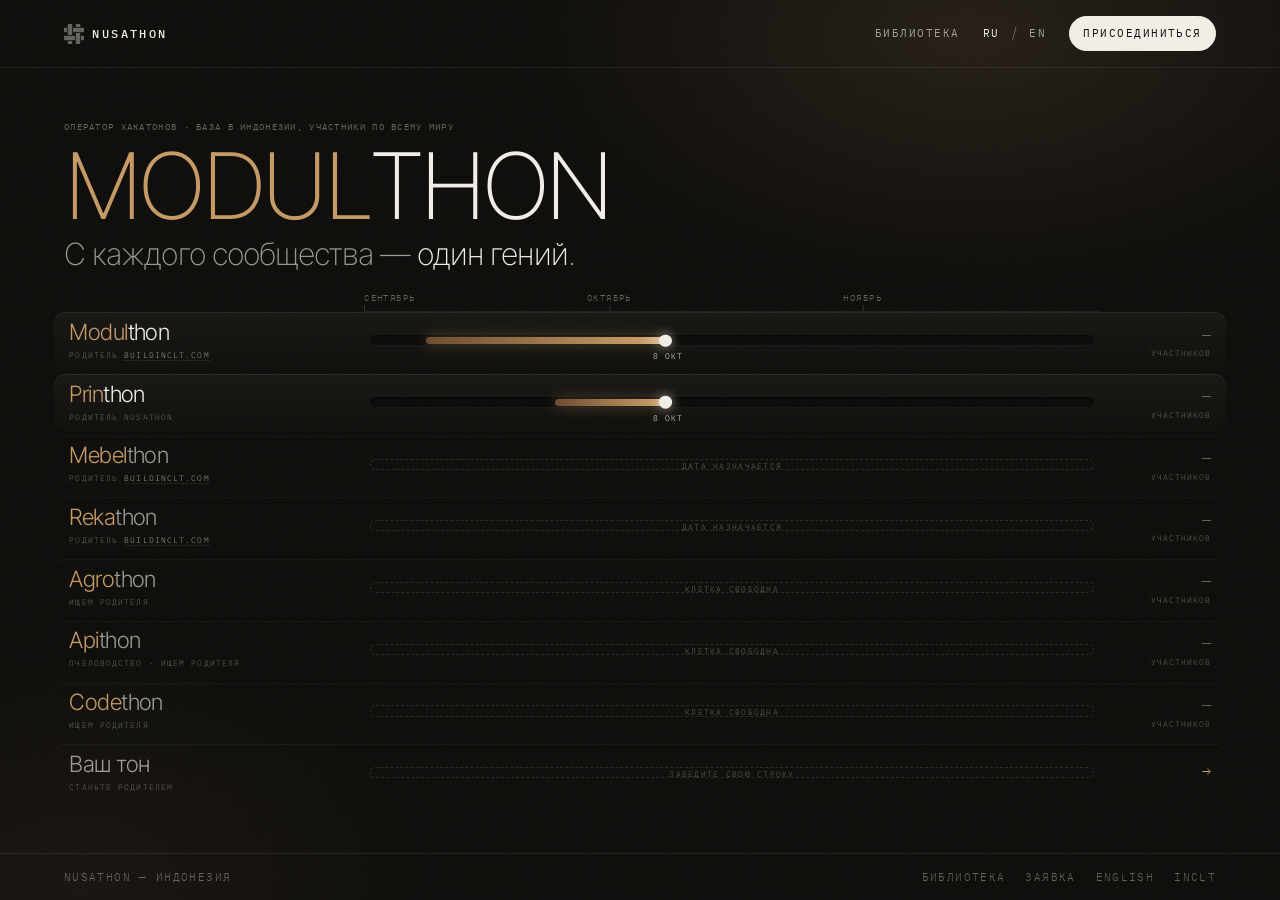
==== commit a0d42812: "Bring over the one-screen schedule Carried across by hand, not force-pushed: this repository keeps t" ====
--- a/index.html
+++ b/index.html
@@ -3,16 +3,17 @@
 <head>
 <meta charset="utf-8">
 <meta name="viewport" content="width=device-width, initial-scale=1">
-<title>NUSATHON — оператор хакатонов: студенты, предприниматели и ИТ-сообщества, база в Индонезии</title>
-<meta name="description" content="Оператор хакатонов с базой в Индонезии: мебель, модульное жильё, 3D-печать, агро, код. Матрица тонов с датами, база участников из университетов, награды и Меридиан Гениев.">
+<title>NUSATHON — оператор хакатонов, база в Индонезии</title>
+<meta name="description" content="Расписание хакатонов NUSATHON на одной оси времени: Modulthon, Printhon, Mebelthon, Rekathon, Agrothon, Apithon, Codethon. Свободные клетки открыты — заведите свой тон.">
 <link rel="canonical" href="https://nusathon.com/">
 <link rel="alternate" hreflang="ru" href="https://nusathon.com/">
 <link rel="alternate" hreflang="en" href="https://nusathon.com/en/">
 <link rel="alternate" hreflang="x-default" href="https://nusathon.com/">
+<meta name="theme-color" content="#0e0d0b">
 <meta property="og:type" content="website">
 <meta property="og:locale" content="ru_RU">
-<meta property="og:title" content="NUSATHON — оператор CLT-панелей и хакатоны для тех, кто строит из дерева">
-<meta property="og:description" content="С каждого сообщества — один гений. Матрица тонов, даты подготовки и стартов, награды и Меридиан Гениев.">
+<meta property="og:title" content="NUSATHON — оператор хакатонов, база в Индонезии">
+<meta property="og:description" content="С каждого сообщества — один гений. Расписание тонов на одной оси времени.">
 <meta property="og:url" content="https://nusathon.com/">
 <meta name="twitter:card" content="summary_large_image">
 <link rel="icon" href="data:image/svg+xml,%3Csvg xmlns='http://www.w3.org/2000/svg' viewBox='0 0 100 100'%3E%3Crect width='100' height='100' fill='%230e0d0b'/%3E%3Cg fill='%23c69a65'%3E%3Crect x='0' y='19' width='15' height='22'/%3E%3Crect x='45' y='19' width='55' height='22'/%3E%3Crect x='0' y='59' width='55' height='22'/%3E%3Crect x='85' y='59' width='15' height='22'/%3E%3Crect x='19' y='0' width='22' height='55'/%3E%3Crect x='19' y='85' width='22' height='15'/%3E%3Crect x='59' y='0' width='22' height='15'/%3E%3Crect x='59' y='45' width='22' height='55'/%3E%3C/g%3E%3C/svg%3E">
@@ -39,493 +40,125 @@
 }
 </script>
 </head>
-<body>
+<body class="screen">
 
-<header class="head wrap">
-  <a class="mark" href="./"><span class="mark__glyph" aria-hidden="true"></span><b>NUSATHON</b></a>
-  <nav class="nav">
-    <a href="#missiya">Миссия</a>
-    <a href="#material">Материал</a>
-    <a href="#matrica">Матрица тонов</a>
-    <a href="#biblioteka">Библиотека</a>
-    <a href="#lenta">Лента</a>
-    <span class="langs"><a href="./" aria-current="page">RU</a>&nbsp;/&nbsp;<a href="./en/">EN</a></span>
-    <a class="btn btn--solid" href="./apply.html">Присоединиться</a>
-  </nav>
-</header>
+<div class="stage">
 
-<main>
+  <header class="head wrap">
+    <a class="mark" href="./"><span class="mark__glyph" aria-hidden="true"></span><b>NUSATHON</b></a>
+    <nav class="nav">
+      <a href="./library.html">Библиотека</a>
+      <span class="langs"><a href="./" aria-current="page">RU</a>&nbsp;/&nbsp;<a href="./en/">EN</a></span>
+      <a class="btn btn--solid" href="./apply.html">Присоединиться</a>
+    </nav>
+  </header>
 
-  <section class="hero wrap limit">
-    <span class="eyebrow">Оператор хакатонов · база в Индонезии, участники по всему миру</span>
-    <p class="hero__mark"><span class="hero__cycle" data-cycle>MODUL</span>THON</p>
-    <h1 class="hero__title">С каждого сообщества — <em>один гений</em>.</h1>
-    <p class="hero__lede">
-      Мы проводим хакатоны и даём под них всё, чего у одного человека быть не
-      может: бриф, производство, менторов и зал с теми, кто может заказать
-      результат. Мебель, модульное жильё, 3D-печать, агро, код — тон заводится
-      под любую отрасль, у которой есть настоящая задача. Каждый отсеивает
-      своих гениев и приводит их в общую семью — Меридиан Гениев.
-    </p>
-    <div class="hero__acts">
-      <a class="btn btn--solid" href="./apply.html">Подать заявку</a>
-      <a class="btn btn--ghost" href="#matrica">Смотреть матрицу тонов</a>
-    </div>
-  </section>
+  <main class="one wrap">
 
-  <!-- Четыре значения, которые проверяет вернувшийся посетитель. Дата дороже
-       всего остального на странице: устаревшая обесценивает и остальные три. -->
-  <div class="wrap"><dl class="strip limit">
-    <div><dt>Ближайший хакатон</dt><dd>Modulthon — этап 01</dd></div>
-    <div><dt>Когда</dt><dd>8 октября 2026</dd></div>
-    <div><dt>Где</dt><dd>Бали, Индонезия</dd></div>
-    <div><dt>Регистрация</dt><dd class="live">Открыта</dd></div>
-  </dl></div>
-
-  <section class="chain wrap limit" id="missiya">
-    <div>
-      <span class="eyebrow">Миссия</span>
-      <p class="chain__q">Дом, который держит углерод, вместо дома, который его выпустил.</p>
-    </div>
-    <div>
-      <p>
-        Индонезия умеет выращивать дерево быстрее почти кого угодно на земле:
-        сенгон выходит в дело за пять лет. Из него давно делают фанеру и
-        поддоны — и почти не делают домов, потому что для дома нужна не доска,
-        а панель, инженерный расчёт и производство, которое это соберёт.
-      </p>
-      <p>
-        Мы строим это недостающее звено. Материал, цех, инженер и бриф — с
-        нашей стороны. Талант, замысел и упрямство — с вашей. Каждый
-        построенный дом становится складом углерода, который дерево забрало из
-        воздуха, пока росло, — и одновременно домом, который не потребовал
-        печи для клинкера.
-      </p>
-      <p>
-        Это работа не на один проект и не на одну компанию. Нам нужен один
-        человек из каждого сообщества: тот, кто соберёт вокруг себя остальных.
-      </p>
-    </div>
-  </section>
-
-  <section class="sec wrap limit" id="material">
-    <div class="sec__head">
-      <span class="eyebrow">Материал</span>
-      <h2 class="sec__title">Что делает <em>CLT</em>, и что о нём говорят неправду.</h2>
-      <p class="sec__note">
-        CLT — это доски, склеенные слоями крест-накрест. Ровно то, что нарисовано
-        в нашем знаке: каждый следующий слой лежит поперёк предыдущего, и панель
-        от этого не ведёт и не крутит.
-      </p>
+    <div class="lede">
+      <span class="eyebrow">Оператор хакатонов · база в Индонезии, участники по всему миру</span>
+      <p class="hero__mark"><span class="hero__cycle" data-cycle>MODUL</span>THON</p>
+      <h1 class="lede__slogan">С каждого сообщества — <em>один гений</em>.</h1>
     </div>
 
-    <div class="figs">
-      <div class="fig">
-        <p class="fig__n">0,7–0,9<small>т CO₂e</small></p>
-        <p class="fig__t">хранит один кубометр CLT из хвойных пород — тот углерод, что дерево забрало из воздуха, пока росло.</p>
+    <!-- Окно оси. Полосы и линия «сегодня» расставляются скриптом из дат в
+         data-атрибутах строк — новый тон встаёт на место сам. -->
+    <section class="sched" data-from="2026-09-01" data-to="2026-11-30" aria-label="Расписание тонов">
+      <div class="sched__axis">
+        <span class="sched__lane">
+          <span class="sched__tick" data-at="2026-09-01">сентябрь</span>
+          <span class="sched__tick" data-at="2026-10-01">октябрь</span>
+          <span class="sched__tick" data-at="2026-11-01">ноябрь</span>
+        </span>
       </div>
-      <div class="fig">
-        <p class="fig__n">~2<small>т CO₂</small></p>
-        <p class="fig__t">не выбрасывается, когда кубометр дерева встаёт на место бетона или стали. Это больше, чем хранит сама панель.</p>
-      </div>
-      <div class="fig">
-        <p class="fig__n">5<small>лет</small></p>
-        <p class="fig__t">оборот сенгона в Индонезии. Сенгон и джабон в исследованиях проходят европейский норматив расслоения EN 16351.</p>
-      </div>
-      <div class="fig">
-        <p class="fig__n">~45<small>%</small></p>
-        <p class="fig__t">открытого дерева в отделке — та доля, на которой в исследованиях лучше всего держатся внимание и реакция у людей в помещении.</p>
-      </div>
-    </div>
+      <span class="sched__today" hidden></span>
 
-    <p class="caveat">
-      Одно уточнение, без которого остальное превращается в гринвошинг:
-      <b>готовая панель не втягивает углекислый газ из воздуха.</b> Углерод
-      поглощает живое дерево на плантации, а панель его удерживает — столько
-      лет, сколько стоит дом. Поэтому в наших цифрах два разных числа:
-      сколько <i>хранится</i> и сколько <i>не выброшено</i> взамен бетона.
-      Второе больше первого, и именно оно — главный аргумент.
-    </p>
-  </section>
+      <article class="trow" data-prep="2026-09-08" data-start="2026-10-08">
+        <span>
+          <h3 class="trow__name"><a href="https://modulthon.com" rel="noopener"><em>Modul</em>thon</a></h3>
+          <span class="trow__parent">родитель <a href="https://buildinclt.com" rel="noopener">buildinclt.com</a></span>
+        </span>
+        <span class="trow__track"><span class="trow__bar"></span><span class="trow__when">8 окт</span></span>
+        <span class="trow__meta"><span class="trow__count" data-count="0">—</span><span class="trow__unit">участников</span></span>
+      </article>
 
-  <section class="split wrap limit" id="chelovek">
-    <figure class="split__shot">
-      <img src="./assets/house.svg" width="600" height="800"
-           alt="Дом из перекрёстно-клееной древесины: щипцовый объём с вертикальной обшивкой, свет в окнах первого этажа">
-    </figure>
+      <article class="trow" data-prep="2026-09-24" data-start="2026-10-08">
+        <span>
+          <h3 class="trow__name"><a href="./printhon.html"><em>Prin</em>thon</a></h3>
+          <span class="trow__parent">родитель NUSATHON</span>
+        </span>
+        <span class="trow__track"><span class="trow__bar"></span><span class="trow__when">8 окт</span></span>
+        <span class="trow__meta"><span class="trow__count" data-count="0">—</span><span class="trow__unit">участников</span></span>
+      </article>
 
-    <div class="split__body">
-      <div>
-        <span class="eyebrow">Дерево и человек</span>
-        <h2 class="split__title">Тепло дерева —<em>не метафора.</em></h2>
-        <p class="split__lede">
-          У людей в помещениях с открытым деревом в исследованиях лучше
-          держатся внимание и скорость реакции. Панель буферизует влажность,
-          а значит меньше поводов для плесени и для сухого воздуха зимой.
-          Лучший результат дают примерно 45% открытой древесины в отделке —
-          дальше эффект не растёт, а помещение начинает давить.
-        </p>
-        <p class="split__lede">
-          Оговорка та же, что и везде у нас: доказательная база ещё
-          набирается, длинных наблюдений мало. Мы пишем, что известно, и
-          отдельно — чего пока не знает никто.
-        </p>
-      </div>
+      <article class="trow trow--vacant">
+        <span>
+          <h3 class="trow__name"><a href="./apply.html"><em>Mebel</em>thon</a></h3>
+          <span class="trow__parent">родитель <a href="https://buildinclt.com" rel="noopener">buildinclt.com</a></span>
+        </span>
+        <span class="trow__track"><span class="trow__ghost">дата назначается</span></span>
+        <span class="trow__meta"><span class="trow__count" data-count="0">—</span><span class="trow__unit">участников</span></span>
+      </article>
 
-      <div class="split__act">
-        <a class="btn btn--ghost" href="#biblioteka">
-          Что об этом известно
-          <span class="btn__arrow" aria-hidden="true">→</span>
-        </a>
-      </div>
-    </div>
-  </section>
+      <article class="trow trow--vacant">
+        <span>
+          <h3 class="trow__name"><a href="./apply.html"><em>Reka</em>thon</a></h3>
+          <span class="trow__parent">родитель <a href="https://buildinclt.com" rel="noopener">buildinclt.com</a></span>
+        </span>
+        <span class="trow__track"><span class="trow__ghost">дата назначается</span></span>
+        <span class="trow__meta"><span class="trow__count" data-count="0">—</span><span class="trow__unit">участников</span></span>
+      </article>
 
-  <section class="sec sec--tight wrap limit" id="galereya">
-    <div class="sec__head">
-      <span class="eyebrow">Вдохновение</span>
-      <h2 class="sec__title">Материал, снятый как материал.</h2>
-      <p class="sec__note">
-        Выставки, цеха, срезы панелей, объекты и арт-работы из того же CLT,
-        который мы предлагаем вам. Не рендеры.
-      </p>
-    </div>
+      <article class="trow trow--vacant">
+        <span>
+          <h3 class="trow__name"><a href="./apply.html"><em>Agro</em>thon</a></h3>
+          <span class="trow__parent">ищем родителя</span>
+        </span>
+        <span class="trow__track"><span class="trow__ghost">клетка свободна</span></span>
+        <span class="trow__meta"><span class="trow__count" data-count="0">—</span><span class="trow__unit">участников</span></span>
+      </article>
 
-    <!-- Слоты под фотографии. Пока файла нет, рамка честно называет нужный
-         кадр: это лучше серого прямоугольника и несравнимо лучше стока.
-         Заменяется на <img src="./photo/....jpg" alt="..."> и всё. -->
-    <div class="shots">
-      <figure class="shot">
-        <div class="shot__slot"><span class="shot__cap">Стенд на строительной выставке</span></div>
-      </figure>
-      <figure class="shot">
-        <div class="shot__slot"><span class="shot__cap">Срез панели, макро</span></div>
-      </figure>
-      <figure class="shot">
-        <div class="shot__slot"><span class="shot__cap">Арт-объект из CLT</span></div>
-      </figure>
-      <figure class="shot">
-        <div class="shot__slot"><span class="shot__cap">Цех, раскрой на ЧПУ</span></div>
-      </figure>
-      <figure class="shot">
-        <div class="shot__slot"><span class="shot__cap">Готовый интерьер</span></div>
-      </figure>
-      <figure class="shot">
-        <div class="shot__slot"><span class="shot__cap">Команда на сборке</span></div>
-      </figure>
-      </figure>
-    </div>
-  </section>
+      <article class="trow trow--vacant">
+        <span>
+          <h3 class="trow__name"><a href="./apply.html"><em>Api</em>thon</a></h3>
+          <span class="trow__parent">пчеловодство · ищем родителя</span>
+        </span>
+        <span class="trow__track"><span class="trow__ghost">клетка свободна</span></span>
+        <span class="trow__meta"><span class="trow__count" data-count="0">—</span><span class="trow__unit">участников</span></span>
+      </article>
 
-  <section class="sec wrap limit" id="matrica">
-    <div class="sec__head">
-      <span class="eyebrow">Матрица тонов</span>
-      <h2 class="sec__title">Один формат, <em>любая отрасль</em>.</h2>
-      <p class="sec__note">
-        Тон заводится под задачу, у которой есть настоящий заказчик — его мы
-        называем родителем тона. Родитель даёт бриф, площадку и производство,
-        мы — формат, участников и жюри. Сейчас родитель есть у одного
-        семейства; остальные клетки открыты.
-      </p>
-    </div>
+      <article class="trow trow--vacant">
+        <span>
+          <h3 class="trow__name"><a href="./apply.html"><em>Code</em>thon</a></h3>
+          <span class="trow__parent">ищем родителя</span>
+        </span>
+        <span class="trow__track"><span class="trow__ghost">клетка свободна</span></span>
+        <span class="trow__meta"><span class="trow__count" data-count="0">—</span><span class="trow__unit">участников</span></span>
+      </article>
 
-    <div class="matrix">
-      <div class="mrow mrow--head" aria-hidden="true">
-        <span>Тон</span><span>Родитель</span><span>Подготовка</span>
-        <span>Старт</span><span>Участники</span><span></span>
-      </div>
-      <div class="mrow" data-href="https://modulthon.com">
-        <span><h3 class="mname"><a href="https://modulthon.com"><em>Modul</em>thon</a></h3></span>
-        <span class="mparent"><a href="https://buildinclt.com" rel="noopener">buildinclt.com</a></span>
-        <span class="mdate" data-label="Подготовка">открыта</span>
-        <span class="mdate" data-label="Старт">8 окт 2026</span>
-        <span class="mcount" data-count="0">—<small>участников</small></span>
-        <span class="mgo" aria-hidden="true">→</span>
-      </div>
-      <div class="mrow" data-href="./printhon.html">
-        <span><h3 class="mname"><a href="./printhon.html"><em>Prin</em>thon</a></h3></span>
-        <span class="mparent">NUSATHON</span>
-        <span class="mdate" data-label="Подготовка">24 сен 2026</span>
-        <span class="mdate" data-label="Старт">8 окт 2026</span>
-        <span class="mcount" data-count="0">—<small>участников</small></span>
-        <span class="mgo" aria-hidden="true">→</span>
-      </div>
-      <div class="mrow" data-href="./apply.html">
-        <span><h3 class="mname"><a href="./apply.html"><em>Mebel</em>thon</a></h3></span>
-        <span class="mparent"><a href="https://buildinclt.com" rel="noopener">buildinclt.com</a></span>
-        <span class="mdate" data-label="Подготовка">—</span>
-        <span class="mdate mdate--none" data-label="Старт">—</span>
-        <span class="mcount" data-count="0">—<small>участников</small></span>
-        <span class="mgo" aria-hidden="true">→</span>
-      </div>
-      <div class="mrow" data-href="./apply.html">
-        <span><h3 class="mname"><a href="./apply.html"><em>Reka</em>thon</a></h3></span>
-        <span class="mparent"><a href="https://buildinclt.com" rel="noopener">buildinclt.com</a></span>
-        <span class="mdate" data-label="Подготовка">—</span>
-        <span class="mdate mdate--none" data-label="Старт">—</span>
-        <span class="mcount" data-count="0">—<small>участников</small></span>
-        <span class="mgo" aria-hidden="true">→</span>
-      </div>
-      <div class="mrow" data-href="./apply.html">
-        <span><h3 class="mname"><a href="./apply.html"><em>Agro</em>thon</a></h3></span>
-        <span class="mparent"><i>ищем родителя</i></span>
-        <span class="mdate mdate--none" data-label="Подготовка">—</span>
-        <span class="mdate mdate--none" data-label="Старт">—</span>
-        <span class="mcount" data-count="0">—<small>участников</small></span>
-        <span class="mgo" aria-hidden="true">→</span>
-      </div>
-      <div class="mrow" data-href="./apply.html">
-        <span><h3 class="mname"><a href="./apply.html"><em>Api</em>thon</a></h3><p class="mparent" style="margin:4px 0 0">пчеловодство</p></span>
-        <span class="mparent"><i>ищем родителя</i></span>
-        <span class="mdate mdate--none" data-label="Подготовка">—</span>
-        <span class="mdate mdate--none" data-label="Старт">—</span>
-        <span class="mcount" data-count="0">—<small>участников</small></span>
-        <span class="mgo" aria-hidden="true">→</span>
-      </div>
-      <div class="mrow" data-href="./apply.html">
-        <span><h3 class="mname"><a href="./apply.html"><em>Code</em>thon</a></h3></span>
-        <span class="mparent"><i>ищем родителя</i></span>
-        <span class="mdate mdate--none" data-label="Подготовка">—</span>
-        <span class="mdate mdate--none" data-label="Старт">—</span>
-        <span class="mcount" data-count="0">—<small>участников</small></span>
-        <span class="mgo" aria-hidden="true">→</span>
-      </div>
-      <div class="mrow mrow--open">
-        <span><h3 class="mname"><a href="./apply.html">Ваш тон</a></h3></span>
-        <span class="mparent">станьте родителем</span>
-        <span class="mdate mdate--none" data-label="Подготовка">—</span>
-        <span class="mdate mdate--none" data-label="Старт">—</span>
-        <span class="mcount" data-count="0">—<small>участников</small></span>
-        <span class="mgo" aria-hidden="true">→</span>
-      </div>
-    </div>
+      <article class="trow trow--vacant trow--open">
+        <span>
+          <h3 class="trow__name"><a href="./apply.html">Ваш тон</a></h3>
+          <span class="trow__parent">станьте родителем</span>
+        </span>
+        <span class="trow__track"><span class="trow__ghost">заведите свою строку</span></span>
+        <span class="trow__meta"><span class="trow__go" aria-hidden="true">→</span></span>
+      </article>
+    </section>
 
-    <p class="caveat">
-      Счётчики стоят на прочерке, пока регистрация идёт почтой, а не через
-      сервер: настоящее число появится в клетке в тот день, когда заявки
-      начнут писаться в базу. Выдуманную цифру здесь ставить нельзя — её
-      первым делом и проверяют.
-    </p>
-  </section>
+  </main>
 
-  <section class="sec sec--tight wrap limit" id="nagrady">
-    <div class="sec__head">
-      <span class="eyebrow">Награды</span>
-      <h2 class="sec__title">Каждый тон просеивает <em>своих</em>.</h2>
-      <p class="sec__note">
-        У каждого тона свои задания, свои слои отбора и своя награда. Кто
-        прошёл — попадает в общую базу и остаётся в ней между событиями.
-      </p>
-    </div>
+  <footer class="foot wrap">
+    <span>NUSATHON — Индонезия</span>
+    <nav>
+      <a href="./library.html">Библиотека</a>
+      <a href="./apply.html">Заявка</a>
+      <a href="./en/">English</a>
+      <a href="https://buildinclt.com" rel="noopener">INCLT</a>
+    </nav>
+  </footer>
 
-    <div class="awards">
-      <article class="award">
-        <span class="award__n">8 октября 2026</span>
-        <h3 class="award__t">Modulthon Awards</h3>
-        <p class="award__d">Модуль, из которого получается здание: баня, спа, зал, галерея, лаборатория.</p>
-      </article>
-      <article class="award">
-        <span class="award__n">8 октября 2026</span>
-        <h3 class="award__t">Printhon Awards</h3>
-        <p class="award__d">Модель, напечатанная на самом большом 3D-принтере Индонезии.</p>
-      </article>
-      <article class="award">
-        <span class="award__n">Постоянно</span>
-        <h3 class="award__t">Меридиан Гениев</h3>
-        <p class="award__d">Не награда за один хакатон, а членство: те, кто прошёл отбор в любом из тонов, остаются в общей семье и получают брифы раньше остальных.</p>
-      </article>
-    </div>
-  </section>
-
-  <section class="sec wrap limit" id="baza">
-    <div class="sec__head">
-      <span class="eyebrow">Что вы получаете</span>
-      <h2 class="sec__title">Техническая база, которой у одного человека быть не может.</h2>
-      <p class="sec__note">
-        Смысл оператора в том, чтобы предпринимателю с идеей не пришлось
-        сначала построить завод.
-      </p>
-    </div>
-
-    <div class="rules">
-      <article class="rule">
-        <span class="rule__n">01</span>
-        <h3 class="rule__name">Панель</h3>
-        <p class="rule__body">
-          CLT из индонезийского сырья, с паспортом на партию: порода, толщина,
-          слои, клей, влажность. Столько, сколько нужно прототипу, — не вагон.
-        </p>
-      </article>
-      <article class="rule">
-        <span class="rule__n">02</span>
-        <h3 class="rule__name">Производство</h3>
-        <p class="rule__body">
-          Раскрой на ЧПУ, пресс, шлифовка, отделка. Ваш файл уезжает в цех,
-          который уже умеет работать с этой панелью и не переспрашивает, что
-          такое ламель.
-        </p>
-      </article>
-      <article class="rule">
-        <span class="rule__n">03</span>
-        <h3 class="rule__name">Инженер и бриф</h3>
-        <p class="rule__body">
-          Настоящие ограничения на первый день: размеры панели, оснастка,
-          бюджет, сроки. Предложение, которое их игнорирует, — это картинка,
-          а не изделие, и мы честно скажем об этом до, а не после.
-        </p>
-      </article>
-      <article class="rule">
-        <span class="rule__n">04</span>
-        <h3 class="rule__name">Зал и витрина</h3>
-        <p class="rule__body">
-          Сделанное показывается вживую: застройщики, отельеры, закупщики,
-          пресса. Для большинства команд это первый раз, когда их работу
-          оценивает тот, кто хочет её купить.
-        </p>
-      </article>
-      <article class="rule">
-        <span class="rule__n">05</span>
-        <h3 class="rule__name">Деньги на серию</h3>
-        <p class="rule__body">
-          То, за что проголосовал зал, открывается для сбора средств здесь же.
-          Сто человек на один прототип или один застройщик на всю партию —
-          в обмен на изделие, чертежи или долю первой серии.
-        </p>
-      </article>
-    </div>
-  </section>
-
-  <section class="sec wrap limit" id="biblioteka">
-    <div class="sec__head">
-      <span class="eyebrow">Библиотека</span>
-      <h2 class="sec__title">Стройте <em>лучше</em>, из дерева.</h2>
-      <p class="sec__note">
-        Руководства, исследования и данные, на которые мы сами опираемся.
-        Всё бесплатно и лежит у первоисточника — мы только собрали в одном
-        месте и сказали, зачем это читать.
-      </p>
-    </div>
-
-    <div class="lib">
-      <a class="card" href="https://www.thinkwood.com/mass-timber-design-manual" target="_blank" rel="noopener">
-        <span class="card__shot"><span class="shot__slot"><span class="shot__cap">Обложка руководства</span></span></span>
-        <span class="card__kind mono">Руководство</span>
-        <h3 class="card__title">Mass Timber Design Manual, Vol. 2</h3>
-        <p class="card__sum">120 страниц по проектированию из массивной древесины: узлы, огнестойкость, акустика, вибрации перекрытий и десять разобранных объектов.</p>
-        <p class="card__src">WoodWorks и Think Wood · бесплатно · EN</p>
-      </a>
-
-      <a class="card" href="https://www.sciencedirect.com/science/article/abs/pii/S0950061820316779" target="_blank" rel="noopener">
-        <span class="card__shot"><span class="shot__slot"><span class="shot__cap">Слои панели из сенгона</span></span></span>
-        <span class="card__kind mono">Исследование</span>
-        <h3 class="card__title">Сенгон и джабон в CLT</h3>
-        <p class="card__sum">Испытания быстрорастущих тропических пород: какие связки слоёв и какие клеи проходят европейский норматив расслоения EN 16351.</p>
-        <p class="card__src">Construction and Building Materials · EN</p>
-      </a>
-
-      <a class="card" href="https://www.nature.com/articles/s41467-025-60245-y" target="_blank" rel="noopener">
-        <span class="card__shot"><span class="shot__slot"><span class="shot__cap">Плантация с высоты</span></span></span>
-        <span class="card__kind mono">Исследование</span>
-        <h3 class="card__title">Массивная древесина, земля и углерод</h3>
-        <p class="card__sum">Что будет, если мир начнёт строить из дерева всерьёз: до 25 Гт CO₂e долгосрочного хранения и 25–39 Гт чистого сокращения выбросов к 2100 году.</p>
-        <p class="card__src">Nature Communications, 2025 · EN</p>
-      </a>
-
-      <a class="card" href="https://www.sciencedirect.com/science/article/pii/S2352710222004958" target="_blank" rel="noopener">
-        <span class="card__shot"><span class="shot__slot"><span class="shot__cap">Сравнение конструкций</span></span></span>
-        <span class="card__kind mono">Данные</span>
-        <h3 class="card__title">Жизненный цикл здания из CLT</h3>
-        <p class="card__sum">Обзор LCA-исследований: на 22% ниже потенциал глобального потепления против бетона, если считать связанный углерод. И где в этих подсчётах слабые места.</p>
-        <p class="card__src">Journal of Building Engineering · EN</p>
-      </a>
-
-      <a class="card" href="https://carbonleadershipforum.org/a-literature-review-on-the-health-impacts-of-wood-and-mass-timber-buildings/" target="_blank" rel="noopener">
-        <span class="card__shot"><span class="shot__slot"><span class="shot__cap">Интерьер с открытым деревом</span></span></span>
-        <span class="card__kind mono">Здоровье</span>
-        <h3 class="card__title">Дерево и человек в помещении</h3>
-        <p class="card__sum">Обзор литературы: внимание, реакция, влажность, запах. И честный раздел про то, чего наука пока не знает.</p>
-        <p class="card__src">Carbon Leadership Forum, 2025 · EN</p>
-      </a>
-
-      <a class="card" href="./apply.html">
-        <span class="card__shot"><span class="shot__slot"><span class="shot__cap">Наш цех</span></span></span>
-        <span class="card__kind mono">Готовится</span>
-        <h3 class="card__title">Сколько стоит CLT в Индонезии</h3>
-        <p class="card__sum">Наш собственный разбор: панель, логистика, оснастка, сроки. Пишем сейчас — подпишитесь, и пришлём, когда выйдет.</p>
-        <p class="card__src">NUSATHON · RU и EN</p>
-      </a>
-    </div>
-  </section>
-
-  <section class="sec wrap limit" id="lenta">
-    <div class="sec__head">
-      <span class="eyebrow">Лента</span>
-      <h2 class="sec__title">Новости, выставки и то, что мы выяснили.</h2>
-      <p class="sec__note">
-        Что стоил бриф, что ответил цех, что сломалось в воскресенье утром, —
-        записывается здесь.
-      </p>
-    </div>
-
-    <!-- ЗАГЛУШКИ. Показывают форму ленты и ни о чём не сообщают. Заменить
-         настоящими записями до анонса портала. -->
-    <div class="posts">
-      <a class="post" href="#">
-        <span class="post__date mono">Скоро</span>
-        <span>
-          <h3 class="post__title">Mebelthon 01: бриф, жюри и цех, который построит победителя</h3>
-          <p class="post__sum">Задание первого издания, написанное вместе с производством.</p>
-        </span>
-        <span class="post__tag">Анонс</span>
-      </a>
-      <a class="post" href="#">
-        <span class="post__date mono">Скоро</span>
-        <span>
-          <h3 class="post__title">Сколько на самом деле стоит CLT в Индонезии</h3>
-          <p class="post__sum">Панель, логистика, оснастка и сроки — цифрами, а не воодушевлением.</p>
-        </span>
-        <span class="post__tag">Разбор</span>
-      </a>
-      <a class="post" href="#">
-        <span class="post__date mono">Скоро</span>
-        <span>
-          <h3 class="post__title">Сенгон за пять лет: что показывают испытания на расслоение</h3>
-          <p class="post__sum">Быстрорастущие тропические породы и норматив EN 16351.</p>
-        </span>
-        <span class="post__tag">Материал</span>
-      </a>
-      <a class="post" href="#">
-        <span class="post__date mono">Скоро</span>
-        <span>
-          <h3 class="post__title">Открытый набор менторов, жюри и производственных партнёров</h3>
-          <p class="post__sum">Кого нам ещё не хватает в зале на первом издании.</p>
-        </span>
-        <span class="post__tag">Набор</span>
-      </a>
-    </div>
-  </section>
-
-  <section class="call wrap limit">
-    <h2>Приносите то, что <em>можно построить</em>.</h2>
-    <p>
-      Заявки читают люди, которые делают вещи руками. Расскажите, что бы вы
-      сделали и чего вам для этого не хватает.
-    </p>
-    <a class="btn btn--solid" href="./apply.html">Присоединиться</a>
-  </section>
-
-</main>
-
-<footer class="foot wrap limit">
-  <span>NUSATHON — Индонезия</span>
-  <nav>
-    <a href="./apply.html">Заявка</a>
-    <a href="#lenta">Лента</a>
-    <a href="./en/">English</a>
-    <a href="https://buildinclt.com" rel="noopener">INCLT</a>
-    <a href="mailto:info@buildinclt.com">info@buildinclt.com</a>
-  </nav>
-</footer>
+</div>
 
 <script src="./assets/app.js" defer></script>
 </body>
--- a/assets/style.css
+++ b/assets/style.css
@@ -43,7 +43,11 @@
 
 body {
   margin: 0;
-  background: var(--ground);
+  background:
+    radial-gradient(56vw 44vh at 76% 4%, rgba(198, 154, 101, 0.13), transparent 62%),
+    radial-gradient(46vw 42vh at 6% 98%, rgba(198, 154, 101, 0.06), transparent 60%),
+    var(--ground);
+  background-attachment: fixed;
   color: var(--fg);
   font-family: var(--sans);
   font-weight: 300;
@@ -389,77 +393,294 @@
                      text-transform: uppercase; color: var(--muted-2); }
 /* Запасная строка: она видна, пока скрипт не отработал, и остаётся
    единственным содержимым, если он не отработает вовсе. */
+/* ── соты за цифрами (Printhon) ─────────────────────────────────────────── */
+
+/* Обёртка вокруг часов, а не внутри: отсчёт перерисовывает свой innerHTML
+   целиком, и всё, что положили внутрь, он бы снёс. */
+/* Ширина по содержимому, иначе обёртка растянется на всю колонку и соты
+   встанут по центру текста, а не по центру цифр. */
+.hive-wrap { position: relative; display: block; width: max-content; max-width: 100%; }
+
+.hive {
+  position: absolute;
+  left: 50%;
+  top: 50%;
+  width: clamp(140px, min(17vw, 26vh), 240px);
+  height: clamp(140px, min(17vw, 26vh), 240px);
+  /* Чуть выше геометрического центра обёртки: в неё входят подписи под
+     цифрами, и по-честному посередине соты сползали бы в текст под часами. */
+  transform: translate(-50%, -54%) scale(0.94);
+  z-index: 0;
+  pointer-events: none;
+  opacity: 0;
+  transition: opacity 1s var(--ease), transform 1.4s var(--ease);
+}
+.hive.on { opacity: 1; transform: translate(-50%, -54%) scale(1); }
+
+.hive polygon, .hive path {
+  fill: none;
+  stroke: var(--wood);
+  stroke-width: 1;
+  /* Ячейки прочерчиваются одна за другой — так их кладёт сопло. */
+  stroke-dasharray: 200;
+  stroke-dashoffset: 200;
+  opacity: 0.42;
+}
+.hive.on polygon, .hive.on path {
+  animation: hive-draw 1s var(--ease) forwards;
+  animation-delay: calc(var(--i) * 0.14s);
+}
+/* Седьмая ярче остальных: если запомнится одна ячейка, пусть это будет она. */
+.hive__odd { opacity: 0.85 !important; stroke-width: 1.4; }
+
+@keyframes hive-draw { to { stroke-dashoffset: 0; } }
+
+/* Цифры — над сотами. Ячейки собирает скрипт, .clock__cell приходит из
+   отсчёта, поэтому слой задаётся здесь, а не в разметке. */
+.hive-wrap .clock { position: relative; z-index: 1; }
+
+.hive__line {
+  position: absolute;
+  left: 50%;
+  top: calc(100% + 0.5em);
+  transform: translateX(-50%);
+  padding: 0.45em 0.9em;
+  border: 1px solid rgba(198, 154, 101, 0.28);
+  border-radius: 999px;
+  background: rgba(14, 13, 11, 0.92);
+  backdrop-filter: blur(6px);
+  margin: 0;
+  font-family: var(--mono);
+  font-size: 10px;
+  letter-spacing: 0.16em;
+  text-transform: uppercase;
+  color: var(--wood);
+  white-space: nowrap;
+  opacity: 0;
+  transition: opacity 0.9s var(--ease);
+  transition-delay: 1s;
+  pointer-events: none;
+}
+.hive__line.on { opacity: 0.85; }
+
+@media (prefers-reduced-motion: reduce) {
+  .hive.on polygon, .hive.on path { animation: none; stroke-dashoffset: 0; }
+}
+
 .clock__fallback, .clock__now { font-family: var(--mono); font-size: 12px;
                                 letter-spacing: 0.14em; text-transform: uppercase; color: var(--wood); }
 
-/* ── матрица тонов ───────────────────────────────────────────────────────── */
-
-/* Не таблица, а сетка: на узком экране строка обязана разворачиваться в
-   карточку, а <table> этого без вранья в разметке не умеет. Заголовок —
-   отдельная строка той же сетки, поэтому колонки сходятся сами. */
-.matrix { border-top: 1px solid var(--line); }
-.mrow {
-  display: grid;
-  grid-template-columns: minmax(0, 1.5fr) minmax(0, 1.3fr) 8.5rem 8.5rem 6rem 3rem;
-  gap: clamp(10px, 1.6vw, 26px);
+/* ── один экран ──────────────────────────────────────────────────────────── */
+
+/* Страница обязана уместиться целиком, поэтому кегли меряются не только по
+   ширине, но и по высоте: min(vw, vh) внутри clamp. Низкое окно — опасный
+   случай, которого одни vw не видят, и именно на нём вёрстка без этого
+   уезжает за нижний край. svh, а не vh: на телефоне адресная строка иначе
+   съедает полосу и создаёт прокрутку там, где её быть не должно. */
+.screen { overflow-x: hidden; }
+.stage {
+  min-height: 100svh;
+  display: grid;
+  grid-template-rows: auto 1fr auto;
+}
+/* Элемент грида по умолчанию не сжимается уже своего содержимого, поэтому
+   одна неразрывная строка моноширинным шрифтом расталкивает всю страницу. */
+.stage > * { min-width: 0; }
+.stage .head { position: static; backdrop-filter: none; background: none;
+               padding-block: clamp(10px, 1.8vh, 20px); }
+.stage .foot { padding-block: clamp(10px, 1.6vh, 22px); }
+
+.one {
+  min-height: 0;                       /* иначе строка грида не даёт содержимому сжаться */
+  display: flex;
+  flex-direction: column;
+  justify-content: center;
+  gap: clamp(12px, 2.4vh, 40px);
+  padding-block: clamp(4px, 1vh, 18px);
+}
+
+.lede { display: grid; gap: clamp(6px, 1.2vh, 14px); }
+.lede .eyebrow { margin: 0; font-size: clamp(8.5px, 0.72vw, 10.5px); }
+.lede .hero__mark {
+  margin: 0;
+  font-size: clamp(30px, min(7.4vw, 10.2vh), 116px);
+  line-height: 0.88;
+  letter-spacing: -0.05em;
+  font-weight: 200;
+}
+.lede__slogan {
+  margin: 0;
+  font-weight: 200;
+  font-size: clamp(16px, min(2.4vw, 3.4vh), 38px);
+  line-height: 1.06;
+  letter-spacing: -0.03em;
+  color: var(--muted);
+}
+.lede__slogan em { font-style: normal; color: var(--fg); }
+
+/* ── расписание тонов ────────────────────────────────────────────────────── */
+
+/* Не таблица дат, а одна ось на всех. Строки её делят, поэтому видно то, чего
+   в колонке с датой не увидеть: какие тоны идут внахлёст, где пусто и как
+   близко ближайший старт. Позиции считает скрипт из самих дат — новая строка
+   встаёт на место сама.
+
+   Ось — главная колонка и забирает всё свободное место; имя ограничено, иначе
+   на широком экране оно растягивается на пол-страницы, а дорожка сжимается в
+   огрызок, и весь смысл раскладки пропадает. */
+
+.sched {
+  --cols: minmax(8rem, 17rem) minmax(0, 1fr) 5.5rem;
+  --colgap: clamp(14px, 2.2vw, 40px);
+  position: relative;
+  min-height: 0;
+}
+
+.sched__axis {
+  display: grid;
+  grid-template-columns: var(--cols);
+  gap: var(--colgap);
+  height: clamp(16px, 2.3vh, 26px);
+}
+.sched__lane { grid-column: 2; position: relative; border-bottom: 1px solid var(--line-2); }
+.sched__tick {
+  position: absolute; bottom: 6px; transform: translateX(-50%);
+}
+.sched__tick:first-child {
+  transform: none;
+}
+.sched__tick:first-child::after { left: 0; }
+.sched__tick {
+  font-family: var(--mono); font-size: 9px; letter-spacing: 0.16em;
+  text-transform: uppercase; color: var(--muted-2); white-space: nowrap;
+}
+.sched__tick::after {
+  content: ""; position: absolute; left: 50%; top: 100%;
+  width: 1px; height: 6px; background: var(--line);
+}
+
+/* Линия «сегодня» — то, что превращает набор полосок в расписание: всё, что
+   слева от неё, уже позади. Ставится скриптом в пикселях, потому что должна
+   попасть внутрь колонки оси, а не всей строки. */
+.sched__today {
+  position: absolute; top: clamp(14px, 2vh, 20px); bottom: 0; width: 1px;
+  background: linear-gradient(180deg, var(--wood) 0%, rgba(198,154,101,0.15) 100%);
+  pointer-events: none; z-index: 2;
+}
+.sched__today::before {
+  content: "сегодня"; position: absolute; top: -13px; left: 50%;
+  transform: translateX(-50%);
+  font-family: var(--mono); font-size: 8.5px; letter-spacing: 0.16em;
+  text-transform: uppercase; color: var(--wood);
+}
+
+/* ── строка ──────────────────────────────────────────────────────────────── */
+
+.trow {
+  position: relative;
+  display: grid;
+  grid-template-columns: var(--cols);
+  gap: var(--colgap);
   align-items: center;
-  padding-block: clamp(14px, 1.8vw, 22px);
-  border-bottom: 1px solid var(--line-2);
-  text-decoration: none;
-  color: inherit;
-  transition: background 0.4s var(--ease), padding-left 0.4s var(--ease);
-}
-.mrow:hover { background: var(--ground-2); padding-left: 12px; }
-/* Ссылок в строке две — на сам тон и на его родителя. Вкладывать одну в
-   другую нельзя: браузер разрывает внешний <a>, и сетка рассыпается. */
-.mname a { color: inherit; text-decoration: none; transition: color 0.3s var(--ease); }
-.mname a:hover { color: var(--wood); }
-.mrow--head { padding-block: 12px; border-bottom-color: var(--line); }
-.mrow--head span { font-family: var(--mono); font-size: 9.5px; letter-spacing: 0.14em;
-                   text-transform: uppercase; color: var(--muted-2); }
-
-.mname { margin: 0; font-weight: 300; font-size: clamp(17px, 1.7vw, 25px);
-         letter-spacing: -0.02em; line-height: 1.15; }
-.mname em { font-style: normal; color: var(--wood); }
-.mparent { color: var(--muted); font-size: 0.92em; }
-.mparent a { color: var(--wood); text-decoration: none; }
-.mparent a:hover { text-decoration: underline; }
-.mdate { font-family: var(--mono); font-size: 11px; letter-spacing: 0.06em; color: var(--muted); }
-.mdate--none { color: var(--muted-2); }
-
-/* Счётчик. Пока регистраций нет, в клетке стоит прочерк, а не ноль и уж тем
-   более не выдуманное число: пустая клетка честна, а придуманная цифра — это
-   первое, что проверяют и на чём ловят. */
-.mcount { font-family: var(--mono); font-size: 15px; letter-spacing: 0.04em; color: var(--fg); }
-.mcount[data-count="0"], .mcount:empty { color: var(--muted-2); }
-.mcount small { font-size: 9.5px; letter-spacing: 0.14em; text-transform: uppercase;
-                color: var(--muted-2); display: block; margin-top: 2px; }
-.mgo { justify-self: end; color: var(--muted-2); transition: transform 0.4s var(--ease), color 0.4s var(--ease); }
-.mrow:hover .mgo { transform: translateX(4px); color: var(--wood); }
-
-@media (max-width: 900px) {
-  .mrow { grid-template-columns: minmax(0, 1fr) auto; gap: 6px 16px; padding-block: 18px; }
-  .mrow--head { display: none; }
-  .mparent { grid-column: 1 / -1; }
-  .mdate, .mcount { grid-column: auto; }
-  .mdate::before { content: attr(data-label) " "; color: var(--muted-2); }
-  .mgo { display: none; }
-}
-
-/* Приглашение в конце матрицы: клетка, у которой ещё нет родителя. */
-.mrow--open { border-bottom: 0; }
-.mrow--open .mname { color: var(--muted); }
-
-/* ── награды ─────────────────────────────────────────────────────────────── */
-
-.awards { display: grid; grid-template-columns: repeat(auto-fit, minmax(min(100%, 220px), 1fr));
-          gap: 1px; background: var(--line-2); border: 1px solid var(--line-2); }
-.award { background: var(--ground); padding: clamp(20px, 2.4vw, 32px); display: grid; gap: 10px;
-         align-content: start; }
-.award__n { font-family: var(--mono); font-size: 9.5px; letter-spacing: 0.14em;
-            text-transform: uppercase; color: var(--wood); }
-.award__t { margin: 0; font-weight: 300; font-size: clamp(16px, 1.4vw, 21px); letter-spacing: -0.015em; }
-.award__d { margin: 0; color: var(--muted); font-size: 0.92em; }
+  padding: clamp(5px, 0.85vh, 15px) clamp(10px, 1.2vw, 18px);
+  margin-inline: clamp(-10px, -1.2vw, -18px);
+  border-radius: 12px;
+  /* Объём на чёрном делается светом сверху, а не тенью снизу: волосок света
+     по верхней грани и уход в темноту читаются как выпуклость, тень — как
+     грязь под элементом. */
+  background: linear-gradient(180deg, rgba(242,239,232,0.045), rgba(242,239,232,0.008));
+  box-shadow: inset 0 1px 0 rgba(242,239,232,0.08);
+  transition: background 0.4s var(--ease), box-shadow 0.4s var(--ease);
+}
+.trow + .trow { margin-top: clamp(2px, 0.55vh, 7px); }
+.trow:hover {
+  background: linear-gradient(180deg, rgba(242,239,232,0.10), rgba(242,239,232,0.02));
+  box-shadow: inset 0 1px 0 rgba(242,239,232,0.18);
+}
+.trow--vacant { background: none; box-shadow: inset 0 1px 0 rgba(242,239,232,0.035); }
+.trow--vacant:hover { background: linear-gradient(180deg, rgba(242,239,232,0.05), transparent); }
+
+.trow__name { margin: 0; font-weight: 300; letter-spacing: -0.025em; line-height: 1.08;
+              font-size: clamp(15px, min(1.75vw, 2.6vh), 27px); }
+.trow__name a { color: inherit; text-decoration: none; transition: color 0.3s var(--ease); }
+.trow__name em { font-style: normal; color: var(--wood); }
+.trow__name a:hover { color: var(--wood); }
+.trow--vacant .trow__name { color: var(--muted); }
+.trow__parent { display: block; margin-top: clamp(2px, 0.4vh, 4px); font-family: var(--mono);
+                font-size: clamp(8px, 0.66vw, 9.5px); letter-spacing: 0.13em;
+                text-transform: uppercase; color: var(--muted-2); }
+.trow__parent a { color: var(--muted); text-decoration: none; border-bottom: 1px solid var(--line-2); }
+.trow__parent a:hover { color: var(--wood); border-bottom-color: var(--wood); }
+
+/* ── дорожка и полоса ────────────────────────────────────────────────────── */
+
+.trow__track {
+  position: relative;
+  height: clamp(8px, 1.25vh, 12px);
+  border-radius: 999px;
+  background: rgba(0,0,0,0.4);
+  box-shadow: inset 0 1px 2px rgba(0,0,0,0.55), inset 0 -1px 0 rgba(242,239,232,0.05);
+}
+.trow--vacant .trow__track {
+  background: none; box-shadow: none;
+  border: 1px dashed rgba(242,239,232,0.12);
+}
+.trow__bar {
+  position: absolute; top: 2px; bottom: 2px;
+  border-radius: 999px;
+  background: linear-gradient(90deg, rgba(142,97,61,0.75), var(--wood) 88%, #e7c79a);
+  box-shadow: 0 0 14px rgba(198,154,101,0.4);
+  transition: box-shadow 0.4s var(--ease);
+}
+.trow:hover .trow__bar { box-shadow: 0 0 24px rgba(198,154,101,0.7); }
+/* День старта — правый конец полосы и самая важная точка всей строки. */
+.trow__bar::after {
+  content: ""; position: absolute; right: -4px; top: 50%;
+  width: clamp(9px, 1.4vh, 13px); aspect-ratio: 1;
+  transform: translateY(-50%); border-radius: 50%;
+  background: var(--fg); box-shadow: 0 0 12px rgba(242,239,232,0.55);
+}
+.trow__when {
+  position: absolute; top: calc(100% + 3px); transform: translateX(-50%);
+  font-family: var(--mono); font-size: clamp(8px, 0.66vw, 9.5px);
+  letter-spacing: 0.12em; text-transform: uppercase; color: var(--fg); white-space: nowrap;
+}
+.trow__ghost {
+  position: absolute; inset: 0; display: grid; place-items: center;
+  font-family: var(--mono); font-size: clamp(7.5px, 0.62vw, 9px);
+  letter-spacing: 0.16em; text-transform: uppercase; color: var(--muted-2);
+}
+
+/* ── счётчик ─────────────────────────────────────────────────────────────── */
+
+.trow__meta { display: grid; justify-items: end; gap: 1px; }
+.trow__count { font-family: var(--mono); font-size: clamp(13px, 1.7vh, 18px);
+               color: var(--fg); font-variant-numeric: tabular-nums; }
+.trow__count[data-count="0"] { color: var(--muted-2); }
+.trow__unit { font-family: var(--mono); font-size: clamp(7.5px, 0.6vw, 9px);
+              letter-spacing: 0.13em; text-transform: uppercase; color: var(--muted-2); }
+.trow__go { font-family: var(--mono); font-size: 15px; color: var(--wood);
+            display: inline-block; transition: transform 0.4s var(--ease); }
+.trow--open:hover .trow__go { transform: translateX(4px); }
+
+/* Восемь строк с осью времени на телефоне честно не помещаются, а сжимать их
+   дальше значит сделать нечитаемыми. Там страница прокручивается — это меньшее
+   зло, чем шрифт в восемь пикселей. */
+@media (max-width: 900px), (max-height: 640px) {
+  .screen { overflow: auto; }
+  .stage { height: auto; min-height: 100svh; overflow: visible; }
+  .one { justify-content: flex-start; }
+  .sched { --cols: minmax(0, 1fr) auto; }
+  /* Отрицательные поля — приём для широкого экрана: там подложка строки
+     заходит в поля страницы. На телефоне полей почти нет, и этот же приём
+     вылезает за край. */
+  .trow { margin-inline: 0; }
+  .sched__axis { display: none; }
+  .sched__today { display: none; }
+  .trow { row-gap: 16px; }
+  .trow__track { grid-column: 1 / -1; }
+  .trow__when { top: calc(100% + 4px); }
+}
 
 /* ── библиотека ─────────────────────────────────────────────────────────── */
 
@@ -680,3 +901,16 @@
 @media (prefers-reduced-motion: reduce) {
   *, *::before, *::after { transition-duration: 0.01ms !important; animation-duration: 0.01ms !important; }
 }
+/* Стрелка в строке-приглашении — на месте счётчика, чтобы колонка не поехала. */
+.trow__go { font-family: var(--mono); font-size: 15px; color: var(--wood);
+            transition: transform 0.4s var(--ease); display: inline-block; }
+.trow--open:hover .trow__go { transform: translateX(4px); }
+
+/* На узком экране один экран недостижим честно: восемь строк с осью времени
+   не помещаются, а сжимать их дальше значит сделать нечитаемым. Там страница
+   прокручивается — это меньшее зло, чем 8px шрифт. */
+@media (max-width: 900px), (max-height: 640px) {
+  .screen { overflow: auto; }
+  .stage { height: auto; min-height: 100svh; overflow: visible; }
+  .one { justify-content: flex-start; }
+}
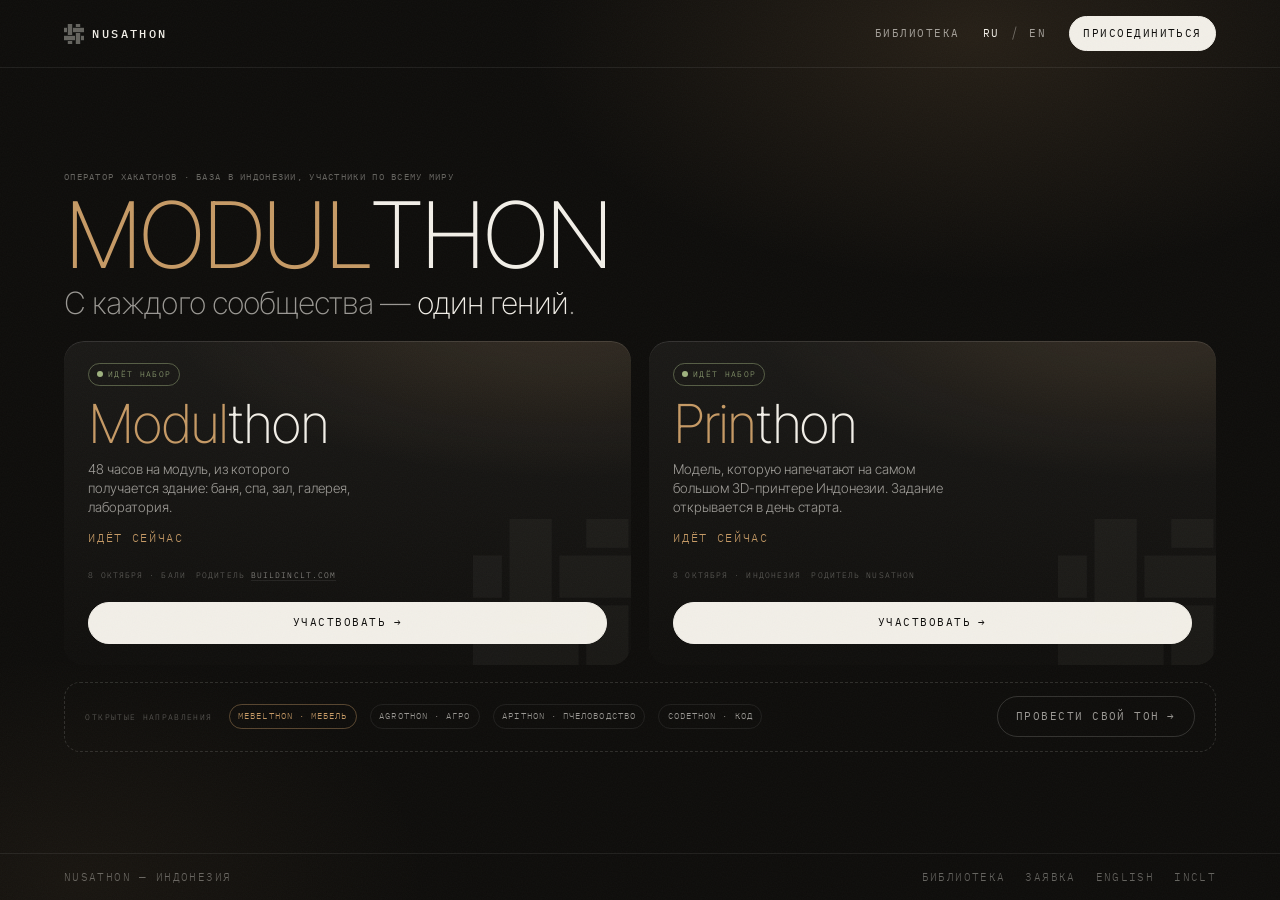
==== commit a8d16bc2: "Bring over the invitation cards Carried by hand, not force-pushed: this repository keeps the deploy " ====
--- a/index.html
+++ b/index.html
@@ -4,7 +4,7 @@
 <meta charset="utf-8">
 <meta name="viewport" content="width=device-width, initial-scale=1">
 <title>NUSATHON — оператор хакатонов, база в Индонезии</title>
-<meta name="description" content="Расписание хакатонов NUSATHON на одной оси времени: Modulthon, Printhon, Mebelthon, Rekathon, Agrothon, Apithon, Codethon. Свободные клетки открыты — заведите свой тон.">
+<meta name="description" content="Расписание хакатонов NUSATHON на одной оси времени: Modulthon, Printhon, Mebelthon, Agrothon, Apithon, Codethon. Свободные клетки открыты — заведите свой тон.">
 <link rel="canonical" href="https://nusathon.com/">
 <link rel="alternate" hreflang="ru" href="https://nusathon.com/">
 <link rel="alternate" hreflang="en" href="https://nusathon.com/en/">
@@ -61,90 +61,50 @@
       <h1 class="lede__slogan">С каждого сообщества — <em>один гений</em>.</h1>
     </div>
 
-    <!-- Окно оси. Полосы и линия «сегодня» расставляются скриптом из дат в
-         data-атрибутах строк — новый тон встаёт на место сам. -->
-    <section class="sched" data-from="2026-09-01" data-to="2026-11-30" aria-label="Расписание тонов">
-      <div class="sched__axis">
-        <span class="sched__lane">
-          <span class="sched__tick" data-at="2026-09-01">сентябрь</span>
-          <span class="sched__tick" data-at="2026-10-01">октябрь</span>
-          <span class="sched__tick" data-at="2026-11-01">ноябрь</span>
-        </span>
+    <div class="board">
+
+      <div class="cards">
+
+        <article class="card2" data-deadline="2026-10-08T09:00:00+08:00">
+          <span class="pill"><span class="pill__dot" aria-hidden="true"></span>Идёт набор</span>
+          <h2 class="card2__name"><em>Modul</em>thon</h2>
+          <p class="card2__what">48 часов на модуль, из которого получается здание: баня, спа, зал, галерея, лаборатория.</p>
+          <div class="card2__clock">
+            <span class="card2__fallback mono">8 октября 2026</span>
+          </div>
+          <p class="card2__meta">
+            <span>8 октября · Бали</span>
+            <span>родитель <a href="https://buildinclt.com" rel="noopener">buildinclt.com</a></span>
+          </p>
+          <a class="btn btn--solid" href="https://modulthon.com" rel="noopener">Участвовать <span class="btn__arrow" aria-hidden="true">→</span></a>
+        </article>
+
+        <article class="card2" data-deadline="2026-10-08T09:00:00+08:00">
+          <span class="pill"><span class="pill__dot" aria-hidden="true"></span>Идёт набор</span>
+          <h2 class="card2__name"><em>Prin</em>thon</h2>
+          <p class="card2__what">Модель, которую напечатают на самом большом 3D-принтере Индонезии. Задание открывается в день старта.</p>
+          <div class="card2__clock">
+            <span class="card2__fallback mono">8 октября 2026</span>
+          </div>
+          <p class="card2__meta">
+            <span>8 октября · Индонезия</span>
+            <span>родитель NUSATHON</span>
+          </p>
+          <a class="btn btn--solid" href="./printhon.html">Участвовать <span class="btn__arrow" aria-hidden="true">→</span></a>
+        </article>
+
       </div>
-      <span class="sched__today" hidden></span>
 
-      <article class="trow" data-prep="2026-09-08" data-start="2026-10-08">
-        <span>
-          <h3 class="trow__name"><a href="https://modulthon.com" rel="noopener"><em>Modul</em>thon</a></h3>
-          <span class="trow__parent">родитель <a href="https://buildinclt.com" rel="noopener">buildinclt.com</a></span>
-        </span>
-        <span class="trow__track"><span class="trow__bar"></span><span class="trow__when">8 окт</span></span>
-        <span class="trow__meta"><span class="trow__count" data-count="0">—</span><span class="trow__unit">участников</span></span>
-      </article>
+      <div class="open">
+        <span class="open__label">Открытые направления</span>
+        <a class="chip chip--soon" href="./apply.html">Mebelthon · мебель</a>
+        <a class="chip" href="./apply.html">Agrothon · агро</a>
+        <a class="chip" href="./apply.html">Apithon · пчеловодство</a>
+        <a class="chip" href="./apply.html">Codethon · код</a>
+        <a class="btn btn--ghost open__cta" href="./apply.html">Провести свой тон <span class="btn__arrow" aria-hidden="true">→</span></a>
+      </div>
 
-      <article class="trow" data-prep="2026-09-24" data-start="2026-10-08">
-        <span>
-          <h3 class="trow__name"><a href="./printhon.html"><em>Prin</em>thon</a></h3>
-          <span class="trow__parent">родитель NUSATHON</span>
-        </span>
-        <span class="trow__track"><span class="trow__bar"></span><span class="trow__when">8 окт</span></span>
-        <span class="trow__meta"><span class="trow__count" data-count="0">—</span><span class="trow__unit">участников</span></span>
-      </article>
-
-      <article class="trow trow--vacant">
-        <span>
-          <h3 class="trow__name"><a href="./apply.html"><em>Mebel</em>thon</a></h3>
-          <span class="trow__parent">родитель <a href="https://buildinclt.com" rel="noopener">buildinclt.com</a></span>
-        </span>
-        <span class="trow__track"><span class="trow__ghost">дата назначается</span></span>
-        <span class="trow__meta"><span class="trow__count" data-count="0">—</span><span class="trow__unit">участников</span></span>
-      </article>
-
-      <article class="trow trow--vacant">
-        <span>
-          <h3 class="trow__name"><a href="./apply.html"><em>Reka</em>thon</a></h3>
-          <span class="trow__parent">родитель <a href="https://buildinclt.com" rel="noopener">buildinclt.com</a></span>
-        </span>
-        <span class="trow__track"><span class="trow__ghost">дата назначается</span></span>
-        <span class="trow__meta"><span class="trow__count" data-count="0">—</span><span class="trow__unit">участников</span></span>
-      </article>
-
-      <article class="trow trow--vacant">
-        <span>
-          <h3 class="trow__name"><a href="./apply.html"><em>Agro</em>thon</a></h3>
-          <span class="trow__parent">ищем родителя</span>
-        </span>
-        <span class="trow__track"><span class="trow__ghost">клетка свободна</span></span>
-        <span class="trow__meta"><span class="trow__count" data-count="0">—</span><span class="trow__unit">участников</span></span>
-      </article>
-
-      <article class="trow trow--vacant">
-        <span>
-          <h3 class="trow__name"><a href="./apply.html"><em>Api</em>thon</a></h3>
-          <span class="trow__parent">пчеловодство · ищем родителя</span>
-        </span>
-        <span class="trow__track"><span class="trow__ghost">клетка свободна</span></span>
-        <span class="trow__meta"><span class="trow__count" data-count="0">—</span><span class="trow__unit">участников</span></span>
-      </article>
-
-      <article class="trow trow--vacant">
-        <span>
-          <h3 class="trow__name"><a href="./apply.html"><em>Code</em>thon</a></h3>
-          <span class="trow__parent">ищем родителя</span>
-        </span>
-        <span class="trow__track"><span class="trow__ghost">клетка свободна</span></span>
-        <span class="trow__meta"><span class="trow__count" data-count="0">—</span><span class="trow__unit">участников</span></span>
-      </article>
-
-      <article class="trow trow--vacant trow--open">
-        <span>
-          <h3 class="trow__name"><a href="./apply.html">Ваш тон</a></h3>
-          <span class="trow__parent">станьте родителем</span>
-        </span>
-        <span class="trow__track"><span class="trow__ghost">заведите свою строку</span></span>
-        <span class="trow__meta"><span class="trow__go" aria-hidden="true">→</span></span>
-      </article>
-    </section>
+    </div>
 
   </main>
 
--- a/assets/style.css
+++ b/assets/style.css
@@ -518,169 +518,161 @@
 }
 .lede__slogan em { font-style: normal; color: var(--fg); }
 
-/* ── расписание тонов ────────────────────────────────────────────────────── */
-
-/* Не таблица дат, а одна ось на всех. Строки её делят, поэтому видно то, чего
-   в колонке с датой не увидеть: какие тоны идут внахлёст, где пусто и как
-   близко ближайший старт. Позиции считает скрипт из самих дат — новая строка
-   встаёт на место сама.
-
-   Ось — главная колонка и забирает всё свободное место; имя ограничено, иначе
-   на широком экране оно растягивается на пол-страницы, а дорожка сжимается в
-   огрызок, и весь смысл раскладки пропадает. */
-
-.sched {
-  --cols: minmax(8rem, 17rem) minmax(0, 1fr) 5.5rem;
-  --colgap: clamp(14px, 2.2vw, 40px);
+/* ── доска: два приглашения и открытые направления ───────────────────────── */
+
+/* Список строк информировал, но не звал: живой тон выглядел ровно как мёртвый,
+   действия не было ни одного, а пустые строки численно забивали активные.
+   Здесь иерархия по состоянию — то, куда можно попасть прямо сейчас, занимает
+   почти весь экран и заканчивается кнопкой; всё остальное сжато в одну строку
+   внизу. */
+
+.board {
+  display: grid;
+  gap: clamp(12px, 1.8vh, 22px);
+  min-height: 0;
+}
+
+.cards {
+  display: grid;
+  grid-template-columns: repeat(auto-fit, minmax(min(100%, 320px), 1fr));
+  gap: clamp(12px, 1.4vw, 22px);
+  min-height: 0;
+}
+
+.card2 {
   position: relative;
-  min-height: 0;
-}
-
-.sched__axis {
-  display: grid;
-  grid-template-columns: var(--cols);
-  gap: var(--colgap);
-  height: clamp(16px, 2.3vh, 26px);
-}
-.sched__lane { grid-column: 2; position: relative; border-bottom: 1px solid var(--line-2); }
-.sched__tick {
-  position: absolute; bottom: 6px; transform: translateX(-50%);
-}
-.sched__tick:first-child {
-  transform: none;
-}
-.sched__tick:first-child::after { left: 0; }
-.sched__tick {
-  font-family: var(--mono); font-size: 9px; letter-spacing: 0.16em;
-  text-transform: uppercase; color: var(--muted-2); white-space: nowrap;
-}
-.sched__tick::after {
-  content: ""; position: absolute; left: 50%; top: 100%;
-  width: 1px; height: 6px; background: var(--line);
-}
-
-/* Линия «сегодня» — то, что превращает набор полосок в расписание: всё, что
-   слева от неё, уже позади. Ставится скриптом в пикселях, потому что должна
-   попасть внутрь колонки оси, а не всей строки. */
-.sched__today {
-  position: absolute; top: clamp(14px, 2vh, 20px); bottom: 0; width: 1px;
-  background: linear-gradient(180deg, var(--wood) 0%, rgba(198,154,101,0.15) 100%);
-  pointer-events: none; z-index: 2;
-}
-.sched__today::before {
-  content: "сегодня"; position: absolute; top: -13px; left: 50%;
-  transform: translateX(-50%);
-  font-family: var(--mono); font-size: 8.5px; letter-spacing: 0.16em;
-  text-transform: uppercase; color: var(--wood);
-}
-
-/* ── строка ──────────────────────────────────────────────────────────────── */
-
-.trow {
-  position: relative;
-  display: grid;
-  grid-template-columns: var(--cols);
-  gap: var(--colgap);
+  overflow: hidden;
+  display: flex;
+  flex-direction: column;
+  gap: clamp(8px, 1.3vh, 16px);
+  padding: clamp(16px, 2.4vh, 30px) clamp(16px, 1.9vw, 30px);
+  border-radius: 20px;
+  /* Свет по верхней грани — выпуклость; тень снизу на чёрном читалась бы
+     грязью. Второй слой — тёплое зарево из угла, чтобы карточка не была
+     плоской заливкой. */
+  background:
+    radial-gradient(120% 90% at 88% -10%, rgba(198,154,101,0.16), transparent 58%),
+    linear-gradient(180deg, rgba(242,239,232,0.055), rgba(242,239,232,0.012));
+  box-shadow: inset 0 1px 0 rgba(242,239,232,0.12);
+  transition: box-shadow 0.45s var(--ease), transform 0.45s var(--ease);
+}
+.card2:hover {
+  transform: translateY(-2px);
+  box-shadow: inset 0 1px 0 rgba(242,239,232,0.22), 0 0 40px rgba(198,154,101,0.12);
+}
+
+/* Знак семейства водяным знаком: даёт карточке глубину и не спорит с текстом. */
+.card2::after {
+  content: "";
+  position: absolute;
+  right: -6%;
+  bottom: -14%;
+  width: clamp(120px, 15vw, 210px);
+  aspect-ratio: 1;
+  background: currentColor;
+  opacity: 0.04;
+  pointer-events: none;
+  -webkit-mask: url("./logo.svg") center / contain no-repeat;
+          mask: url("./logo.svg") center / contain no-repeat;
+}
+
+.pill {
+  align-self: start;
+  display: inline-flex;
   align-items: center;
-  padding: clamp(5px, 0.85vh, 15px) clamp(10px, 1.2vw, 18px);
-  margin-inline: clamp(-10px, -1.2vw, -18px);
-  border-radius: 12px;
-  /* Объём на чёрном делается светом сверху, а не тенью снизу: волосок света
-     по верхней грани и уход в темноту читаются как выпуклость, тень — как
-     грязь под элементом. */
-  background: linear-gradient(180deg, rgba(242,239,232,0.045), rgba(242,239,232,0.008));
-  box-shadow: inset 0 1px 0 rgba(242,239,232,0.08);
-  transition: background 0.4s var(--ease), box-shadow 0.4s var(--ease);
-}
-.trow + .trow { margin-top: clamp(2px, 0.55vh, 7px); }
-.trow:hover {
-  background: linear-gradient(180deg, rgba(242,239,232,0.10), rgba(242,239,232,0.02));
-  box-shadow: inset 0 1px 0 rgba(242,239,232,0.18);
-}
-.trow--vacant { background: none; box-shadow: inset 0 1px 0 rgba(242,239,232,0.035); }
-.trow--vacant:hover { background: linear-gradient(180deg, rgba(242,239,232,0.05), transparent); }
-
-.trow__name { margin: 0; font-weight: 300; letter-spacing: -0.025em; line-height: 1.08;
-              font-size: clamp(15px, min(1.75vw, 2.6vh), 27px); }
-.trow__name a { color: inherit; text-decoration: none; transition: color 0.3s var(--ease); }
-.trow__name em { font-style: normal; color: var(--wood); }
-.trow__name a:hover { color: var(--wood); }
-.trow--vacant .trow__name { color: var(--muted); }
-.trow__parent { display: block; margin-top: clamp(2px, 0.4vh, 4px); font-family: var(--mono);
-                font-size: clamp(8px, 0.66vw, 9.5px); letter-spacing: 0.13em;
-                text-transform: uppercase; color: var(--muted-2); }
-.trow__parent a { color: var(--muted); text-decoration: none; border-bottom: 1px solid var(--line-2); }
-.trow__parent a:hover { color: var(--wood); border-bottom-color: var(--wood); }
-
-/* ── дорожка и полоса ────────────────────────────────────────────────────── */
-
-.trow__track {
-  position: relative;
-  height: clamp(8px, 1.25vh, 12px);
+  gap: 0.6em;
+  padding: 0.45em 0.9em;
+  border: 1px solid rgba(159,178,127,0.45);
   border-radius: 999px;
-  background: rgba(0,0,0,0.4);
-  box-shadow: inset 0 1px 2px rgba(0,0,0,0.55), inset 0 -1px 0 rgba(242,239,232,0.05);
-}
-.trow--vacant .trow__track {
-  background: none; box-shadow: none;
-  border: 1px dashed rgba(242,239,232,0.12);
-}
-.trow__bar {
-  position: absolute; top: 2px; bottom: 2px;
-  border-radius: 999px;
-  background: linear-gradient(90deg, rgba(142,97,61,0.75), var(--wood) 88%, #e7c79a);
-  box-shadow: 0 0 14px rgba(198,154,101,0.4);
-  transition: box-shadow 0.4s var(--ease);
-}
-.trow:hover .trow__bar { box-shadow: 0 0 24px rgba(198,154,101,0.7); }
-/* День старта — правый конец полосы и самая важная точка всей строки. */
-.trow__bar::after {
-  content: ""; position: absolute; right: -4px; top: 50%;
-  width: clamp(9px, 1.4vh, 13px); aspect-ratio: 1;
-  transform: translateY(-50%); border-radius: 50%;
-  background: var(--fg); box-shadow: 0 0 12px rgba(242,239,232,0.55);
-}
-.trow__when {
-  position: absolute; top: calc(100% + 3px); transform: translateX(-50%);
+  font-family: var(--mono);
+  font-size: clamp(8px, 0.66vw, 9.5px);
+  letter-spacing: 0.16em;
+  text-transform: uppercase;
+  color: var(--leaf);
+}
+.pill__dot {
+  width: 6px; height: 6px; border-radius: 50%;
+  background: var(--leaf);
+  box-shadow: 0 0 0 0 rgba(159,178,127,0.6);
+  animation: pulse 2.4s var(--ease) infinite;
+}
+@keyframes pulse {
+  70%  { box-shadow: 0 0 0 7px rgba(159,178,127,0); }
+  100% { box-shadow: 0 0 0 0 rgba(159,178,127,0); }
+}
+
+.card2__name {
+  margin: 0;
+  font-weight: 200;
+  font-size: clamp(28px, min(4.2vw, 6vh), 66px);
+  line-height: 0.95;
+  letter-spacing: -0.04em;
+}
+.card2__name em { font-style: normal; color: var(--wood); }
+.card2__what {
+  margin: 0;
+  color: var(--muted);
+  max-width: 34ch;
+  font-size: clamp(13px, min(1.05vw, 1.8vh), 17px);
+  line-height: 1.4;
+}
+
+/* Отсчёт — то, что превращает «когда-нибудь» в «через двадцать девять дней». */
+.card2__clock { display: flex; gap: clamp(14px, 1.8vw, 30px); margin-top: auto; }
+.card2__cell b {
+  display: block; font-weight: 200;
+  font-size: clamp(24px, min(3vw, 4.6vh), 52px);
+  line-height: 1; letter-spacing: -0.04em; color: var(--fg);
+  font-variant-numeric: tabular-nums;
+}
+.card2__cell small {
+  font-family: var(--mono); font-size: clamp(7.5px, 0.6vw, 9px);
+  letter-spacing: 0.15em; text-transform: uppercase; color: var(--muted-2);
+}
+.card2__meta {
+  display: flex; flex-wrap: wrap; gap: 0.5em 1.2em;
   font-family: var(--mono); font-size: clamp(8px, 0.66vw, 9.5px);
-  letter-spacing: 0.12em; text-transform: uppercase; color: var(--fg); white-space: nowrap;
-}
-.trow__ghost {
-  position: absolute; inset: 0; display: grid; place-items: center;
-  font-family: var(--mono); font-size: clamp(7.5px, 0.62vw, 9px);
+  letter-spacing: 0.13em; text-transform: uppercase; color: var(--muted-2);
+}
+.card2__meta a { color: var(--muted); text-decoration: none; border-bottom: 1px solid var(--line-2); }
+.card2__meta a:hover { color: var(--wood); border-bottom-color: var(--wood); }
+
+/* Кнопка во всю ширину карточки: на неё нельзя не наткнуться, и она одна. */
+.card2 .btn {
+  justify-content: center;
+  width: 100%;
+  padding: clamp(0.8em, 1.5vh, 1.1em) 1.5em;
+}
+
+/* ── открытые направления ────────────────────────────────────────────────── */
+
+.open {
+  display: flex;
+  flex-wrap: wrap;
+  align-items: center;
+  gap: clamp(8px, 1vw, 14px);
+  padding: clamp(10px, 1.5vh, 18px) clamp(14px, 1.6vw, 22px);
+  border-radius: 16px;
+  border: 1px dashed rgba(242,239,232,0.14);
+}
+.open__label {
+  font-family: var(--mono); font-size: clamp(8px, 0.66vw, 9.5px);
   letter-spacing: 0.16em; text-transform: uppercase; color: var(--muted-2);
-}
-
-/* ── счётчик ─────────────────────────────────────────────────────────────── */
-
-.trow__meta { display: grid; justify-items: end; gap: 1px; }
-.trow__count { font-family: var(--mono); font-size: clamp(13px, 1.7vh, 18px);
-               color: var(--fg); font-variant-numeric: tabular-nums; }
-.trow__count[data-count="0"] { color: var(--muted-2); }
-.trow__unit { font-family: var(--mono); font-size: clamp(7.5px, 0.6vw, 9px);
-              letter-spacing: 0.13em; text-transform: uppercase; color: var(--muted-2); }
-.trow__go { font-family: var(--mono); font-size: 15px; color: var(--wood);
-            display: inline-block; transition: transform 0.4s var(--ease); }
-.trow--open:hover .trow__go { transform: translateX(4px); }
-
-/* Восемь строк с осью времени на телефоне честно не помещаются, а сжимать их
-   дальше значит сделать нечитаемыми. Там страница прокручивается — это меньшее
-   зло, чем шрифт в восемь пикселей. */
-@media (max-width: 900px), (max-height: 640px) {
-  .screen { overflow: auto; }
-  .stage { height: auto; min-height: 100svh; overflow: visible; }
-  .one { justify-content: flex-start; }
-  .sched { --cols: minmax(0, 1fr) auto; }
-  /* Отрицательные поля — приём для широкого экрана: там подложка строки
-     заходит в поля страницы. На телефоне полей почти нет, и этот же приём
-     вылезает за край. */
-  .trow { margin-inline: 0; }
-  .sched__axis { display: none; }
-  .sched__today { display: none; }
-  .trow { row-gap: 16px; }
-  .trow__track { grid-column: 1 / -1; }
-  .trow__when { top: calc(100% + 4px); }
-}
+  margin-right: 0.4em;
+}
+.chip {
+  display: inline-flex; align-items: center; gap: 0.5em;
+  padding: 0.5em 0.95em;
+  border: 1px solid var(--line-2); border-radius: 999px;
+  color: var(--muted); text-decoration: none;
+  font-family: var(--mono); font-size: clamp(8.5px, 0.7vw, 10px);
+  letter-spacing: 0.12em; text-transform: uppercase;
+  transition: border-color 0.3s var(--ease), color 0.3s var(--ease), background 0.3s var(--ease);
+}
+.chip:hover { border-color: var(--wood); color: var(--fg); background: rgba(198,154,101,0.08); }
+.chip--soon { border-style: solid; color: var(--wood); border-color: rgba(198,154,101,0.4); }
+.open__cta { margin-left: auto; }
+@media (max-width: 720px) { .open__cta { margin-left: 0; width: 100%; justify-content: center; } }
 
 /* ── библиотека ─────────────────────────────────────────────────────────── */
 
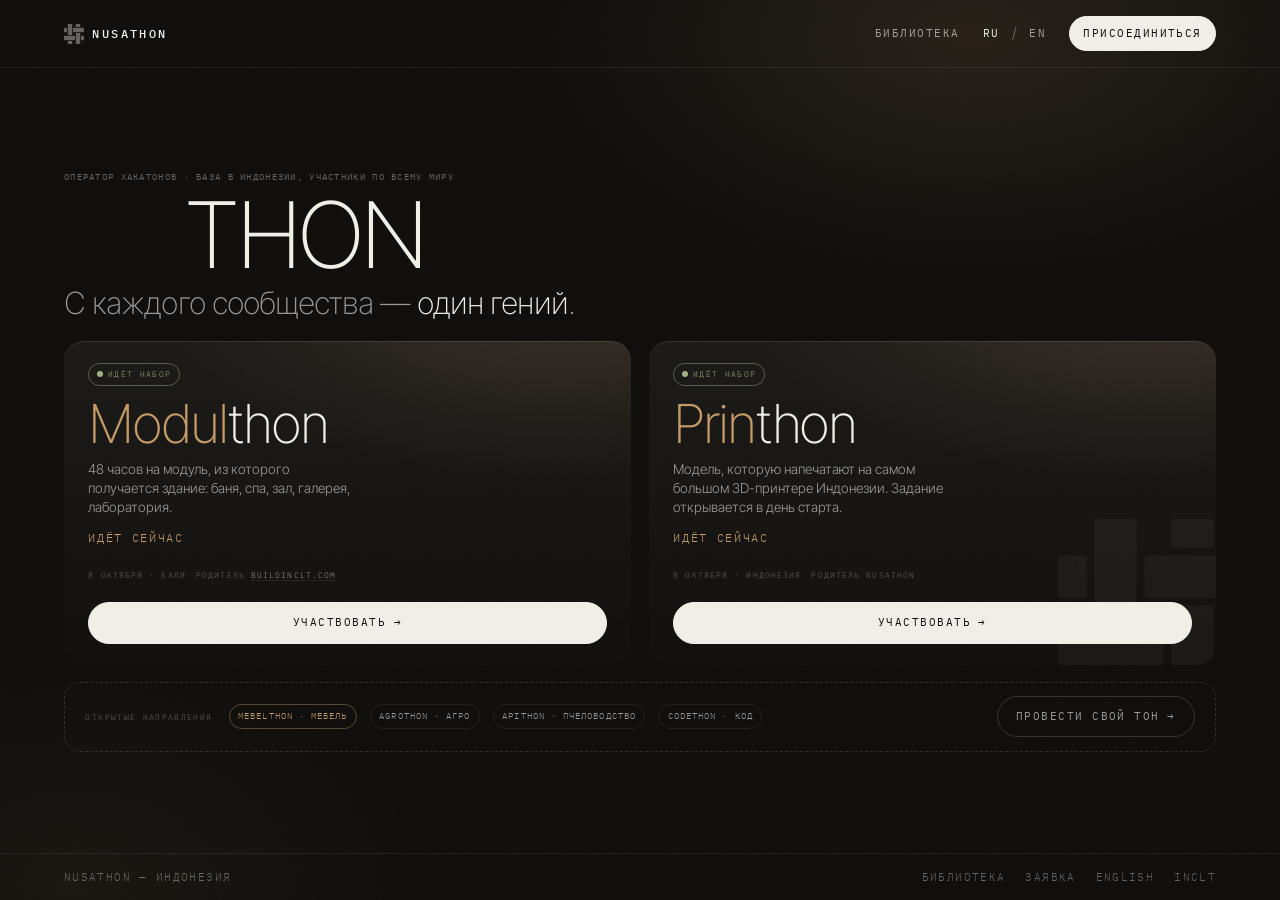
==== commit 688977d0: "Bring over the module animation Co-Authored-By: Claude Opus 5 <noreply@anthropic.com>" ====
--- a/index.html
+++ b/index.html
@@ -66,6 +66,18 @@
       <div class="cards">
 
         <article class="card2" data-deadline="2026-10-08T09:00:00+08:00">
+        <svg class="mod-anim" viewBox="58 108 148 200" aria-hidden="true" focusable="false">
+      <g class="mod">
+        <polygon class="mod__p" style="--n:0"   points="62,208 132,246 132,304 62,266"/>
+        <polygon class="mod__p" style="--n:1" points="132,246 202,208 202,266 132,304"/>
+        <polygon class="mod__p mod__p--top" style="--n:2" points="132,170 202,208 132,246 62,208"/>
+      </g>
+      <g class="mod">
+        <polygon class="mod__p" style="--n:3"   points="62,150 132,188 132,246 62,208"/>
+        <polygon class="mod__p" style="--n:4" points="132,188 202,150 202,208 132,246"/>
+        <polygon class="mod__p mod__p--top" style="--n:5" points="132,112 202,150 132,188 62,150"/>
+      </g>
+        </svg>
           <span class="pill"><span class="pill__dot" aria-hidden="true"></span>Идёт набор</span>
           <h2 class="card2__name"><em>Modul</em>thon</h2>
           <p class="card2__what">48 часов на модуль, из которого получается здание: баня, спа, зал, галерея, лаборатория.</p>
--- a/assets/style.css
+++ b/assets/style.css
@@ -186,14 +186,75 @@
 }
 .hero__title em { font-style: normal; color: var(--wood); }
 
-/* Половина слова, которая меняется: -THON стоит, к нему приставляется всё
-   остальное. */
+/* ── смена имени в знаке ─────────────────────────────────────────────────── */
+
+/* -THON стоит неподвижно, меняется только приставка. Три вещи, ради которых
+   это написано подробнее, чем «сменить текст»:
+
+   1. Буквы уходят и приходят по одной, с задержкой по индексу. Одновременная
+      смена читается как подмена картинки; волна читается как набор — что и
+      происходит, слой за слоем, как в самой панели.
+   2. Ширина приставки анимируется отдельно. Слова разной длины (API — три
+      буквы, HACKA — пять), и без этого -THON дёргался бы влево-вправо на
+      каждой смене, а он обязан стоять как вкопанный.
+   3. Приходящая буква вспыхивает светлее и садится в древесный. Это занимает
+      треть секунды и делает смену событием, а не морганием. */
+
 .hero__cycle {
-  display: inline-block;
+  display: inline-flex;
+  position: relative;
   color: var(--wood);
-  transition: opacity 0.4s var(--ease), transform 0.4s var(--ease);
-}
-.hero__cycle[data-out] { opacity: 0; transform: translateY(-0.12em); }
+  perspective: 620px;                    /* без него поворот букв плоский */
+  transition: width 0.52s var(--ease);
+  will-change: width;
+  /* Без этого заданная ширина не работает вовсе: у флекс-элемента min-width
+     равен auto, то есть содержимому, и коробка всегда шире назначенного —
+     ширине нечего анимировать, а -THON дёргается на каждой смене. */
+  min-width: 0;
+  /* Пока коробка едет к новой ширине, буквы длиннее её и лезли бы под -THON.
+     clip вместо hidden — с запасом по вертикали, чтобы поворот и подъём букв
+     остались видны, а горизонтальный вылет обрезался. */
+  overflow: clip;
+  overflow-clip-margin: 0.55em;
+  /* Запас на случай, где overflow-clip-margin не поддержан (Safari до 16):
+     там clip режет по границе поля, и подъём букв срезало бы. Внутренний
+     отступ поднимает границу, отрицательное поле возвращает раскладку на
+     место — вертикального сдвига не остаётся. */
+  padding-block: 0.55em;
+  margin-block: -0.55em;
+}
+.hero__cycle > span { display: inline-block; transform-origin: 50% 100%; }
+
+/* Невидимый двойник: по нему меряется ширина следующего слова до того, как
+   оно появится на экране. Иначе ширину не к чему анимировать. */
+.hero__ghost {
+  position: fixed; left: -9999px; top: 0;
+  visibility: hidden; pointer-events: none; white-space: pre;
+}
+
+.cyc-out { animation: cyc-out 0.30s cubic-bezier(0.4, 0, 1, 1) forwards;
+           animation-delay: calc(var(--i) * 26ms); }
+.cyc-in  { animation: cyc-in 0.48s var(--ease) backwards;
+           animation-delay: calc(var(--i) * 32ms); }
+
+@keyframes cyc-out {
+  to { opacity: 0; transform: translateY(-0.34em) rotateX(72deg); }
+}
+@keyframes cyc-in {
+  0%   { opacity: 0; transform: translateY(0.36em) rotateX(-74deg); }
+  55%  { opacity: 1; color: #f4e0c0; text-shadow: 0 0 26px rgba(240, 214, 170, 0.55); }
+  100% { opacity: 1; transform: none; color: var(--wood); text-shadow: none; }
+}
+
+/* Тем, кто просил меньше движения, семейство всё равно нужно показать —
+   поэтому слова продолжают меняться, но просто проступают. */
+@media (prefers-reduced-motion: reduce) {
+  .hero__cycle { transition: none; }
+  .cyc-out { animation: cyc-fade-out 0.2s linear forwards; animation-delay: 0s; }
+  .cyc-in  { animation: cyc-fade-in 0.2s linear backwards; animation-delay: 0s; }
+  @keyframes cyc-fade-out { to { opacity: 0; } }
+  @keyframes cyc-fade-in { from { opacity: 0; } }
+}
 
 .hero__lede {
   max-width: 52ch;
@@ -518,6 +579,69 @@
 }
 .lede__slogan em { font-style: normal; color: var(--fg); }
 
+/* ── сборка модуля в карточке ────────────────────────────────────────────── */
+
+/* Карточка Modulthon рассказывает про модуль, из которого получается здание,
+   — и рисунок говорит ровно это: грани приходят по одной, складываются в
+   объём, на него встаёт второй, оба уходят, всё повторяется. Шесть граней,
+   один набор ключевых кадров, разница только в задержке.
+
+   Лежит за текстом и приглушён: это фон, а не иллюстрация, и спорить с
+   заголовком он не должен. */
+
+.mod-anim {
+  position: absolute;
+  /* Справа от текста и выше кнопки: описание занимает левую половину,
+     кнопка — весь низ, свободен правый верх. */
+  right: clamp(10px, 1.6vw, 26px);
+  top: 30%;
+  width: clamp(96px, 11vw, 152px);
+  height: auto;
+  pointer-events: none;
+  z-index: 0;
+}
+/* Содержимое карточки поднимается над рисунком. */
+.card2 > *:not(.mod-anim) { position: relative; z-index: 1; }
+
+.mod__p {
+  fill: rgba(198, 154, 101, 0.10);
+  stroke: var(--wood);
+  stroke-width: 1.4;
+  stroke-linejoin: round;
+  opacity: 0;
+  transform-box: fill-box;
+  transform-origin: 50% 100%;
+  animation: mod-piece 7.6s var(--ease) infinite;
+  animation-delay: calc(var(--n) * 0.42s);
+}
+/* Верхняя грань — перекрытие: светлее, чтобы объём читался. */
+.mod__p--top { fill: rgba(198, 154, 101, 0.2); stroke-width: 1.6; }
+
+@keyframes mod-piece {
+  0%   { opacity: 0; transform: translateY(16px) scale(0.96); }
+  9%   { opacity: 0.6; transform: none; }
+  58%  { opacity: 0.6; transform: none; }
+  70%  { opacity: 0; transform: translateY(-12px); }
+  100% { opacity: 0; transform: translateY(16px) scale(0.96); }
+}
+
+/* Просьбу о меньшем движении уважаем, но картинку не отбираем: модуль просто
+   стоит собранным. */
+@media (prefers-reduced-motion: reduce) {
+  .mod__p { animation: none; opacity: 0.6; transform: none; }
+}
+
+/* На узкой карточке описание занимает всю ширину, поэтому рисунок
+   привязывается к низу — к строке отсчёта, где место есть всегда, сколько бы
+   строк ни занял текст выше. */
+@media (max-width: 900px) {
+  .mod-anim {
+    top: auto;
+    bottom: clamp(76px, 13vh, 116px);
+    width: clamp(80px, 24vw, 112px);
+  }
+}
+
 /* ── доска: два приглашения и открытые направления ───────────────────────── */
 
 /* Список строк информировал, но не звал: живой тон выглядел ровно как мёртвый,
@@ -562,6 +686,12 @@
 }
 
 /* Знак семейства водяным знаком: даёт карточке глубину и не спорит с текстом. */
+.card2:has(.mod-anim)::after { content: none; }
+/* Текст не должен дорастать до колонки с рисунком ни при какой длине и ни на
+   какой ширине — иначе однажды его туда занесёт переводом или правкой. */
+.card2:has(.mod-anim) .card2__what {
+  max-width: min(34ch, calc(100% - clamp(90px, 13vw, 175px)));
+}
 .card2::after {
   content: "";
   position: absolute;
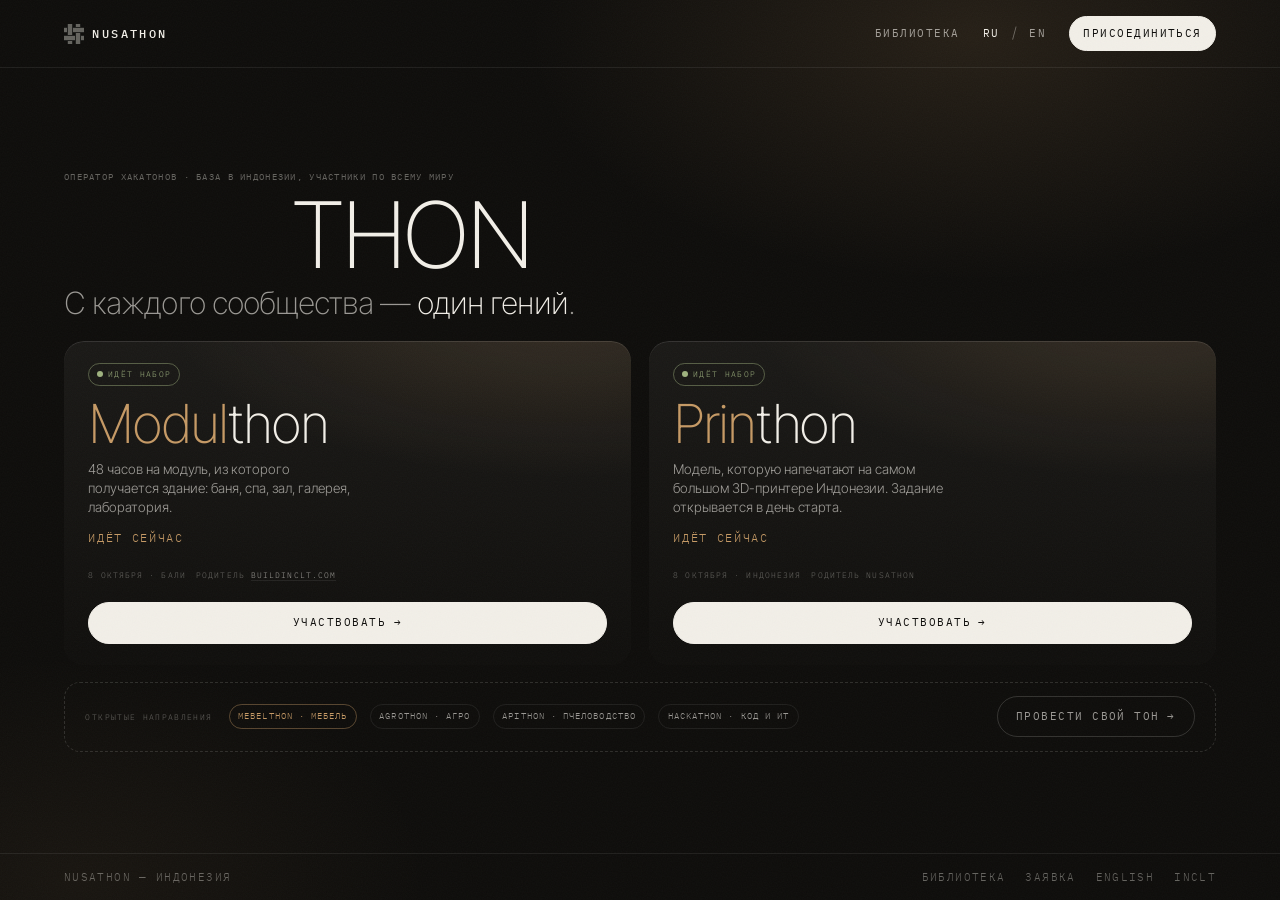
==== commit e13e0a3a: "Send applications to the group, and require a contact to answer on Co-Authored-By: Claude Opus 5 <no" ====
--- a/index.html
+++ b/index.html
@@ -4,7 +4,7 @@
 <meta charset="utf-8">
 <meta name="viewport" content="width=device-width, initial-scale=1">
 <title>NUSATHON — оператор хакатонов, база в Индонезии</title>
-<meta name="description" content="Расписание хакатонов NUSATHON на одной оси времени: Modulthon, Printhon, Mebelthon, Agrothon, Apithon, Codethon. Свободные клетки открыты — заведите свой тон.">
+<meta name="description" content="Расписание хакатонов NUSATHON на одной оси времени: Modulthon, Printhon, Mebelthon, Agrothon, Apithon, Hackathon. Свободные клетки открыты — заведите свой тон.">
 <link rel="canonical" href="https://nusathon.com/">
 <link rel="alternate" hreflang="ru" href="https://nusathon.com/">
 <link rel="alternate" hreflang="en" href="https://nusathon.com/en/">
@@ -66,7 +66,7 @@
       <div class="cards">
 
         <article class="card2" data-deadline="2026-10-08T09:00:00+08:00">
-        <svg class="mod-anim" viewBox="58 108 148 200" aria-hidden="true" focusable="false">
+        <svg class="card-art mod-anim" viewBox="58 108 148 200" aria-hidden="true" focusable="false">
       <g class="mod">
         <polygon class="mod__p" style="--n:0"   points="62,208 132,246 132,304 62,266"/>
         <polygon class="mod__p" style="--n:1" points="132,246 202,208 202,266 132,304"/>
@@ -92,6 +92,58 @@
         </article>
 
         <article class="card2" data-deadline="2026-10-08T09:00:00+08:00">
+        <svg class="card-art mdl-anim" viewBox="4 4 152 152" aria-hidden="true" focusable="false">
+          <polygon class="mdl__f" style="--n:0" points="104.8,31.3 108.8,38.0 141.9,78.4"/>
+          <polygon class="mdl__f" style="--n:1" points="104.8,31.3 51.2,25.6 48.7,58.2"/>
+          <polygon class="mdl__f" style="--n:2" points="108.8,38.0 55.2,69.2 111.3,101.8"/>
+          <polygon class="mdl__f" style="--n:3" points="55.2,69.2 51.2,25.6 18.1,81.6"/>
+          <polygon class="mdl__f" style="--n:4" points="108.8,134.4 111.3,101.8 55.2,128.7"/>
+          <polygon class="mdl__f" style="--n:5" points="108.8,134.4 104.8,90.8 51.2,122.0"/>
+          <polygon class="mdl__f" style="--n:6" points="104.8,90.8 48.7,58.2 51.2,122.0"/>
+          <polygon class="mdl__f" style="--n:7" points="55.2,128.7 51.2,122.0 18.1,81.6"/>
+          <line class="mdl__e" style="--n:0" pathLength="1" x1="104.8" y1="31.3" x2="108.8" y2="38.0"/>
+          <line class="mdl__e" style="--n:1" pathLength="1" x1="104.8" y1="31.3" x2="141.9" y2="78.4"/>
+          <line class="mdl__e" style="--n:2" pathLength="1" x1="104.8" y1="31.3" x2="104.8" y2="90.8"/>
+          <line class="mdl__e" style="--n:3" pathLength="1" x1="104.8" y1="31.3" x2="51.2" y2="25.6"/>
+          <line class="mdl__e" style="--n:4" pathLength="1" x1="104.8" y1="31.3" x2="48.7" y2="58.2"/>
+          <line class="mdl__e mdl__e--back" style="--n:5" pathLength="1" x1="108.8" y1="38.0" x2="141.9" y2="78.4"/>
+          <line class="mdl__e mdl__e--back" style="--n:6" pathLength="1" x1="108.8" y1="38.0" x2="55.2" y2="69.2"/>
+          <line class="mdl__e mdl__e--back" style="--n:7" pathLength="1" x1="108.8" y1="38.0" x2="111.3" y2="101.8"/>
+          <line class="mdl__e mdl__e--back" style="--n:8" pathLength="1" x1="108.8" y1="38.0" x2="51.2" y2="25.6"/>
+          <line class="mdl__e" style="--n:9" pathLength="1" x1="141.9" y1="78.4" x2="108.8" y2="134.4"/>
+          <line class="mdl__e mdl__e--back" style="--n:10" pathLength="1" x1="141.9" y1="78.4" x2="111.3" y2="101.8"/>
+          <line class="mdl__e" style="--n:11" pathLength="1" x1="141.9" y1="78.4" x2="104.8" y2="90.8"/>
+          <line class="mdl__e mdl__e--back" style="--n:12" pathLength="1" x1="55.2" y1="69.2" x2="111.3" y2="101.8"/>
+          <line class="mdl__e mdl__e--back" style="--n:13" pathLength="1" x1="55.2" y1="69.2" x2="51.2" y2="25.6"/>
+          <line class="mdl__e mdl__e--back" style="--n:14" pathLength="1" x1="55.2" y1="69.2" x2="55.2" y2="128.7"/>
+          <line class="mdl__e mdl__e--back" style="--n:15" pathLength="1" x1="55.2" y1="69.2" x2="18.1" y2="81.6"/>
+          <line class="mdl__e mdl__e--back" style="--n:16" pathLength="1" x1="108.8" y1="134.4" x2="111.3" y2="101.8"/>
+          <line class="mdl__e" style="--n:17" pathLength="1" x1="108.8" y1="134.4" x2="104.8" y2="90.8"/>
+          <line class="mdl__e mdl__e--back" style="--n:18" pathLength="1" x1="108.8" y1="134.4" x2="55.2" y2="128.7"/>
+          <line class="mdl__e" style="--n:19" pathLength="1" x1="108.8" y1="134.4" x2="51.2" y2="122.0"/>
+          <line class="mdl__e mdl__e--back" style="--n:20" pathLength="1" x1="111.3" y1="101.8" x2="55.2" y2="128.7"/>
+          <line class="mdl__e" style="--n:21" pathLength="1" x1="104.8" y1="90.8" x2="48.7" y2="58.2"/>
+          <line class="mdl__e" style="--n:22" pathLength="1" x1="104.8" y1="90.8" x2="51.2" y2="122.0"/>
+          <line class="mdl__e" style="--n:23" pathLength="1" x1="51.2" y1="25.6" x2="48.7" y2="58.2"/>
+          <line class="mdl__e" style="--n:24" pathLength="1" x1="51.2" y1="25.6" x2="18.1" y2="81.6"/>
+          <line class="mdl__e" style="--n:25" pathLength="1" x1="48.7" y1="58.2" x2="51.2" y2="122.0"/>
+          <line class="mdl__e" style="--n:26" pathLength="1" x1="48.7" y1="58.2" x2="18.1" y2="81.6"/>
+          <line class="mdl__e" style="--n:27" pathLength="1" x1="55.2" y1="128.7" x2="51.2" y2="122.0"/>
+          <line class="mdl__e mdl__e--back" style="--n:28" pathLength="1" x1="55.2" y1="128.7" x2="18.1" y2="81.6"/>
+          <line class="mdl__e" style="--n:29" pathLength="1" x1="51.2" y1="122.0" x2="18.1" y2="81.6"/>
+          <circle class="mdl__v" style="--n:0" cx="104.8" cy="31.3" r="2.6"/>
+          <circle class="mdl__v mdl__v--back" style="--n:1" cx="108.8" cy="38.0" r="2.6"/>
+          <circle class="mdl__v" style="--n:2" cx="141.9" cy="78.4" r="2.6"/>
+          <circle class="mdl__v mdl__v--back" style="--n:3" cx="55.2" cy="69.2" r="2.6"/>
+          <circle class="mdl__v" style="--n:4" cx="108.8" cy="134.4" r="2.6"/>
+          <circle class="mdl__v mdl__v--back" style="--n:5" cx="111.3" cy="101.8" r="2.6"/>
+          <circle class="mdl__v" style="--n:6" cx="104.8" cy="90.8" r="2.6"/>
+          <circle class="mdl__v mdl__v--back" style="--n:7" cx="51.2" cy="25.6" r="2.6"/>
+          <circle class="mdl__v" style="--n:8" cx="48.7" cy="58.2" r="2.6"/>
+          <circle class="mdl__v mdl__v--back" style="--n:9" cx="55.2" cy="128.7" r="2.6"/>
+          <circle class="mdl__v" style="--n:10" cx="51.2" cy="122.0" r="2.6"/>
+          <circle class="mdl__v" style="--n:11" cx="18.1" cy="81.6" r="2.6"/>
+        </svg>
           <span class="pill"><span class="pill__dot" aria-hidden="true"></span>Идёт набор</span>
           <h2 class="card2__name"><em>Prin</em>thon</h2>
           <p class="card2__what">Модель, которую напечатают на самом большом 3D-принтере Индонезии. Задание открывается в день старта.</p>
@@ -112,7 +164,7 @@
         <a class="chip chip--soon" href="./apply.html">Mebelthon · мебель</a>
         <a class="chip" href="./apply.html">Agrothon · агро</a>
         <a class="chip" href="./apply.html">Apithon · пчеловодство</a>
-        <a class="chip" href="./apply.html">Codethon · код</a>
+        <a class="chip" href="./apply.html">Hackathon · код и ИТ</a>
         <a class="btn btn--ghost open__cta" href="./apply.html">Провести свой тон <span class="btn__arrow" aria-hidden="true">→</span></a>
       </div>
 
--- a/assets/style.css
+++ b/assets/style.css
@@ -590,27 +590,38 @@
    заголовком он не должен. */
 
 .mod-anim {
-  position: absolute;
   /* Справа от текста и выше кнопки: описание занимает левую половину,
      кнопка — весь низ, свободен правый верх. */
   right: clamp(10px, 1.6vw, 26px);
   top: 30%;
   width: clamp(96px, 11vw, 152px);
+}
+/* Содержимое карточки поднимается над рисунком. Исключение — по общему
+   классу, а не по имени конкретной картинки: следующая иначе снова окажется
+   в потоке и растянет карточку. */
+.card2 > *:not(.card-art) { position: relative; z-index: 1; }
+
+/* Общее для любой графики в карточке: она лежит за текстом и не участвует в
+   раскладке. Отдельные правила задают только размер и место. */
+.card-art {
+  position: absolute;
   height: auto;
   pointer-events: none;
   z-index: 0;
 }
-/* Содержимое карточки поднимается над рисунком. */
-.card2 > *:not(.mod-anim) { position: relative; z-index: 1; }
 
 .mod__p {
   fill: rgba(198, 154, 101, 0.10);
   stroke: var(--wood);
   stroke-width: 1.4;
   stroke-linejoin: round;
-  opacity: 0;
+  opacity: 0;                        /* без курсора рисунка нет вовсе */
   transform-box: fill-box;
   transform-origin: 50% 100%;
+}
+/* Движение начинается под курсором и только там: постоянная анимация на
+   странице, где карточек несколько, тянет внимание к себе вместо кнопки. */
+.card2:hover .mod__p {
   animation: mod-piece 7.6s var(--ease) infinite;
   animation-delay: calc(var(--n) * 0.42s);
 }
@@ -627,8 +638,13 @@
 
 /* Просьбу о меньшем движении уважаем, но картинку не отбираем: модуль просто
    стоит собранным. */
+/* Просьбу о меньшем движении уважаем: под курсором объект просто проступает
+   целиком, без сборки. */
 @media (prefers-reduced-motion: reduce) {
-  .mod__p { animation: none; opacity: 0.6; transform: none; }
+  .card2:hover .mod__p,
+  .card2:hover .mdl__v,
+  .card2:hover .mdl__e,
+  .card2:hover .mdl__f { animation: none; opacity: 0.75; transform: none; stroke-dashoffset: 0; }
 }
 
 /* На узкой карточке описание занимает всю ширину, поэтому рисунок
@@ -640,6 +656,68 @@
     bottom: clamp(76px, 13vh, 116px);
     width: clamp(80px, 24vw, 112px);
   }
+}
+
+/* ── каркасная модель в карточке Printhon ────────────────────────────────── */
+
+/* Printhon — про проектирование моделей для принтера, а не про сам процесс
+   печати. Поэтому рисуется модель: вершины ставятся, рёбра прочерчиваются
+   между ними, и в готовый каркас проступают грани. Ровно то, что делает
+   участник, и ровно то, чего не показывала предыдущая версия. */
+
+.mdl-anim {
+  right: clamp(10px, 1.6vw, 26px);
+  top: 28%;
+  width: clamp(92px, 10.5vw, 146px);
+}
+
+.mdl__e { stroke: var(--wood); stroke-width: 1.2; stroke-linecap: round;
+          stroke-dasharray: 1; stroke-dashoffset: 1; opacity: 0; }
+/* Рёбра на дальней стороне тоньше и глуше — иначе каркас плоский. */
+.mdl__e--back { stroke-width: 0.8; }
+.mdl__v { fill: var(--fg); opacity: 0; }
+.mdl__v--back { fill: var(--wood); r: 1.8; }
+.mdl__f { fill: rgba(198, 154, 101, 0.14); stroke: none; opacity: 0; }
+
+/* Порядок сборки: сначала вершины, потом рёбра, в конце грани. */
+.card2:hover .mdl__v {
+  animation: mdl-vertex 7s var(--ease) infinite;
+  animation-delay: calc(var(--n) * 0.055s);
+}
+.card2:hover .mdl__e {
+  animation: mdl-edge 7s var(--ease) infinite;
+  animation-delay: calc(0.7s + var(--n) * 0.045s);
+}
+.card2:hover .mdl__f {
+  animation: mdl-face 7s var(--ease) infinite;
+  animation-delay: calc(2.2s + var(--n) * 0.07s);
+}
+
+@keyframes mdl-vertex {
+  0%   { opacity: 0; }
+  4%   { opacity: 1; }
+  72%  { opacity: 1; }
+  84%  { opacity: 0; }
+  100% { opacity: 0; }
+}
+@keyframes mdl-edge {
+  0%   { opacity: 0; stroke-dashoffset: 1; }
+  3%   { opacity: 0.9; }
+  14%  { opacity: 0.9; stroke-dashoffset: 0; }
+  66%  { opacity: 0.9; stroke-dashoffset: 0; }
+  78%  { opacity: 0; stroke-dashoffset: 0; }
+  100% { opacity: 0; stroke-dashoffset: 1; }
+}
+@keyframes mdl-face {
+  0%   { opacity: 0; }
+  8%   { opacity: 1; }
+  56%  { opacity: 1; }
+  70%  { opacity: 0; }
+  100% { opacity: 0; }
+}
+
+@media (max-width: 900px) {
+  .mdl-anim { top: auto; bottom: clamp(76px, 13vh, 116px); width: clamp(78px, 22vw, 104px); }
 }
 
 /* ── доска: два приглашения и открытые направления ───────────────────────── */
@@ -686,10 +764,10 @@
 }
 
 /* Знак семейства водяным знаком: даёт карточке глубину и не спорит с текстом. */
-.card2:has(.mod-anim)::after { content: none; }
+.card2:has(.card-art)::after { content: none; }
 /* Текст не должен дорастать до колонки с рисунком ни при какой длине и ни на
    какой ширине — иначе однажды его туда занесёт переводом или правкой. */
-.card2:has(.mod-anim) .card2__what {
+.card2:has(.card-art) .card2__what {
   max-width: min(34ch, calc(100% - clamp(90px, 13vw, 175px)));
 }
 .card2::after {
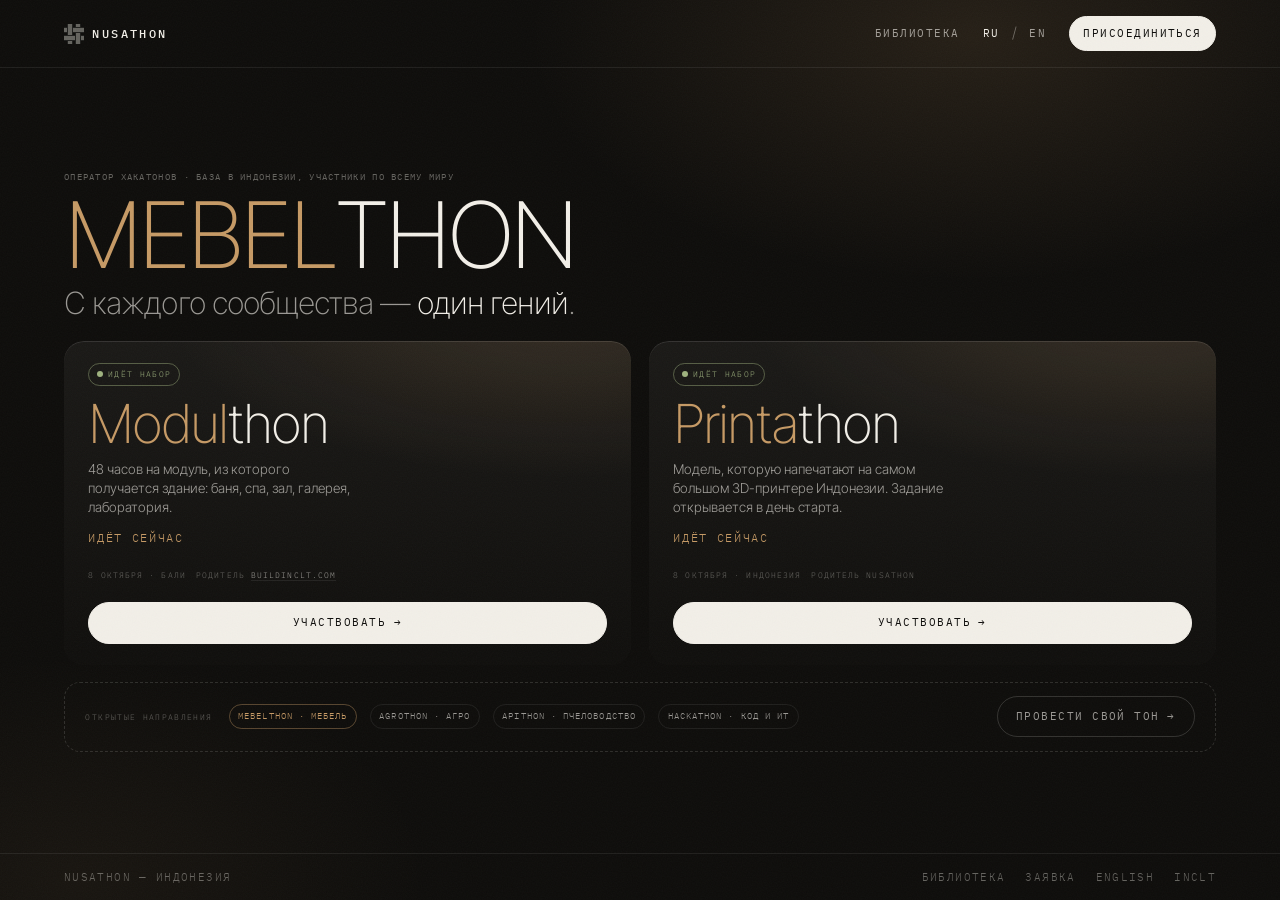
==== commit 51648113: "Printathon, and messengers instead of mail Co-Authored-By: Claude Opus 5 <noreply@anthropic.com>" ====
--- a/index.html
+++ b/index.html
@@ -4,7 +4,7 @@
 <meta charset="utf-8">
 <meta name="viewport" content="width=device-width, initial-scale=1">
 <title>NUSATHON — оператор хакатонов, база в Индонезии</title>
-<meta name="description" content="Расписание хакатонов NUSATHON на одной оси времени: Modulthon, Printhon, Mebelthon, Agrothon, Apithon, Hackathon. Свободные клетки открыты — заведите свой тон.">
+<meta name="description" content="Расписание хакатонов NUSATHON на одной оси времени: Modulthon, Printathon, Mebelthon, Agrothon, Apithon, Hackathon. Свободные клетки открыты — заведите свой тон.">
 <link rel="canonical" href="https://nusathon.com/">
 <link rel="alternate" hreflang="ru" href="https://nusathon.com/">
 <link rel="alternate" hreflang="en" href="https://nusathon.com/en/">
@@ -145,7 +145,7 @@
           <circle class="mdl__v" style="--n:11" cx="18.1" cy="81.6" r="2.6"/>
         </svg>
           <span class="pill"><span class="pill__dot" aria-hidden="true"></span>Идёт набор</span>
-          <h2 class="card2__name"><em>Prin</em>thon</h2>
+          <h2 class="card2__name"><em>Printa</em>thon</h2>
           <p class="card2__what">Модель, которую напечатают на самом большом 3D-принтере Индонезии. Задание открывается в день старта.</p>
           <div class="card2__clock">
             <span class="card2__fallback mono">8 октября 2026</span>
@@ -154,7 +154,7 @@
             <span>8 октября · Индонезия</span>
             <span>родитель NUSATHON</span>
           </p>
-          <a class="btn btn--solid" href="./printhon.html">Участвовать <span class="btn__arrow" aria-hidden="true">→</span></a>
+          <a class="btn btn--solid" href="./printathon.html">Участвовать <span class="btn__arrow" aria-hidden="true">→</span></a>
         </article>
 
       </div>
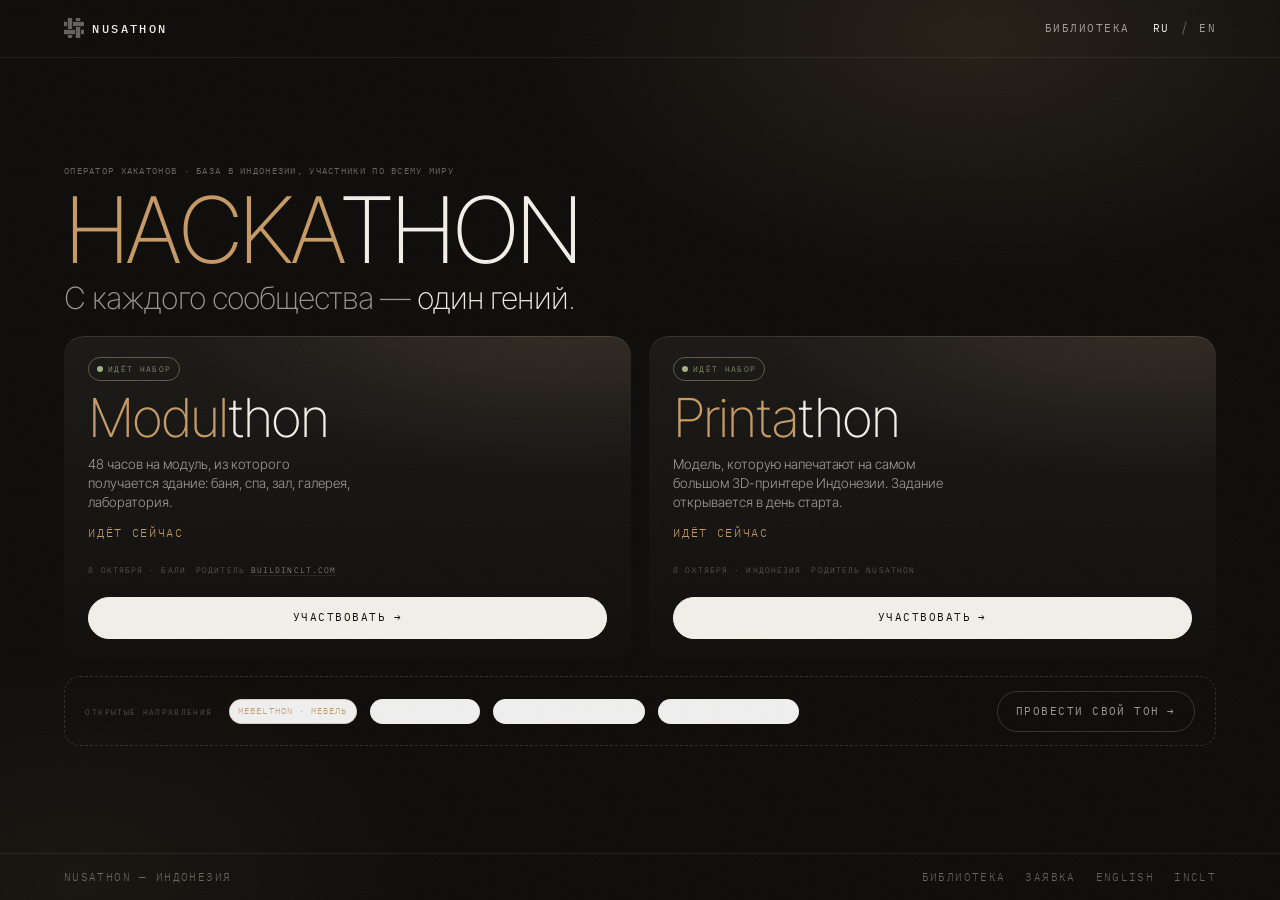
==== commit fa75ff4d: "Wishes for unopened thons, seconds in the countdowns Co-Authored-By: Claude Opus 5 <noreply@anthropi" ====
--- a/index.html
+++ b/index.html
@@ -49,7 +49,6 @@
     <nav class="nav">
       <a href="./library.html">Библиотека</a>
       <span class="langs"><a href="./" aria-current="page">RU</a>&nbsp;/&nbsp;<a href="./en/">EN</a></span>
-      <a class="btn btn--solid" href="./apply.html">Присоединиться</a>
     </nav>
   </header>
 
@@ -161,16 +160,63 @@
 
       <div class="open">
         <span class="open__label">Открытые направления</span>
-        <a class="chip chip--soon" href="./apply.html">Mebelthon · мебель</a>
-        <a class="chip" href="./apply.html">Agrothon · агро</a>
-        <a class="chip" href="./apply.html">Apithon · пчеловодство</a>
-        <a class="chip" href="./apply.html">Hackathon · код и ИТ</a>
+        <button class="chip chip--soon" type="button" data-wish="Mebelthon">Mebelthon · мебель</button>
+        <button class="chip" type="button" data-wish="Agrothon">Agrothon · агро</button>
+        <button class="chip" type="button" data-wish="Apithon">Apithon · пчеловодство</button>
+        <button class="chip" type="button" data-wish="Hackathon">Hackathon · код и ИТ</button>
         <a class="btn btn--ghost open__cta" href="./apply.html">Провести свой тон <span class="btn__arrow" aria-hidden="true">→</span></a>
       </div>
 
     </div>
 
   </main>
+
+
+  <!-- Окно открытого направления. Тон ещё не запущен, и честный ответ здесь —
+       не форма заявки, а сбор пожеланий: по ним и решится, какой тон открывать
+       следующим. Опросник спрятан до нажатия, чтобы окно не встречало стеной
+       полей того, кто просто ткнул в чип из любопытства. -->
+  <dialog class="wish" id="wish">
+    <div class="wish__body">
+      <span class="eyebrow">Тон в подготовке</span>
+      <h2 class="wish__title"><em id="wish-name">Тон</em> ещё не открыт.</h2>
+      <p class="wish__text">
+        Идёт подготовка: ищем родителя с настоящей задачей, площадку и бриф.
+        Оставьте пожелание — по ним мы и решаем, какой тон открывать следующим,
+        а вы узнаете о запуске первым.
+      </p>
+
+      <button class="btn btn--solid wish__cta" type="button" id="wish-open">
+        Оставить пожелание об участии <span class="btn__arrow" aria-hidden="true">→</span>
+      </button>
+
+      <form class="wish__form" id="wish-form" hidden novalidate>
+        <p class="field">
+          <label for="wish-who">Как вас зовут</label>
+          <input id="wish-who" name="name" type="text" autocomplete="name" required>
+        </p>
+        <div class="pair">
+          <p class="field">
+            <label for="wish-tg">Telegram</label>
+            <input id="wish-tg" name="telegram" type="text" placeholder="@ник">
+          </p>
+          <p class="field">
+            <label for="wish-wa">WhatsApp</label>
+            <input id="wish-wa" name="whatsapp" type="text" inputmode="tel" placeholder="+62…">
+          </p>
+        </div>
+        <p class="field">
+          <label for="wish-idea">Что хотели бы сделать и что уже умеете</label>
+          <textarea id="wish-idea" name="idea" rows="4" required
+            placeholder="Свободно, в двух-трёх фразах. Опыт важнее формулировок."></textarea>
+        </p>
+        <button class="btn btn--solid wish__send" type="submit">Отправить пожелание</button>
+        <p class="form__status" id="wish-status" role="status" aria-live="polite"></p>
+      </form>
+
+      <form method="dialog"><button class="btn btn--ghost wish__close" value="close">Закрыть</button></form>
+    </div>
+  </dialog>
 
   <footer class="foot wrap">
     <span>NUSATHON — Индонезия</span>
--- a/assets/style.css
+++ b/assets/style.css
@@ -456,78 +456,6 @@
    единственным содержимым, если он не отработает вовсе. */
 /* ── соты за цифрами (Printhon) ─────────────────────────────────────────── */
 
-/* Обёртка вокруг часов, а не внутри: отсчёт перерисовывает свой innerHTML
-   целиком, и всё, что положили внутрь, он бы снёс. */
-/* Ширина по содержимому, иначе обёртка растянется на всю колонку и соты
-   встанут по центру текста, а не по центру цифр. */
-.hive-wrap { position: relative; display: block; width: max-content; max-width: 100%; }
-
-.hive {
-  position: absolute;
-  left: 50%;
-  top: 50%;
-  width: clamp(140px, min(17vw, 26vh), 240px);
-  height: clamp(140px, min(17vw, 26vh), 240px);
-  /* Чуть выше геометрического центра обёртки: в неё входят подписи под
-     цифрами, и по-честному посередине соты сползали бы в текст под часами. */
-  transform: translate(-50%, -54%) scale(0.94);
-  z-index: 0;
-  pointer-events: none;
-  opacity: 0;
-  transition: opacity 1s var(--ease), transform 1.4s var(--ease);
-}
-.hive.on { opacity: 1; transform: translate(-50%, -54%) scale(1); }
-
-.hive polygon, .hive path {
-  fill: none;
-  stroke: var(--wood);
-  stroke-width: 1;
-  /* Ячейки прочерчиваются одна за другой — так их кладёт сопло. */
-  stroke-dasharray: 200;
-  stroke-dashoffset: 200;
-  opacity: 0.42;
-}
-.hive.on polygon, .hive.on path {
-  animation: hive-draw 1s var(--ease) forwards;
-  animation-delay: calc(var(--i) * 0.14s);
-}
-/* Седьмая ярче остальных: если запомнится одна ячейка, пусть это будет она. */
-.hive__odd { opacity: 0.85 !important; stroke-width: 1.4; }
-
-@keyframes hive-draw { to { stroke-dashoffset: 0; } }
-
-/* Цифры — над сотами. Ячейки собирает скрипт, .clock__cell приходит из
-   отсчёта, поэтому слой задаётся здесь, а не в разметке. */
-.hive-wrap .clock { position: relative; z-index: 1; }
-
-.hive__line {
-  position: absolute;
-  left: 50%;
-  top: calc(100% + 0.5em);
-  transform: translateX(-50%);
-  padding: 0.45em 0.9em;
-  border: 1px solid rgba(198, 154, 101, 0.28);
-  border-radius: 999px;
-  background: rgba(14, 13, 11, 0.92);
-  backdrop-filter: blur(6px);
-  margin: 0;
-  font-family: var(--mono);
-  font-size: 10px;
-  letter-spacing: 0.16em;
-  text-transform: uppercase;
-  color: var(--wood);
-  white-space: nowrap;
-  opacity: 0;
-  transition: opacity 0.9s var(--ease);
-  transition-delay: 1s;
-  pointer-events: none;
-}
-.hive__line.on { opacity: 0.85; }
-
-@media (prefers-reduced-motion: reduce) {
-  .hive.on polygon, .hive.on path { animation: none; stroke-dashoffset: 0; }
-}
-
 .clock__fallback, .clock__now { font-family: var(--mono); font-size: 12px;
                                 letter-spacing: 0.14em; text-transform: uppercase; color: var(--wood); }
 
@@ -719,6 +647,16 @@
 @media (max-width: 900px) {
   .mdl-anim { top: auto; bottom: clamp(76px, 13vh, 116px); width: clamp(78px, 22vw, 104px); }
 }
+
+/* Страница события на одном экране: заголовок, отсчёт и подводка мерятся и по
+   высоте окна тоже. Без этого на 900px подвал уходит за нижний край — ровно
+   тот случай, которого одни vw не видят. */
+.stage .hero__title { font-size: clamp(19px, min(2.7vw, 3.9vh), 44px); }
+.stage .clock { margin-top: clamp(12px, 2.2vh, 34px); }
+.stage .clock__cell b { font-size: clamp(26px, min(4.2vw, 6.4vh), 74px); }
+.stage .hero__lede { font-size: clamp(13px, min(1.2vw, 1.8vh), 19px);
+                     margin-top: clamp(10px, 2vh, 30px); }
+.stage .hero__acts { margin-top: clamp(12px, 2vh, 34px); }
 
 /* ── доска: два приглашения и открытые направления ───────────────────────── */
 
@@ -1031,6 +969,9 @@
 @media (max-width: 900px) { .aside { position: static; } }
 .aside h1 { margin: 0; font-weight: 200; font-size: clamp(32px, 4.8vw, 68px);
             line-height: 1; letter-spacing: -0.04em; }
+/* em на этом сайте — акцент цветом, а не наклоном: курсив здесь выглядел бы
+   цитатой, а не выделенным именем. */
+.aside h1 em { font-style: normal; color: var(--wood); }
 .aside p { color: var(--muted); max-width: 42ch; }
 .aside__after { margin-top: clamp(28px, 3.6vw, 46px); padding-top: 22px; border-top: 1px solid var(--line-2); }
 .aside__after ol { margin: 0; padding: 0; list-style: none; counter-reset: step; }
@@ -1114,3 +1055,160 @@
   .stage { height: auto; min-height: 100svh; overflow: visible; }
   .one { justify-content: flex-start; }
 }
+
+/* ── окно «вступите в канал» ─────────────────────────────────────────────── */
+
+/* Нативный <dialog>: он сам держит фокус внутри, закрывается по Esc и рисует
+   подложку. Самодельная модалка — это те же полтора экрана кода, только с
+   ошибками в доступности, которых здесь просто нет. */
+
+.join {
+  border: 0;
+  padding: 0;
+  max-width: min(30rem, calc(100vw - 2 * var(--gut)));
+  width: 100%;
+  border-radius: 20px;
+  background:
+    radial-gradient(120% 90% at 88% -10%, rgba(198,154,101,0.18), transparent 58%),
+    linear-gradient(180deg, #17150f, #100f0c);
+  box-shadow: inset 0 1px 0 rgba(242,239,232,0.14), 0 40px 90px rgba(0,0,0,0.6);
+  color: var(--fg);
+}
+.join::backdrop { background: rgba(8, 7, 6, 0.72); backdrop-filter: blur(6px); }
+.join__body { display: grid; gap: clamp(10px, 1.6vh, 16px); padding: clamp(24px, 3.4vw, 38px); }
+.join__title { margin: 0; font-weight: 200; font-size: clamp(24px, 3.4vw, 38px);
+               line-height: 1.04; letter-spacing: -0.035em; }
+.join__title em { font-style: normal; color: var(--wood); }
+.join__text { margin: 0; color: var(--muted); }
+.join__cta { justify-content: center; width: 100%; margin-top: 6px; }
+.join__alt { margin: 0; color: var(--muted-2); font-size: 0.9em; }
+.join__alt a { color: var(--wood); text-decoration: none; border-bottom: 1px solid rgba(198,154,101,0.4); }
+.join__alt a:hover { color: var(--fg); border-bottom-color: var(--fg); }
+/* Отказ доступен, но не соревнуется с главным действием. */
+.join__later { justify-content: center; width: 100%; }
+
+.done__acts { display: flex; flex-wrap: wrap; gap: 12px; }
+
+@media (prefers-reduced-motion: no-preference) {
+  .join[open] { animation: join-in 0.32s var(--ease); }
+  @keyframes join-in {
+    from { opacity: 0; transform: translateY(10px) scale(0.98); }
+  }
+}
+
+/* ── знак, который складывается при поздравлении ─────────────────────────── */
+
+/* Восемь досок съезжаются каждая со своей стороны и сплетаются в знак. Смысл
+   буквальный: человек только что стал частью плетения. Играет один раз при
+   открытии окна — это событие, а не фон, и повторять его незачем. */
+
+.weave {
+  width: clamp(48px, 9vw, 66px);
+  height: auto;
+  color: var(--wood);
+  margin-bottom: 2px;
+}
+.wv {
+  fill: currentColor;
+  opacity: 0;
+  animation: wv-in 0.62s cubic-bezier(0.16, 1, 0.3, 1) forwards;
+  animation-delay: calc(0.06s + var(--n) * 0.07s);
+}
+.wv--l { transform: translateX(-46px); }
+.wv--r { transform: translateX(46px); }
+.wv--t { transform: translateY(-46px); }
+.wv--b { transform: translateY(46px); }
+
+@keyframes wv-in {
+  to { opacity: 1; transform: none; }
+}
+
+/* Когда все доски на месте — короткая тёплая вспышка: сплелось. */
+.join[open] .weave { animation: wv-glow 1.1s ease-out 0.72s both; }
+@keyframes wv-glow {
+  0%   { filter: none; }
+  35%  { filter: drop-shadow(0 0 16px rgba(240, 214, 170, 0.75)); }
+  100% { filter: none; }
+}
+
+/* Просьбу о меньшем движении уважаем: знак просто стоит собранным. */
+@media (prefers-reduced-motion: reduce) {
+  .wv { animation: none; opacity: 1; transform: none; }
+  .join[open] .weave { animation: none; }
+}
+
+/* ── страница заявки в облике Printathon ─────────────────────────────────── */
+
+/* Форма одна на все тоны, но пришедший с события должен узнать его и глазами,
+   а не только по заголовку. Свой знак у Printathon — каркас модели: тот же,
+   что на карточке, только крупный и на фоне. Класс вешает скрипт по адресу. */
+
+.is-printathon::before {
+  content: "";
+  position: fixed;
+  inset: 0;
+  z-index: 0;
+  pointer-events: none;
+  /* Путь считается от самого файла стилей, а не от страницы: он уже лежит в
+     assets/, и «./assets/mesh.svg» дал бы assets/assets/mesh.svg. */
+  background: url("./mesh.svg") no-repeat;
+  background-position: right -14vw top 50%;
+  background-size: clamp(360px, 46vw, 740px);
+  /* Фон, а не иллюстрация: на предыдущем значении линии шли сквозь подписи
+     полей и перечёркивали их. Читаемость формы важнее узнаваемости фона. */
+  opacity: 0.34;
+  /* Каркас медленно поворачивается — модель, которую крутят в редакторе. */
+  animation: mesh-turn 90s linear infinite;
+}
+@keyframes mesh-turn {
+  to { background-position: right -14vw top 52%; }
+}
+
+/* Содержимое поверх каркаса. */
+.is-printathon .head,
+.is-printathon .apply,
+.is-printathon .foot { position: relative; z-index: 1; }
+
+@media (max-width: 900px) {
+  .is-printathon::before { background-position: right -30vw top 30%; opacity: 0.3; }
+}
+@media (prefers-reduced-motion: reduce) {
+  .is-printathon::before { animation: none; }
+}
+
+/* ── окно неоткрытого тона ───────────────────────────────────────────────── */
+
+.wish {
+  border: 0;
+  padding: 0;
+  width: 100%;
+  max-width: min(34rem, calc(100vw - 2 * var(--gut)));
+  max-height: min(86svh, 44rem);
+  border-radius: 20px;
+  background:
+    radial-gradient(120% 90% at 88% -10%, rgba(198,154,101,0.16), transparent 58%),
+    linear-gradient(180deg, #17150f, #100f0c);
+  box-shadow: inset 0 1px 0 rgba(242,239,232,0.12), 0 40px 90px rgba(0,0,0,0.6);
+  color: var(--fg);
+  /* Опросник раскрывается внутри окна, и на низком экране он может не влезть —
+     тогда прокручивается окно, а не страница за ним. */
+  overflow: auto;
+}
+.wish::backdrop { background: rgba(8, 7, 6, 0.72); backdrop-filter: blur(6px); }
+.wish__body { display: grid; gap: clamp(10px, 1.6vh, 16px); padding: clamp(22px, 3.2vw, 36px); }
+.wish__title { margin: 0; font-weight: 200; font-size: clamp(23px, 3.2vw, 36px);
+               line-height: 1.05; letter-spacing: -0.035em; }
+.wish__title em { font-style: normal; color: var(--wood); }
+.wish__text { margin: 0; color: var(--muted); }
+.wish__cta, .wish__send, .wish__close { justify-content: center; width: 100%; }
+.wish__cta { margin-top: 6px; }
+
+.wish__form { display: grid; gap: clamp(14px, 2.2vh, 22px); margin-top: 4px; }
+.wish__send { margin-top: 2px; }
+
+@media (prefers-reduced-motion: no-preference) {
+  .wish[open] { animation: join-in 0.32s var(--ease); }
+  /* Раскрытие опросника — короткое, иначе окно «прыгает» под курсором. */
+  .wish__form:not([hidden]) { animation: wish-open 0.34s var(--ease); }
+  @keyframes wish-open { from { opacity: 0; transform: translateY(-6px); } }
+}
